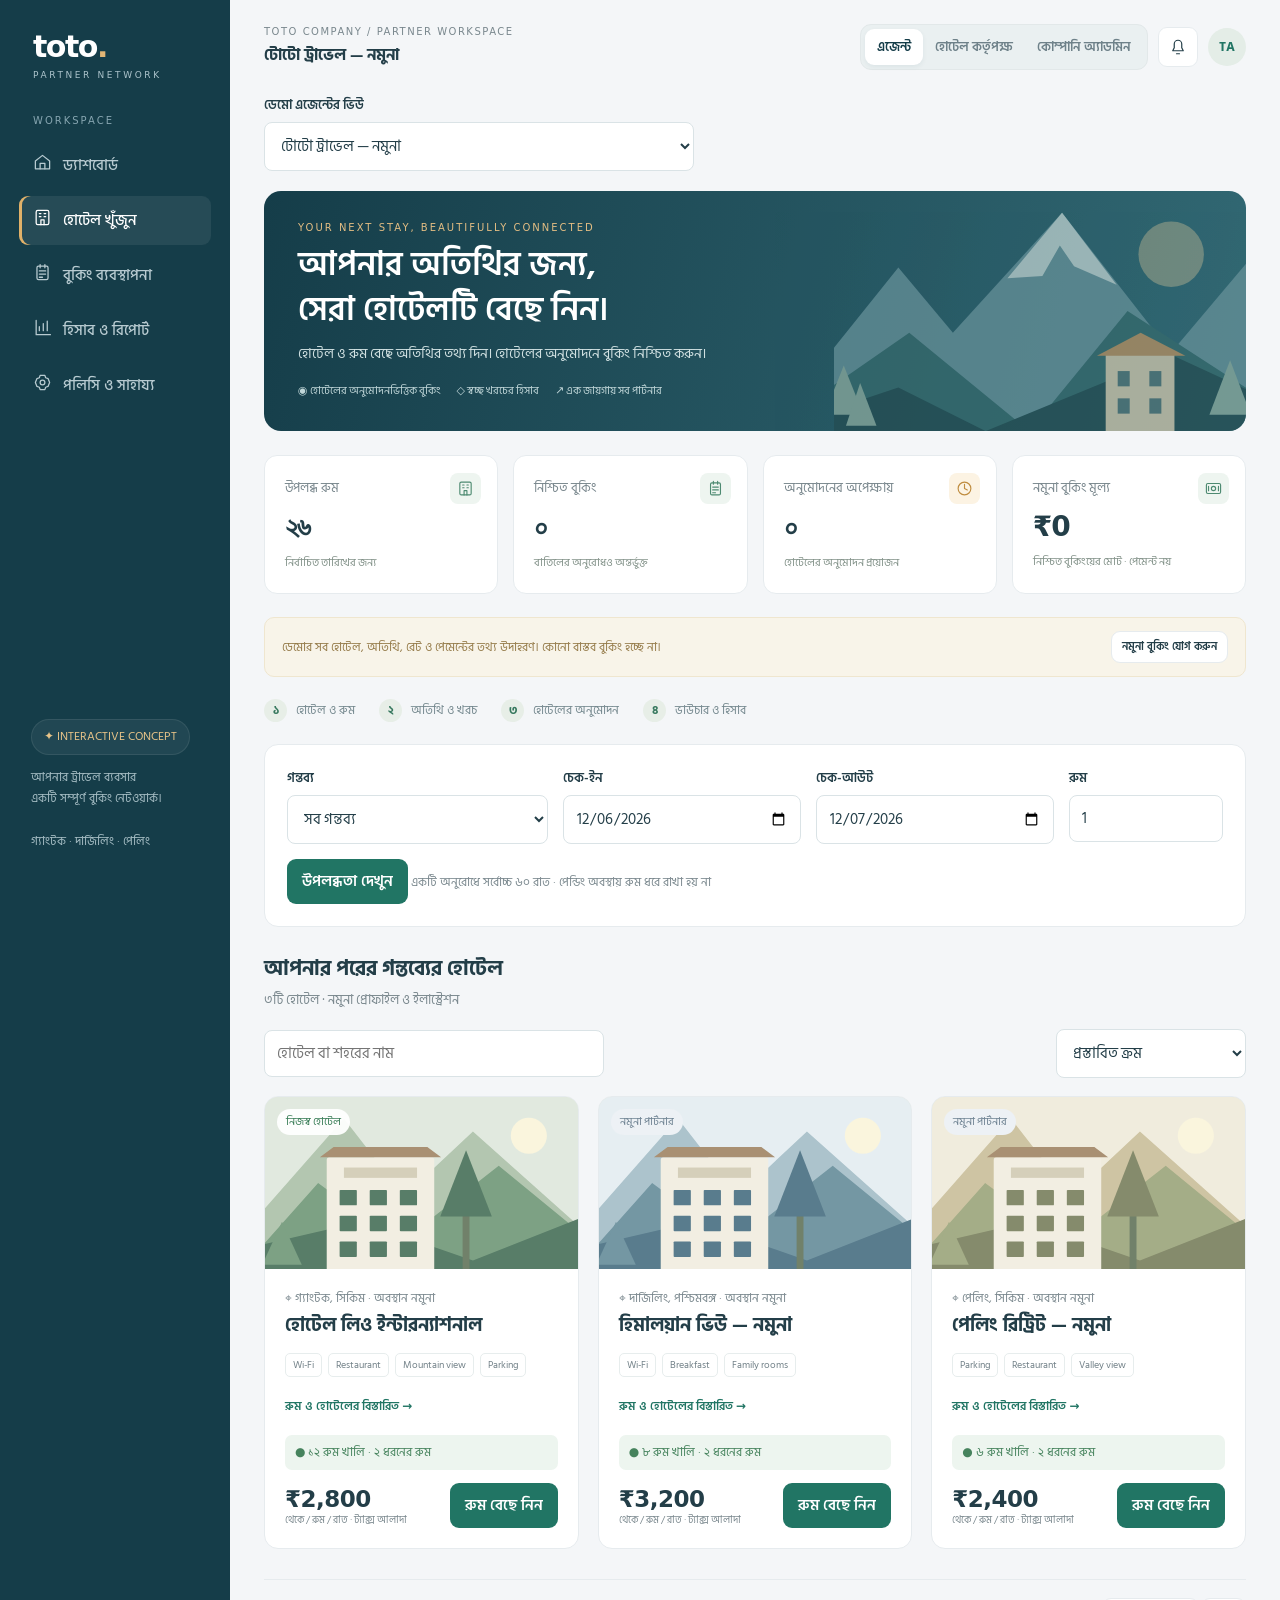
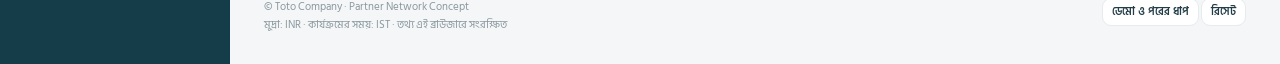
==== index.html @ 01922a84 "Publish standalone Toto demo for GitHub Pages preview" ====
<!doctype html>
<html lang="bn">
<head>
<meta charset="utf-8"><meta name="viewport" content="width=device-width, initial-scale=1">
<meta name="theme-color" content="#153d49"><title>Toto Partner Network · Hotel Operations Demo</title>
<style>
@import url('https://fonts.googleapis.com/css2?family=Hind+Siliguri:wght@400;500;600;700&display=swap');
:root{--navy:#153d49;--green:#217564;--ink:#233e48;--muted:#79878d;--bg:#f4f6f8;--line:#e6ebee;--gold:#dfad5c;--blue:#2868bd}*{box-sizing:border-box}body{margin:0;background:var(--bg);color:var(--ink);font-family:'Hind Siliguri',system-ui,sans-serif;font-size:15px}button,input,select,textarea{font:inherit}button{cursor:pointer;border:0;background:var(--green);color:white;border-radius:9px;padding:10px 15px;font-weight:600;transition:.18s}button:hover{filter:brightness(.95)}button:disabled{opacity:.45;cursor:not-allowed}button:focus-visible,a:focus-visible{outline:3px solid #d3af62;outline-offset:3px}input,select,textarea{width:100%;border:1px solid #dae3e6;border-radius:8px;background:white;color:var(--ink);padding:10px 12px;min-width:0}input:focus,select:focus,textarea:focus{outline:2px solid #a6cbbf}label{font-size:13px;font-weight:600;display:block;margin:0 0 6px}small{font-size:12px}h1,h2,h3,p{margin-top:0}.layout{display:grid;grid-template-columns:230px minmax(0,1fr);min-height:100vh}.sidebar{background:var(--navy);color:white;padding:29px 19px;display:flex;flex-direction:column;position:sticky;top:0;height:100vh}.brand{font-family:system-ui,sans-serif;font-size:30px;font-weight:800;letter-spacing:-1.5px;padding:0 14px}.brand span{color:#e2b675}.brand small{display:block;font-size:9px;letter-spacing:2.6px;font-weight:500;color:#adc4cc;margin-top:6px}.nav-caption{font-family:system-ui,sans-serif;font-size:10px;color:#87a6b1;letter-spacing:2px;margin:35px 14px 15px}nav{display:grid;gap:6px}nav button{background:transparent;text-align:left;color:#b8cbd1;display:flex;gap:11px;padding:12px 14px;font-weight:500}nav button.active{background:#ffffff12;color:white;box-shadow:inset 3px 0 #e0b169}nav button svg{width:19px;height:19px}.sidebar-foot{margin-top:auto;padding:18px 12px;color:#a7bec5;font-size:12px;line-height:1.8}.sidebar-foot .demo-pill{color:#e8c489;background:#ffffff0e;border:1px solid #ffffff15;padding:6px 12px;display:inline-block;border-radius:30px;margin-bottom:12px}main{padding:24px 34px 30px;max-width:1680px;width:100%}.topbar{display:flex;justify-content:space-between;align-items:center;gap:15px;margin-bottom:24px}.breadcrumb{font-family:system-ui,sans-serif;font-size:10px;letter-spacing:1.5px;color:var(--muted);margin-bottom:5px}.topbar strong{font-size:16px}.top-controls{display:flex;align-items:center;gap:10px}.role-switch{display:flex;padding:4px;border:1px solid #e2e8e9;background:#eaf0f1;border-radius:11px}.role-switch button{background:transparent;color:#6e8189;padding:7px 12px;font-size:13px}.role-switch button.active{background:white;color:var(--navy);box-shadow:0 2px 5px #143c4910}.ghost{background:white;border:1px solid var(--line);color:var(--ink)}.icon-btn{height:40px;min-width:40px;padding:10px;position:relative}.icon-btn svg{width:18px;height:18px}.bell-dot{position:absolute;right:8px;top:7px;width:7px;height:7px;background:var(--gold);border-radius:50%}.profile{background:#e4ede7;color:var(--green);width:38px;height:38px;border-radius:50%;display:grid;place-items:center;font-size:13px;font-weight:700}.hero{position:relative;overflow:hidden;background:linear-gradient(105deg,#153d49,#326974);border-radius:17px;padding:31px 34px;color:white;min-height:195px;margin-bottom:24px}.hero h1{font-size:33px;font-weight:600;line-height:1.35;margin:10px 0}.hero p{color:#d0e0e1;font-size:14px;margin-bottom:0;max-width:590px}.hero-label{font-family:system-ui,sans-serif;font-size:10px;letter-spacing:2px;color:#e3bd83}.hero-copy{position:relative;z-index:1;max-width:72%}.hero-art{position:absolute;right:0;bottom:0;width:42%;height:100%;opacity:.75}.hero-meta{display:flex;gap:16px;font-size:11px;color:#c0d6d8;margin-top:17px}.section-head{display:flex;justify-content:space-between;align-items:center;gap:12px;margin:25px 0 15px}.section-head h2{font-size:21px;margin:0}.section-head p{font-size:13px;color:var(--muted);margin:3px 0 0}.section-head .actions{margin:0}.stats{display:grid;grid-template-columns:repeat(4,minmax(0,1fr));gap:15px;margin-bottom:23px}.stat{background:white;border:1px solid var(--line);padding:19px 20px;border-radius:13px;position:relative}.stat-label{font-size:13px;color:var(--muted)}.stat strong{font-family:system-ui,sans-serif;display:block;font-size:28px;letter-spacing:-1px;margin:10px 0 5px;font-weight:600}.stat small{color:#809087;font-size:11px}.stat-icon{position:absolute;top:17px;right:16px;padding:7px;border-radius:8px;background:#eef5f0;color:#4d8a71}.stat-icon svg{width:17px;height:17px;display:block}.stat.gold .stat-icon{background:#fcf3e3;color:#bf8c3f}.panel{background:white;border:1px solid var(--line);border-radius:14px;padding:22px}.muted{color:var(--muted)}.tiny{font-size:12px}.grid2{display:grid;grid-template-columns:1.4fr 1fr;gap:20px}.grid-equal{display:grid;grid-template-columns:1fr 1fr;gap:20px}.stack{display:grid;gap:18px}.journey{display:flex;gap:24px;flex-wrap:wrap;color:#73878d;font-size:12px;margin-bottom:22px}.journey b{width:23px;height:23px;display:inline-grid;place-items:center;border-radius:50%;background:#e7eee7;color:#37785e;margin-right:6px}.search-grid{display:grid;grid-template-columns:1.1fr 1fr 1fr .65fr;gap:15px}.search-panel{margin-bottom:20px}.hotel-toolbar{display:flex;justify-content:space-between;gap:15px;align-items:center;margin:18px 0}.hotel-toolbar input{max-width:340px}.hotel-toolbar select{max-width:190px}.hotel-grid{display:grid;grid-template-columns:repeat(3,minmax(0,1fr));gap:19px}.hotel{background:white;border:1px solid var(--line);border-radius:14px;overflow:hidden;transition:transform .2s,box-shadow .2s}.hotel:hover{transform:translateY(-3px);box-shadow:0 8px 25px #153d490c}.hotel-image{height:172px;background:#dce5df;position:relative}.hotel-image svg{width:100%;height:100%}.hotel-image .badge{position:absolute;top:12px;left:12px;background:#fffffff0}.hotel-body{padding:20px}.hotel h3{font-size:19px;margin:5px 0;line-height:1.35}.hotel .location{font-size:12px;color:var(--muted)}.amenities{display:flex;gap:6px;flex-wrap:wrap;margin:14px 0}.amenities span{font-size:10px;border:1px solid #e7eded;padding:3px 7px;border-radius:5px;color:#728188}.hotel .availability{border-radius:7px;padding:8px 10px;background:#edf5ef;font-size:12px;color:#46835d;margin:13px 0}.hotel-bottom{display:flex;align-items:end;justify-content:space-between;gap:8px}.price{font-family:system-ui,sans-serif;font-weight:650;font-size:23px;letter-spacing:-.5px}.price small{display:block;font-family:'Hind Siliguri',sans-serif;font-weight:400;color:var(--muted);font-size:10px;letter-spacing:0}.link-button{background:none;color:var(--green);padding:6px 0;font-size:12px}.badge{display:inline-block;padding:4px 9px;border-radius:20px;background:#eaf3eb;color:#367b54;font-size:11px;white-space:nowrap}.badge.pending,.badge.cancellation_requested{background:#fcf0d8;color:#aa7b2f}.badge.cancelled,.badge.rejected{background:#f7e8e6;color:#a65f55}.badge.neutral{background:#edf1f5;color:#6c8090}.toolbar{display:grid;grid-template-columns:2fr 1fr 1fr;gap:12px}.tabs{display:flex;gap:7px;flex-wrap:wrap;margin:18px 0}.tabs button{padding:7px 12px;background:#f0f4f5;color:#6c7f88;font-size:12px}.tabs button.active{background:var(--navy);color:white}.table-wrap{overflow:auto}table{width:100%;border-collapse:collapse;text-align:left;font-size:13px}th{font-size:11px;font-weight:500;color:#8a989e;background:#f8fafb;padding:12px 13px;border-bottom:1px solid var(--line);white-space:nowrap}td{padding:15px 13px;border-bottom:1px solid var(--line);vertical-align:middle}td small{display:block;color:#849198;font-size:11px;margin-top:3px}.bookings-table{min-width:860px}.bookings-table button{font-size:11px;padding:6px 9px;margin:2px}.empty{text-align:center;color:var(--muted);padding:35px;line-height:1.8}.info{background:#eef4f3;color:#55756f;font-size:12px;padding:12px 15px;border-radius:8px;line-height:1.8}.warning{background:#fff5e3;color:#9b7a41}.actions{display:flex;gap:9px;align-items:center;justify-content:flex-end;margin-top:18px;flex-wrap:wrap}.form-grid{display:grid;grid-template-columns:1fr 1fr;gap:13px}.full{grid-column:1/-1}.form-section{font-family:system-ui,sans-serif;letter-spacing:1px;font-size:10px;color:#7b958d;border-bottom:1px solid var(--line);padding-bottom:10px;margin:23px 0 14px}.child-ages{display:grid;grid-template-columns:repeat(3,1fr);gap:10px;margin:14px 0}.check-label{display:flex;align-items:start;gap:9px;font-size:12px;margin:12px 0}.check-label input{width:auto;margin-top:5px}.hidden{display:none!important}dialog{border:0;border-radius:17px;padding:28px;width:min(820px,94vw);max-height:92vh;overflow:auto;color:var(--ink);box-shadow:0 20px 100px #0c243540}dialog::backdrop{background:#153d4980;backdrop-filter:blur(3px)}dialog h2{font-size:25px;margin:4px 0 15px}.dialog-top{display:flex;justify-content:space-between;align-items:start}.dialog-top button{background:#f0f4f4;color:#54717a;padding:4px 12px}.booking-layout{display:grid;grid-template-columns:1.3fr 1fr;gap:23px}.quote{background:#f7faf9;border:1px solid var(--line);border-radius:12px;padding:19px;height:fit-content;position:sticky;top:0}.quote h3{font-size:17px}.quote-line{display:flex;justify-content:space-between;gap:10px;font-size:12px;margin:10px 0}.quote-total{border-top:1px solid #dce7e1;margin-top:14px;padding-top:14px;display:flex;justify-content:space-between;font-weight:700;font-size:19px}.quote-total span:last-child{font-family:system-ui,sans-serif}.quote .badge{margin-bottom:12px}.calendar{display:grid;grid-template-columns:repeat(7,1fr);gap:8px}.day{padding:13px 6px;border-radius:9px;text-align:center;border:1px solid var(--line);background:#f8faf7}.day strong{display:block;font-family:system-ui,sans-serif;font-size:22px;margin:5px 0}.day small{font-size:10px;color:var(--muted)}.day.closed{background:#fcf1ec;color:#ab6659}.activity{display:grid;gap:16px;margin-top:18px}.activity-item{display:grid;grid-template-columns:8px 1fr;gap:13px;font-size:13px}.activity-item i{width:7px;height:7px;background:#7dab8e;border-radius:50%;margin-top:7px}.activity-item small{display:block;color:var(--muted);font-size:11px}.row-head{display:flex;justify-content:space-between;align-items:center;gap:12px}.row-head h3{font-size:16px;margin:0}.bar-chart{display:grid;gap:16px;margin-top:22px}.bar-row{display:grid;grid-template-columns:115px 1fr 50px;gap:9px;align-items:center;font-size:12px}.bar-track{height:8px;border-radius:8px;background:#eef2f4;overflow:hidden}.bar-fill{height:100%;border-radius:8px;background:#5b9587}.bar-fill.gold{background:#d8b272}.agent-avatar{width:32px;height:32px;display:inline-grid;place-items:center;border-radius:50%;background:#eaf1ec;margin-right:9px;color:#477866}.detail-grid{display:grid;grid-template-columns:1fr 1fr;gap:17px;margin:20px 0}.detail-grid span{display:block;font-size:11px;color:var(--muted);margin-bottom:4px}.voucher{border:1px solid var(--line);padding:23px;border-radius:12px}.voucher h3{font-size:22px;margin:12px 0}.timeline{border-left:2px solid #d8e7dd;padding-left:15px}.timeline p{font-size:13px;margin-bottom:13px}.timeline small{color:var(--muted);display:block}.owner-context{display:flex;align-items:end;gap:12px;margin-bottom:20px;max-width:430px}.owner-context>div{flex:1}.notice-list{display:grid;gap:12px}.notification{background:#f7faf9;padding:15px;border-radius:10px}.notification strong{font-size:14px}.notification p{font-size:12px;color:var(--muted);margin:6px 0 0}.toast{position:fixed;right:25px;bottom:25px;max-width:90vw;background:var(--navy);color:white;border-radius:11px;padding:14px 22px;box-shadow:0 8px 30px #0002;z-index:1000;font-size:14px}.foot{font-size:11px;color:#8a989d;border-top:1px solid var(--line);padding-top:18px;margin-top:30px;display:flex;justify-content:space-between;gap:12px}.foot button{font-size:11px;padding:4px 9px}.feature-grid{display:grid;grid-template-columns:repeat(3,1fr);gap:14px}.feature{padding:20px;border:1px solid var(--line);border-radius:11px}.feature h3{font-size:16px;margin:10px 0}.feature p{font-size:12px;line-height:1.9;color:var(--muted)}.bottom-note{margin-top:20px}.mini-total{font-family:system-ui,sans-serif;font-size:24px;font-weight:600}.seed-banner{display:flex;justify-content:space-between;align-items:center;gap:12px;background:#f8f4e9;border:1px solid #efe6cf;padding:13px 17px;border-radius:10px;font-size:12px;margin-bottom:22px;color:#947a48}.seed-banner button{font-size:11px;padding:6px 10px}.occupancy-ring{border:12px solid #e8f1ea;border-top-color:#548f76;border-right-color:#548f76;border-radius:50%;width:128px;height:128px;display:grid;place-items:center;margin:18px auto}.occupancy-ring strong{font-family:system-ui,sans-serif;font-size:24px}.room-row{border:1px solid var(--line);border-radius:11px;padding:17px;margin:12px 0}.room-row .form-grid{grid-template-columns:1.2fr .7fr .7fr}.metric-foot{font-size:11px;color:#82928b;margin-top:10px}.truncated{max-width:200px;overflow:hidden;text-overflow:ellipsis;white-space:nowrap}
@media(max-width:1200px){main{padding:24px}.hotel-grid{grid-template-columns:repeat(2,1fr)}.stats{gap:10px}.stat{padding:16px}.hero h1{font-size:29px}}@media(max-width:960px){.layout{grid-template-columns:190px minmax(0,1fr)}.topbar{align-items:start}.top-controls{flex-wrap:wrap;justify-content:end}.role-switch button{font-size:11px;padding:7px 9px}.stats{grid-template-columns:repeat(2,1fr)}.grid2,.grid-equal{grid-template-columns:1fr}.feature-grid{grid-template-columns:1fr 1fr}.calendar{grid-template-columns:repeat(4,1fr)}.hero-copy{max-width:85%}.hero-art{opacity:.25}}@media(max-width:720px){.layout{display:block}.sidebar{height:auto;position:static;padding:17px 16px;gap:16px}.brand{font-size:26px;padding:0}.brand small{font-size:8px}.nav-caption,.sidebar-foot{display:none}nav{display:flex;overflow:auto;gap:5px}nav button{white-space:nowrap;font-size:12px;padding:9px 11px}nav button svg{width:15px;height:15px}main{padding:20px 16px}.topbar{flex-direction:column;gap:14px}.top-controls{justify-content:start;width:100%}.role-switch{flex:1}.role-switch button{flex:1;font-size:12px}.profile{display:none}.hero{padding:25px;min-height:185px}.hero-copy{max-width:100%}.hero h1{font-size:27px}.hero-art{opacity:.15}.hotel-grid{grid-template-columns:1fr}.search-grid{grid-template-columns:1fr 1fr}.toolbar{grid-template-columns:1fr 1fr}.toolbar>div:first-child{grid-column:1/-1}.journey{gap:10px;font-size:11px}.booking-layout{grid-template-columns:1fr}.quote{position:static}.feature-grid{grid-template-columns:1fr}.calendar{grid-template-columns:repeat(3,1fr)}.section-head{align-items:start}.section-head h2{font-size:19px}.section-head .actions{max-width:180px}.hotel-toolbar input{width:60%}.hotel-toolbar select{width:40%}.room-row .form-grid{grid-template-columns:1fr 1fr}.room-row .form-grid>div:first-child{grid-column:1/-1}.seed-banner{align-items:start}.detail-grid{gap:15px}.hero-meta{gap:10px;flex-wrap:wrap}.child-ages{grid-template-columns:1fr 1fr}.bar-row{grid-template-columns:100px 1fr 45px}.foot{align-items:start}.form-grid{gap:10px}dialog{padding:21px}.stat strong{font-size:25px}.stat-icon{top:13px;right:12px;padding:5px}}
@media print{body>.layout,body>.toast,body>dialog{display:none!important}body>#details[open]{display:block!important;position:static;max-height:none;width:100%;box-shadow:none;margin:0;padding:0}#details .no-print{display:none!important}.voucher{border:0}.detail-grid{break-inside:avoid}#details::backdrop{display:none}}
.layout{background:linear-gradient(to right,var(--navy) 230px,var(--bg) 230px)}@media(max-width:960px){.layout{background:linear-gradient(to right,var(--navy) 190px,var(--bg) 190px)}}@media(max-width:720px){.layout{background:var(--bg)}}
</style></head><body>
<div class="layout"><aside class="sidebar"><div class="brand">toto<span>.</span><small>PARTNER NETWORK</small></div><div class="nav-caption">WORKSPACE</div><nav id="navigation"></nav><div class="sidebar-foot"><span class="demo-pill">✦ INTERACTIVE CONCEPT</span><br>আপনার ট্রাভেল ব্যবসার<br>একটি সম্পূর্ণ বুকিং নেটওয়ার্ক।<br><br>গ্যাংটক · দার্জিলিং · পেলিং</div></aside>
<main><header class="topbar"><div><div class="breadcrumb">TOTO COMPANY / PARTNER WORKSPACE</div><strong id="welcome"></strong></div><div class="top-controls"><div class="role-switch"><button data-role="agent" class="active">এজেন্ট</button><button data-role="owner">হোটেল কর্তৃপক্ষ</button><button data-role="admin">কোম্পানি অ্যাডমিন</button></div><button id="bell" class="ghost icon-btn" aria-label="নোটিফিকেশন"><span id="bellIcon"></span><i class="bell-dot" id="bellDot"></i></button><div class="profile" id="profile">TA</div></div></header>
<div id="context" class="owner-context hidden"><div><label id="contextLabel" for="contextSelect"></label><select id="contextSelect"></select></div></div>
<div class="hero"><div class="hero-copy"><div class="hero-label" id="heroLabel">YOUR NEXT STAY, BEAUTIFULLY CONNECTED</div><h1 id="heroTitle">আপনার অতিথির জন্য,<br>সেরা হোটেলটি বেছে নিন।</h1><p id="heroText"></p><div class="hero-meta"><span>◉ হোটেলের অনুমোদনভিত্তিক বুকিং</span><span>◇ স্বচ্ছ খরচের হিসাব</span><span>↗ এক জায়গায় সব পার্টনার</span></div></div><svg class="hero-art" viewBox="0 0 500 220" preserveAspectRatio="xMidYMax slice"><circle cx="370" cy="58" r="30" fill="#d7c397" opacity=".5"/><path d="M0 220L120 70 170 130 270 20 370 148 440 65 540 220Z" fill="#669099"/><path d="M220 80L270 20 320 86 281 69 268 50 252 78Z" fill="#bed1cf"/><path d="M0 220L130 130 240 220 330 110 500 220Z" fill="#366a6c"/><path d="M0 220L120 180 200 220 370 150 500 210V230Z" fill="#244d52"/><g fill="#8baa9e"><path d="M70 160L52 205H88Z"/><path d="M85 176L72 215H100Z"/><path d="M424 155L405 205H443Z"/></g><rect x="310" y="150" width="63" height="70" fill="#d2c7ad"/><path d="M302 151L342 130 383 151Z" fill="#b78f60"/><g fill="#527577"><rect x="321" y="165" width="11" height="14"/><rect x="350" y="165" width="11" height="14"/><rect x="321" y="190" width="11" height="14"/><rect x="350" y="190" width="11" height="14"/></g></svg></div>
<div id="stats" class="stats"></div><div id="seedBanner" class="seed-banner"><span>ডেমোর সব হোটেল, অতিথি, রেট ও পেমেন্টের তথ্য উদাহরণ। কোনো বাস্তব বুকিং হচ্ছে না।</span><button id="loadSamples" class="ghost">নমুনা বুকিং যোগ করুন</button></div>
<section id="content"></section><footer class="foot"><span>© Toto Company · Partner Network Concept<br>মুদ্রা: INR · কার্যক্রমের সময়: IST · তথ্য এই ব্রাউজারে সংরক্ষিত</span><div><button id="about" class="ghost">ডেমো ও পরের ধাপ</button> <button id="reset" class="ghost">রিসেট</button></div></footer></main></div>
<dialog id="bookingDialog"><div class="dialog-top"><div><div class="breadcrumb">NEW RESERVATION REQUEST</div><h2>অতিথির জন্য বুকিং অনুরোধ</h2></div><button data-close="bookingDialog" aria-label="বন্ধ করুন">×</button></div><form id="bookingForm"><div class="booking-layout"><div><div class="form-section">01 / GUEST & STAY</div><div class="form-grid"><div class="full"><label for="guest">অতিথির নাম</label><input id="guest" maxlength="80" required placeholder="অতিথির পুরো নাম"></div><div class="full"><label for="phone">অতিথির ফোন নম্বর</label><input id="phone" type="tel" pattern="[0-9+ ()-]{8,20}" maxlength="20" required placeholder="+91 …"></div><div><label for="bookingStart">চেক-ইন</label><input id="bookingStart" type="date" required></div><div><label for="bookingEnd">চেক-আউট</label><input id="bookingEnd" type="date" required></div><div class="full"><label for="roomType">রুমের ধরন</label><select id="roomType"></select></div><div><label for="bookingRooms">রুমের সংখ্যা</label><input id="bookingRooms" type="number" min="1" max="20" value="1" required></div><div><label for="adults">প্রাপ্তবয়স্ক</label><input id="adults" type="number" min="1" max="60" value="2" required></div><div><label for="children">শিশু</label><input id="children" type="number" min="0" max="10" value="0" required></div><div><label for="mealPlan">খাবারের প্ল্যান</label><select id="mealPlan"><option value="room">শুধু রুম</option><option value="breakfast">ব্রেকফাস্টসহ</option><option value="half">ব্রেকফাস্ট ও ডিনার</option><option value="full">সব খাবারসহ</option></select></div></div><div id="childAges" class="child-ages"></div><div id="childPolicyBox" class="hidden"><div id="childPolicyText" class="info warning"></div><label class="check-label"><input id="childAccepted" type="checkbox"><span>শিশু পলিসি পড়েছি ও মেনে নিচ্ছি।</span></label></div><div class="form-section">02 / REQUESTS & POLICIES</div><label for="specialRequest">বিশেষ অনুরোধ</label><textarea id="specialRequest" rows="2" maxlength="500" placeholder="নিচতলার রুম / দেরিতে চেক-ইন / খাবারের পছন্দ"></textarea><div id="cancellationPolicy" class="info" style="margin-top:12px"></div><label class="check-label"><input id="termsAccepted" type="checkbox" required><span>বুকিং ও বাতিলের নমুনা শর্ত মেনে নিচ্ছি। হোটেলের অনুমোদন না হওয়া পর্যন্ত রুম নিশ্চিত নয়।</span></label></div><aside id="quote" class="quote" aria-live="polite"></aside></div><div class="actions"><button type="button" class="ghost" data-close="bookingDialog">ফিরে যান</button><button type="submit" id="submitBooking">অনুরোধ জমা দিন →</button></div></form></dialog>
<dialog id="details"><div id="detailContent"></div><div class="actions no-print"><button class="ghost" data-close="details">বন্ধ করুন</button><button id="printVoucher" class="hidden">প্রিন্ট / PDF</button></div></dialog>
<dialog id="actionDialog"><div class="dialog-top"><div><div class="breadcrumb">BOOKING ACTION</div><h2 id="actionTitle"></h2></div><button data-close="actionDialog">×</button></div><form id="actionForm"><p id="actionExplanation" class="muted tiny"></p><label for="actionReason">কারণ / মন্তব্য</label><textarea id="actionReason" rows="3" required maxlength="500"></textarea><div class="actions"><button type="button" class="ghost" data-close="actionDialog">ফিরে যান</button><button type="submit">জমা দিন</button></div></form></dialog>
<dialog id="paymentDialog"><div class="breadcrumb">DEMO PAYMENT ENTRY</div><h2>নমুনা পেমেন্ট এন্ট্রি</h2><form id="paymentForm"><p id="paymentSummary"></p><div class="info warning">এই এন্ট্রি শুধু হিসাব দেখানোর জন্য। বাস্তব টাকা নেওয়া, ব্যাংক বা পেমেন্ট গেটওয়ে যাচাই হচ্ছে না।</div><div class="form-grid" style="margin-top:18px"><div><label for="paymentAmount">পরিমাণ (₹)</label><input id="paymentAmount" type="number" min="0.01" step="0.01" required></div><div><label for="paymentMethod">পদ্ধতি (নমুনা)</label><select id="paymentMethod"><option>UPI</option><option>Bank transfer</option><option>Cash</option></select></div><div class="full"><label for="paymentRef">রেফারেন্স</label><input id="paymentRef" required maxlength="80" placeholder="নমুনা রেফারেন্স নম্বর"></div></div><div class="actions"><button type="button" class="ghost" data-close="paymentDialog">ফিরে যান</button><button>নমুনা এন্ট্রি সংরক্ষণ</button></div></form></dialog>
<dialog id="agentDialog"><div class="breadcrumb">PARTNER MANAGEMENT</div><h2>এজেন্টের তথ্য</h2><form id="agentForm"><input id="agentId" type="hidden"><div class="form-grid"><div class="full"><label for="agentName">এজেন্সির নাম</label><input id="agentName" maxlength="80" required></div><div><label for="agentContact">যোগাযোগের নাম</label><input id="agentContact" maxlength="80" required></div><div><label for="agentPhone">ফোন</label><input id="agentPhone" type="tel" pattern="[0-9+ ()-]{8,20}" required maxlength="20"></div><div><label for="agentCommission">কমিশন (%)</label><input id="agentCommission" type="number" min="0" max="30" step="0.5" required value="8"></div><div><label for="agentStatus">অবস্থা</label><select id="agentStatus"><option value="active">সক্রিয়</option><option value="inactive">নিষ্ক্রিয়</option></select></div></div><p class="info" style="margin-top:18px">এটি পার্টনারের নমুনা রেকর্ড। বাস্তব লগইন বা আমন্ত্রণ পাঠানো হচ্ছে না।</p><div class="actions"><button class="ghost" type="button" data-close="agentDialog">ফিরে যান</button><button>সংরক্ষণ করুন</button></div></form></dialog>
<dialog id="notifications"><div class="dialog-top"><div><div class="breadcrumb">ACTIVITY CENTER</div><h2>সাম্প্রতিক আপডেট</h2></div><button data-close="notifications">×</button></div><div id="notificationContent" class="notice-list"></div><div class="actions"><button id="markRead" class="ghost">দেখা হয়েছে হিসেবে চিহ্নিত করুন</button></div></dialog>
<div id="toast" class="toast hidden" role="status"></div>
<script>
const $=id=>document.getElementById(id),esc=s=>String(s??'').replace(/[&<>"']/g,c=>({'&':'&amp;','<':'&lt;','>':'&gt;','"':'&quot;',"'":'&#39;'}[c])),bn=n=>Number(n).toLocaleString('bn-IN'),money=n=>'₹'+Number(n||0).toLocaleString('en-IN',{maximumFractionDigits:2}),round=n=>Math.round((n+Number.EPSILON)*100)/100;
const icons={home:'<path d="M3 10 12 3l9 7v10H3z"/><path d="M9 20v-7h6v7"/>',hotel:'<rect x="4" y="3" width="16" height="18" rx="2"/><path d="M8 7h2m4 0h2M8 11h2m4 0h2M10 21v-6h4v6"/>',book:'<rect x="5" y="4" width="14" height="17" rx="2"/><path d="M9 2v4m6-4v4M8 10h8m-8 4h8m-8 4h4"/>',people:'<circle cx="9" cy="8" r="3"/><path d="M3 21v-3a6 6 0 0 1 12 0v3m2-16a3 3 0 0 1 0 6m2 4a5 5 0 0 1 3 4v2"/>',chart:'<path d="M4 3v18h18M8 16v-5m5 5V7m5 9V4"/>',settings:'<circle cx="12" cy="12" r="3"/><path d="m9 3 6 0 1 3 3 1 2 5-2 5-3 1-1 3H9l-1-3-3-1-2-5 2-5 3-1z"/>',bell:'<path d="M5 17h14l-2-4V8a5 5 0 0 0-10 0v5zM10 21h4"/>',cash:'<rect x="2" y="5" width="20" height="14" rx="2"/><circle cx="12" cy="12" r="3"/><path d="M5 9v6m14-6v6"/>',clock:'<circle cx="12" cy="12" r="9"/><path d="M12 6v6l4 2"/>'};const icon=n=>`<svg viewBox="0 0 24 24" fill="none" stroke="currentColor" stroke-width="1.6" stroke-linecap="round" stroke-linejoin="round" aria-hidden="true">${icons[n]||icons.book}</svg>`;
const key='toto-network-v3',dateString=d=>[d.getFullYear(),String(d.getMonth()+1).padStart(2,'0'),String(d.getDate()).padStart(2,'0')].join('-'),today=dateString(new Date()),addDays=(s,n)=>{const d=new Date(s+'T12:00:00');d.setDate(d.getDate()+n);return dateString(d)},days=(a,b)=>Math.round((new Date(b+'T00:00:00Z')-new Date(a+'T00:00:00Z'))/86400000),when=s=>new Date(s).toLocaleString('bn-IN',{timeZone:'Asia/Kolkata',day:'numeric',month:'short',hour:'2-digit',minute:'2-digit'})+' IST',statusNames={pending:'পেন্ডিং',confirmed:'নিশ্চিত',rejected:'অনুমোদিত নয়',cancelled:'বাতিল',cancellation_requested:'বাতিলের অনুরোধ'},mealNames={room:'শুধু রুম',breakfast:'ব্রেকফাস্টসহ',half:'ব্রেকফাস্ট ও ডিনার',full:'সব খাবারসহ'};
function initial(){return {version:3,hotels:[{id:1,name:'হোটেল লিও ইন্টারন্যাশনাল',city:'গ্যাংটক',location:'গ্যাংটক, সিকিম · অবস্থান নমুনা',owned:true,color:'green',amenities:['Wi-Fi','Restaurant','Mountain view','Parking'],description:'পাহাড়ের শহরে স্বাচ্ছন্দ্যময় থাকার অভিজ্ঞতা। পরিবার ও গ্রুপ বুকিংয়ের জন্য নমুনা রুমের বিকল্প। ছবিটি ডেমোর ইলাস্ট্রেশন।',checkin:'14:00',checkout:'11:00',childFree:5,childFee:500,meals:{room:0,breakfast:250,half:600,full:900},tax:12,cancelPolicy:'নমুনা শর্ত: চেক-ইনের ৭২ ঘণ্টা আগে বাতিলের অনুরোধ করুন। চার্জ ও ফেরত হোটেলের অনুমোদন সাপেক্ষে।',rooms:[{id:'standard',name:'Standard Double',total:8,rate:2800,adults:2,children:2},{id:'family',name:'Family Room',total:4,rate:4200,adults:3,children:2}],overrides:{}},{id:2,name:'হিমালয়ান ভিউ — নমুনা',city:'দার্জিলিং',location:'দার্জিলিং, পশ্চিমবঙ্গ · অবস্থান নমুনা',color:'blue',amenities:['Wi-Fi','Breakfast','Family rooms'],description:'শান্ত পাহাড়ি পরিবেশের একটি কাল্পনিক পার্টনার হোটেল। সমস্ত তথ্য নমুনা।',checkin:'14:00',checkout:'11:00',childFree:5,childFee:450,meals:{room:0,breakfast:300,half:650,full:950},tax:12,cancelPolicy:'নমুনা শর্ত: চেক-ইনের ৪৮ ঘণ্টা আগে বাতিলের অনুরোধ করুন। চার্জ ও ফেরত হোটেলের অনুমোদন সাপেক্ষে।',rooms:[{id:'standard',name:'Deluxe Double',total:5,rate:3200,adults:2,children:2},{id:'family',name:'Family Suite',total:3,rate:4800,adults:3,children:2}],overrides:{}},{id:3,name:'পেলিং রিট্রিট — নমুনা',city:'পেলিং',location:'পেলিং, সিকিম · অবস্থান নমুনা',color:'gold',amenities:['Parking','Restaurant','Valley view'],description:'প্রকৃতির কাছাকাছি থাকার একটি কাল্পনিক হোটেল। এই প্রোফাইল শুধু ডেমোর জন্য।',checkin:'13:00',checkout:'11:00',childFree:5,childFee:400,meals:{room:0,breakfast:200,half:500,full:800},tax:12,cancelPolicy:'নমুনা শর্ত: চেক-ইনের ৭২ ঘণ্টা আগে বাতিলের অনুরোধ করুন। চার্জ ও ফেরত হোটেলের অনুমোদন সাপেক্ষে।',rooms:[{id:'standard',name:'Valley Double',total:4,rate:2400,adults:2,children:2},{id:'family',name:'Family Room',total:2,rate:3600,adults:3,children:2}],overrides:{}}],agents:[{id:1,name:'টোটো ট্রাভেল — নমুনা',contact:'অমিত সেন',phone:'9800000000',commission:8,status:'active'},{id:2,name:'হিল ট্রেইলস — নমুনা',contact:'রিয়া দাস',phone:'9811111111',commission:7,status:'active'},{id:3,name:'বেঙ্গল হলিডেজ — নমুনা',contact:'সুমন রায়',phone:'9822222222',commission:8,status:'active'}],bookings:[],payments:[],readAt:0,sampleLoaded:false}}
let state=initial();try{const saved=JSON.parse(localStorage.getItem(key));if(saved?.version===3)state=saved;else{const legacy=JSON.parse(localStorage.getItem('toto-demo-v1'));if(legacy?.bookings?.length){state.bookings=legacy.bookings.map(b=>({...b,roomType:'standard',roomName:'পুরোনো ডেমোর রুম',agent:1,adults:b.adults||2,children:b.children||0,childAges:b.childAges||[],quote:{base:b.total,meals:0,child:0,tax:0,total:b.total,commission:0,taxRate:0},mealPlan:'room',createdAt:b.createdAt||new Date().toISOString(),history:b.history||[],legacy:true}));for(const old of legacy.hotels||[]){const h=state.hotels.find(h=>h.id===old.id);if(h){h.name=old.name;h.rooms=[{id:'standard',name:'পুরোনো ডেমোর রুম',total:old.rooms,rate:old.rate,adults:3,children:2}]}}}}}catch{}
let role='agent',page='hotels',agentId=1,ownerId=1,filterStatus='all',search='',sort='latest',selectedHotel=null,actionBooking=null,actionMode=null,paymentBooking=null,timer;let criteria={city:'all',start:today,end:addDays(today,1),rooms:1,text:'',sort:'recommended'};
const hotel=id=>state.hotels.find(h=>h.id===Number(id)),agent=id=>state.agents.find(a=>a.id===Number(id)),scoped=()=>state.bookings.filter(b=>role==='admin'||(role==='owner'?b.hotel===ownerId:b.agent===agentId)),paid=b=>round(state.payments.filter(p=>p.booking===b.id).reduce((sum,p)=>sum+p.amount,0)),outstanding=b=>Math.max(0,round((b.quote?.total??b.total)-paid(b))),active=b=>['confirmed','cancellation_requested'].includes(b.status),uuid=()=>typeof crypto.randomUUID==='function'?crypto.randomUUID().slice(0,8).toUpperCase():Date.now().toString(36).toUpperCase()+Math.random().toString(36).slice(2,5).toUpperCase();
function persist(){try{localStorage.setItem(key,JSON.stringify(state))}catch{toast('ব্রাউজারে সংরক্ষণ করা যায়নি; পরিবর্তন শুধু এই সেশনে থাকবে।')}}function toast(msg){$('toast').textContent=msg;$('toast').classList.remove('hidden');clearTimeout(timer);timer=setTimeout(()=>$('toast').classList.add('hidden'),4500)}function history(b,label){b.history=b.history||[];b.history.push({label,time:new Date().toISOString()})}
function dayStock(h,r,date){return h.overrides?.[r.id+'|'+date]?.total??r.total}function dayRate(h,r,date){return h.overrides?.[r.id+'|'+date]?.rate??r.rate}function used(h,r,date){return state.bookings.filter(b=>b.hotel===h.id&&b.roomType===r.id&&active(b)&&b.start<=date&&b.end>date).reduce((sum,b)=>sum+b.rooms,0)}function roomAvailable(h,r,start,end){if(!start||!end||end<=start||days(start,end)>60)return 0;let min=Infinity;for(let d=start;d<end;d=addDays(d,1)){const override=h.overrides?.[r.id+'|'+d];if(override?.closed)return 0;min=Math.min(min,Math.max(0,dayStock(h,r,d)-used(h,r,d)))}return Number.isFinite(min)?min:0}function totalAvailable(h,start=criteria.start,end=criteria.end){return h.rooms.reduce((sum,r)=>sum+roomAvailable(h,r,start,end),0)}
function quoteFor(h,r,data,a){let base=0;for(let d=data.start;d<data.end;d=addDays(d,1))base+=dayRate(h,r,d)*data.rooms;const nights=days(data.start,data.end),chargeable=data.ages.filter(age=>age>h.childFree).length,child=chargeable*h.childFee*nights,meals=(data.adults+chargeable)*(h.meals[data.meal]||0)*nights,subtotal=base+child+meals,tax=round(subtotal*h.tax/100),total=round(subtotal+tax);return {base,child,meals,subtotal,tax,taxRate:h.tax,total,commission:round(base*(a?.commission||0)/100),commissionRate:a?.commission||0,nights}}
function badge(status){return `<span class="badge ${esc(status)}">${statusNames[status]||esc(status)}</span>`}function stat(label,value,caption,type='book',gold=false){return `<div class="stat ${gold?'gold':''}"><span class="stat-label">${label}</span><span class="stat-icon">${icon(type)}</span><strong>${value}</strong><small>${caption}</small></div>`}
function art(h){const colors=h.color==='blue'?['#e6eef2','#acc3cc','#7497a3','#597c8d']:h.color==='gold'?['#f0ecdd','#cec4a3','#a4ad87','#858b6c']:['#e1e9df','#b3c6b0','#7da184','#587d68'];return `<svg viewBox="0 0 400 200" preserveAspectRatio="xMidYMid slice" aria-label="নমুনা হোটেল ইলাস্ট্রেশন" role="img"><rect width="400" height="200" fill="${colors[0]}"/><circle cx="325" cy="45" r="21" fill="#faf5dd"/><path d="M0 150 110 25 180 115 260 40 400 165V200H0Z" fill="${colors[1]}"/><path d="M0 190 80 100 175 170 290 80 400 170V200H0Z" fill="${colors[2]}"/><path d="M0 200V175L130 145 260 190 400 135V200Z" fill="${colors[3]}"/><rect x="90" y="70" width="125" height="135" rx="3" fill="#f2eee2"/><rect x="110" y="82" width="85" height="12" fill="#d5cfba"/>${[0,1,2].map(x=>[0,1,2].map(y=>`<rect x="${105+x*35}" y="${108+y*30}" width="20" height="18" rx="1" fill="${colors[3]}"/>`).join('')).join('')}<path d="M82 70H223L207 58H98Z" fill="#a99073"/><rect x="248" y="114" width="8" height="90" fill="#71816a"/><path d="M252 62L222 139H282Z" fill="${colors[3]}"/><path d="M38 145L15 195H61Z" fill="${colors[2]}"/></svg>`}
function render(){const navItems=[['dashboard','home','ড্যাশবোর্ড'],['hotels','hotel',role==='owner'?'হোটেল ও রুম':'হোটেল খুঁজুন'],['bookings','book','বুকিং ব্যবস্থাপনা'],...(role==='admin'?[['agents','people','এজেন্ট নেটওয়ার্ক']]:[]),['reports','chart','হিসাব ও রিপোর্ট'],['settings','settings','পলিসি ও সাহায্য']];if(!navItems.some(n=>n[0]===page))page='dashboard';$('navigation').innerHTML=navItems.map(([id,i,label])=>`<button data-page="${id}" class="${page===id?'active':''}">${icon(i)}${label}</button>`).join('');document.querySelectorAll('[data-role]').forEach(b=>b.classList.toggle('active',b.dataset.role===role));$('context').classList.toggle('hidden',role==='admin');$('contextLabel').textContent=role==='owner'?'ডেমো হোটেল কর্তৃপক্ষের ভিউ':'ডেমো এজেন্টের ভিউ';const options=role==='owner'?state.hotels:state.agents;$('contextSelect').innerHTML=options.map(o=>`<option value="${o.id}" ${o.id===(role==='owner'?ownerId:agentId)?'selected':''}>${esc(o.name)}</option>`).join('');$('welcome').textContent=role==='admin'?'স্বাগতম, প্রবীরবাবু · কোম্পানি অ্যাডমিন':role==='owner'?hotel(ownerId).name:agent(agentId).name;$('profile').textContent=role==='admin'?'PD':role==='owner'?'HT':'TA';$('heroLabel').textContent=role==='admin'?'ONE NETWORK. COMPLETE VISIBILITY.':role==='owner'?'YOUR HOTEL. YOUR OPERATIONS.':'YOUR NEXT STAY, BEAUTIFULLY CONNECTED';$('heroTitle').innerHTML=role==='admin'?'আপনার পুরো নেটওয়ার্ক,<br>এক নজরে, এক জায়গায়।':role==='owner'?'হোটেলের প্রতিটি বুকিং,<br>এবার আরও গুছিয়ে।':'আপনার অতিথির জন্য,<br>সেরা হোটেলটি বেছে নিন।';$('heroText').textContent=role==='admin'?'হোটেল, এজেন্ট, বুকিং, নমুনা পেমেন্ট ও কমিশনের হিসাব একসঙ্গে দেখুন।':role==='owner'?'রুমের উপলব্ধতা ও রেট আপডেট করুন। অনুরোধ যাচাই করে বুকিং নিশ্চিত করুন।':'হোটেল ও রুম বেছে অতিথির তথ্য দিন। হোটেলের অনুমোদনে বুকিং নিশ্চিত করুন।';const bs=scoped(),confirmed=bs.filter(active),pending=bs.filter(b=>b.status==='pending');$('stats').innerHTML=stat(role==='admin'?'পার্টনার হোটেল':'উপলব্ধ রুম',role==='admin'?bn(state.hotels.length):bn((role==='owner'?[hotel(ownerId)]:state.hotels).reduce((sum,h)=>sum+totalAvailable(h),0)),role==='admin'?'ডেমো হোটেল নেটওয়ার্ক':'নির্বাচিত তারিখের জন্য','hotel')+stat('নিশ্চিত বুকিং',bn(confirmed.length),'বাতিলের অনুরোধও অন্তর্ভুক্ত','book')+stat('অনুমোদনের অপেক্ষায়',bn(pending.length),'হোটেলের অনুমোদন প্রয়োজন','clock',true)+stat('নমুনা বুকিং মূল্য',money(confirmed.reduce((sum,b)=>sum+b.quote.total,0)),'নিশ্চিত বুকিংয়ের মোট · পেমেন্ট নয়','cash');$('bellIcon').innerHTML=icon('bell');$('bellDot').classList.toggle('hidden',!bs.some(b=>(b.history||[]).some(h=>new Date(h.time).getTime()>state.readAt)));$('loadSamples').textContent=state.sampleLoaded?'নমুনা বুকিং যোগ করা হয়েছে':'নমুনা বুকিং যোগ করুন';$('loadSamples').disabled=state.sampleLoaded;const views={hotels:role==='owner'?ownerView:hotelView,dashboard:dashboardView,bookings:bookingView,agents:agentView,reports:reportView,settings:settingsView};$('content').innerHTML=views[page]();}
function hotelCard(h){const stock=totalAvailable(h),can=h.rooms.some(r=>roomAvailable(h,r,criteria.start,criteria.end)>=criteria.rooms),rate=Math.min(...h.rooms.map(r=>dayRate(h,r,criteria.start)));return `<article class="hotel"><div class="hotel-image">${art(h)}<span class="badge ${h.owned?'':'neutral'}">${h.owned?'নিজস্ব হোটেল':'নমুনা পার্টনার'}</span></div><div class="hotel-body"><div class="location">⌖ ${esc(h.location)}</div><h3>${esc(h.name)}</h3><div class="amenities">${h.amenities.map(a=>`<span>${esc(a)}</span>`).join('')}</div><button class="link-button" data-hotel-detail="${h.id}">রুম ও হোটেলের বিস্তারিত →</button><div class="availability">● ${bn(stock)} রুম খালি · ${bn(h.rooms.length)} ধরনের রুম</div><div class="hotel-bottom"><div class="price">${money(rate)}<small>থেকে / রুম / রাত · ট্যাক্স আলাদা</small></div><button data-book="${h.id}" ${!can||role!=='agent'?'disabled':''}>${role==='admin'?'এজেন্ট ভিউতে বুক করুন':can?'রুম বেছে নিন':'উপলব্ধ নয়'}</button></div></div></article>`}
function hotelView(){let hs=state.hotels.filter(h=>(criteria.city==='all'||h.city===criteria.city)&&[h.name,h.city].some(s=>s.toLowerCase().includes(criteria.text.toLowerCase())));if(criteria.sort==='price')hs.sort((a,b)=>Math.min(...a.rooms.map(r=>dayRate(a,r,criteria.start)))-Math.min(...b.rooms.map(r=>dayRate(b,r,criteria.start))));return `<div class="journey"><span><b>১</b> হোটেল ও রুম</span><span><b>২</b> অতিথি ও খরচ</span><span><b>৩</b> হোটেলের অনুমোদন</span><span><b>৪</b> ভাউচার ও হিসাব</span></div><div class="panel search-panel"><form id="searchForm" class="search-grid"><div><label for="city">গন্তব্য</label><select id="city"><option value="all">সব গন্তব্য</option>${[...new Set(state.hotels.map(h=>h.city))].map(c=>`<option ${criteria.city===c?'selected':''}>${esc(c)}</option>`).join('')}</select></div><div><label for="checkin">চেক-ইন</label><input type="date" id="checkin" value="${criteria.start}" min="${today}" required></div><div><label for="checkout">চেক-আউট</label><input type="date" id="checkout" value="${criteria.end}" min="${addDays(criteria.start,1)}" required></div><div><label for="rooms">রুম</label><input type="number" id="rooms" min="1" max="20" required value="${criteria.rooms}"></div><div class="full"><button>উপলব্ধতা দেখুন</button> <span class="muted tiny">একটি অনুরোধে সর্বোচ্চ ৬০ রাত · পেন্ডিং অবস্থায় রুম ধরে রাখা হয় না</span></div></form></div><div class="section-head"><div><h2>আপনার পরের গন্তব্যের হোটেল</h2><p>${bn(hs.length)}টি হোটেল · নমুনা প্রোফাইল ও ইলাস্ট্রেশন</p></div></div><div class="hotel-toolbar"><input id="hotelSearch" type="search" aria-label="হোটেল খুঁজুন" placeholder="হোটেল বা শহরের নাম" value="${esc(criteria.text)}"><select id="hotelSort" aria-label="হোটেল সাজান"><option value="recommended">প্রস্তাবিত ক্রম</option><option value="price" ${criteria.sort==='price'?'selected':''}>কম রেট আগে</option></select></div><div class="hotel-grid">${hs.map(hotelCard).join('')||'<div class="panel empty full">এই অনুসন্ধানে হোটেল পাওয়া যায়নি।</div>'}</div>`}
function recentActivity(){return scoped().flatMap(b=>(b.history||[]).map(h=>({...h,booking:b.id}))).sort((a,b)=>b.time.localeCompare(a.time)).slice(0,5)}function dashboardView(){const bs=scoped(),pending=bs.filter(b=>b.status==='pending'),arrivals=bs.filter(b=>active(b)&&b.start>=today).sort((a,b)=>a.start.localeCompare(b.start)).slice(0,4);return `<div class="section-head"><div><h2>আজকের কাজ, এক নজরে</h2><p>ডেমো অপারেশনস · ${esc(today)}</p></div><button data-go="bookings">বুকিং দেখুন →</button></div><div class="grid2"><div class="stack"><div class="panel"><div class="row-head"><h3>অনুমোদনের অপেক্ষায়</h3><span class="badge pending">${bn(pending.length)} অনুরোধ</span></div>${pending.length?`<div class="table-wrap"><table><thead><tr><th>অতিথি ও হোটেল</th><th>চেক-ইন</th><th>রুম</th><th></th></tr></thead><tbody>${pending.slice(0,4).map(b=>`<tr><td>${esc(b.guest)}<small>${esc(b.hotelName)}</small></td><td>${b.start}</td><td>${bn(b.rooms)}</td><td><button class="ghost" data-detail="${b.id}">দেখুন</button></td></tr>`).join('')}</tbody></table></div>`:'<div class="empty">সব আপ টু ডেট। নতুন পেন্ডিং অনুরোধ নেই।</div>'}</div><div class="panel"><div class="row-head"><h3>আগামী চেক-ইন</h3><span class="muted tiny">নিশ্চিত বুকিং</span></div>${arrivals.length?`<div class="table-wrap"><table><tbody>${arrivals.map(b=>`<tr><td>${esc(b.guest)}<small>${esc(b.hotelName)} · ${esc(b.roomName)}</small></td><td>${b.start}</td><td>${badge(b.status)}</td></tr>`).join('')}</tbody></table></div>`:'<div class="empty">আগামী চেক-ইনের বুকিং নেই।</div>'}</div></div><div class="stack"><div class="panel"><div class="row-head"><h3>বুকিংয়ের অবস্থা</h3><span class="muted tiny">এই ভিউয়ের তথ্য</span></div><div class="bar-chart">${['pending','confirmed','cancellation_requested','cancelled','rejected'].map(status=>{const count=bs.filter(b=>b.status===status).length;return `<div class="bar-row"><span>${statusNames[status]}</span><div class="bar-track"><div class="bar-fill ${status==='pending'?'gold':''}" style="width:${bs.length?count/bs.length*100:0}%"></div></div><strong>${bn(count)}</strong></div>`}).join('')}</div></div><div class="panel"><h3 style="font-size:16px">সাম্প্রতিক কাজ</h3><div class="activity">${recentActivity().map(a=>`<div class="activity-item"><i></i><div>${esc(a.label)}<small>${esc(a.booking)} · ${when(a.time)}</small></div></div>`).join('')||'<p class="muted tiny">এখনও কোনো কাজের ইতিহাস নেই।</p>'}</div></div></div></div>`}
function bookingView(){const bs=scoped().filter(b=>(filterStatus==='all'||b.status===filterStatus)&&[b.id,b.guest,b.phone,b.hotelName,agent(b.agent)?.name].some(s=>String(s||'').toLowerCase().includes(search.toLowerCase()))).sort((a,b)=>sort==='arrival'?a.start.localeCompare(b.start):b.createdAt.localeCompare(a.createdAt));return `<div class="section-head"><div><h2>বুকিং ব্যবস্থাপনা</h2><p>${role==='admin'?'সব হোটেল ও এজেন্ট':role==='owner'?'শুধু আপনার হোটেল':'শুধু নির্বাচিত এজেন্ট'} · ${bn(bs.length)}টি রেকর্ড</p></div><div class="actions"><button class="ghost" data-export="bookings">CSV ডাউনলোড</button>${role==='agent'?'<button data-go="hotels">+ নতুন বুকিং</button>':''}</div></div><div class="panel"><div class="toolbar"><div><label for="bookingSearch">বুকিং খুঁজুন</label><input id="bookingSearch" type="search" placeholder="অতিথি, ফোন, হোটেল বা বুকিং আইডি" value="${esc(search)}"></div><div><label for="bookingSort">সাজান</label><select id="bookingSort"><option value="latest">নতুন অনুরোধ আগে</option><option value="arrival" ${sort==='arrival'?'selected':''}>চেক-ইনের তারিখ</option></select></div><div><label>তথ্যের পরিধি</label><div class="info" style="padding:10px">${role==='admin'?'কোম্পানির সব বুকিং':role==='owner'?'নিজ হোটেলের বুকিং':'নিজ এজেন্সির বুকিং'}</div></div></div><div class="tabs">${[['all','সব বুকিং'],...Object.entries(statusNames)].map(([status,label])=>`<button data-filter="${status}" class="${filterStatus===status?'active':''}">${label}</button>`).join('')}</div><div class="table-wrap"><table class="bookings-table"><thead><tr><th>বুকিং / অতিথি</th><th>হোটেল / রুম</th><th>তারিখ / অতিথি</th><th>মোট / বাকি</th><th>অবস্থা</th><th>অ্যাকশন</th></tr></thead><tbody id="bookingRows">${bs.map(b=>`<tr><td><strong>${esc(b.id)}</strong><small>${esc(b.guest)}</small><small>${esc(b.phone)}</small><small>${esc(agent(b.agent)?.name||'পুরোনো এজেন্ট')}</small></td><td><div class="truncated">${esc(b.hotelName)}</div><small>${esc(b.roomName)} · ${bn(b.rooms)} রুম</small></td><td>${b.start}<small>${b.end} পর্যন্ত</small><small>${bn(b.adults)} প্রাপ্তবয়স্ক · ${bn(b.children)} শিশু</small></td><td><strong>${money(b.quote.total)}</strong><small>বাকি ${money(outstanding(b))}</small><small>${paid(b)>0?'নমুনা পেমেন্ট এন্ট্রি আছে':'পেমেন্ট নেওয়া হয়নি'}</small></td><td>${badge(b.status)}</td><td><button class="ghost" data-detail="${b.id}">বিস্তারিত</button>${b.status==='confirmed'?` <button class="ghost" data-voucher="${b.id}">ভাউচার</button>`:''}<br>${role==='owner'&&b.status==='pending'?`<button data-approve="${b.id}">অনুমোদন</button> <button class="ghost" data-action="reject" data-id="${b.id}">প্রত্যাখ্যান</button>`:''}${role==='owner'&&b.status==='cancellation_requested'?`<button data-action="acceptCancellation" data-id="${b.id}">বাতিল অনুমোদন</button> <button class="ghost" data-action="declineCancellation" data-id="${b.id}">বহাল রাখুন</button>`:''}${role==='agent'&&b.status==='pending'?`<button class="ghost" data-action="withdraw" data-id="${b.id}">অনুরোধ বাতিল</button>`:''}${role==='agent'&&b.status==='confirmed'?`<button class="ghost" data-action="requestCancellation" data-id="${b.id}">বাতিলের অনুরোধ</button>`:''}${['agent','admin'].includes(role)&&b.status==='confirmed'&&outstanding(b)>0?` <button class="ghost" data-payment="${b.id}">নমুনা পেমেন্ট</button>`:''}</td></tr>`).join('')}</tbody></table></div>${!bs.length?'<div class="empty">কোনো বুকিং পাওয়া যায়নি। নতুন বুকিং করুন বা ফিল্টার বদলান।</div>':''}</div><div class="info bottom-note">পেন্ডিং অবস্থায় রুম নিশ্চিত নয়। নিশ্চিত বুকিং বাতিল করতে হোটেলের অনুমোদন লাগে। বাতিলের অনুরোধ চলাকালীন রুম সংরক্ষিত থাকে।</div>`}
function ownerView(){const h=hotel(ownerId),r=h.rooms[0];return `<div class="section-head"><div><h2>রুম, রেট ও উপলব্ধতা</h2><p>নমুনা রেট ও রুমের ধরন · নির্বাচিত হোটেলের তথ্য</p></div><button class="ghost" data-hotel-detail="${h.id}">এজেন্ট কী দেখবেন</button></div><div class="panel"><div class="row-head"><h3>আগামী ৭ দিন · প্রতি রাতের খালি রুম</h3><span class="muted tiny">নিশ্চিত বুকিং গণনা করা হয়েছে</span></div><div class="calendar" style="margin-top:18px">${Array.from({length:7},(_,i)=>{const d=addDays(today,i),free=totalAvailable(h,d,addDays(d,1));return `<div class="day ${free===0?'closed':''}"><small>${new Date(d+'T12:00:00').toLocaleDateString('bn-IN',{day:'numeric',month:'short'})}</small><strong>${bn(free)}</strong><small>রুম খালি</small></div>`}).join('')}</div></div><div class="grid-equal" style="margin-top:20px"><form id="hotelForm" class="panel"><h3 style="font-size:17px">হোটেলের প্রোফাইল</h3><div class="form-grid"><div class="full"><label for="hotelName">হোটেলের নাম</label><input id="hotelName" value="${esc(h.name)}" maxlength="100" required></div><div><label for="hotelIn">চেক-ইন সময়</label><input id="hotelIn" type="time" value="${h.checkin}" required></div><div><label for="hotelOut">চেক-আউট সময়</label><input id="hotelOut" type="time" value="${h.checkout}" required></div><div><label for="childFree">বিনা চার্জে শিশুর সর্বোচ্চ বয়স</label><input id="childFree" type="number" min="0" max="17" value="${h.childFree}" required></div><div><label for="childFee">এর বেশি বয়সে প্রতি শিশু/রাত ₹</label><input id="childFee" type="number" min="0" max="100000" value="${h.childFee}" required></div><div class="full"><label for="cancelPolicy">বাতিলের পলিসি</label><textarea id="cancelPolicy" maxlength="500" required>${esc(h.cancelPolicy)}</textarea></div></div><div class="actions"><button>প্রোফাইল সংরক্ষণ</button></div></form><div class="panel"><h3 style="font-size:17px">রুমের মূল রেট ও ইনভেন্টরি</h3>${h.rooms.map(room=>`<form class="room-row" data-room-form="${room.id}"><div class="form-grid"><div><label>রুমের ধরন</label><input name="name" value="${esc(room.name)}" maxlength="60" required></div><div><label>মোট রুম</label><input name="total" type="number" min="0" max="1000" value="${room.total}" required></div><div><label>প্রতি রাত ₹</label><input name="rate" type="number" min="1" max="1000000" value="${room.rate}" required></div></div><p class="muted tiny" style="margin:10px 0">প্রতি রুমে সর্বোচ্চ ${bn(room.adults)} প্রাপ্তবয়স্ক ও ${bn(room.children)} শিশু</p><button class="ghost">আপডেট</button></form>`).join('')}</div></div><form class="panel" id="overrideForm" style="margin-top:20px"><h3 style="font-size:17px">নির্দিষ্ট তারিখে রেট / রুম / Stop sale</h3><div class="search-grid"><div><label for="overrideRoom">রুমের ধরন</label><select id="overrideRoom">${h.rooms.map(r=>`<option value="${r.id}">${esc(r.name)}</option>`).join('')}</select></div><div><label for="overrideDate">তারিখ</label><input id="overrideDate" type="date" min="${today}" value="${today}" required></div><div><label for="overrideTotal">বিক্রয়যোগ্য মোট রুম</label><input id="overrideTotal" type="number" min="0" max="1000" value="${dayStock(h,r,today)}" required></div><div><label for="overrideRate">প্রতি রাত ₹</label><input id="overrideRate" type="number" min="1" max="1000000" value="${dayRate(h,r,today)}" required></div></div><label class="check-label"><input id="stopSale" type="checkbox" ${h.overrides?.[r.id+'|'+today]?.closed?'checked':''}><span>এই রুমের ধরনে এই তারিখে নতুন বুকিং বন্ধ রাখুন (Stop sale)</span></label><div class="actions"><button type="button" id="removeOverride" class="ghost">এই তারিখের ব্যতিক্রম সরান</button><button>তারিখের সেটিং সংরক্ষণ</button></div><p class="muted tiny">রুমের মোট সংখ্যা নিশ্চিত বুকিংয়ের নিচে নামানো যাবে না। Stop sale পুরোনো নিশ্চিত বুকিং বাতিল করে না।</p></form>`}
function agentView(){return `<div class="section-head"><div><h2>এজেন্ট পার্টনার নেটওয়ার্ক</h2><p>কমিশন ও পার্টনারের নমুনা তথ্য</p></div><button data-edit-agent="new">+ এজেন্ট যোগ করুন</button></div><div class="panel table-wrap"><table style="min-width:650px"><thead><tr><th>এজেন্সি / যোগাযোগ</th><th>ফোন</th><th>কমিশন</th><th>নিশ্চিত বুকিং</th><th>অবস্থা</th><th></th></tr></thead><tbody>${state.agents.map(a=>`<tr><td><span class="agent-avatar">${esc(a.contact.slice(0,1))}</span><strong>${esc(a.name)}</strong><small>${esc(a.contact)}</small></td><td>${esc(a.phone)}</td><td>${bn(a.commission)}%</td><td>${bn(state.bookings.filter(b=>b.agent===a.id&&active(b)).length)}</td><td><span class="badge ${a.status==='active'?'':'neutral'}">${a.status==='active'?'সক্রিয়':'নিষ্ক্রিয়'}</span></td><td><button class="ghost" data-edit-agent="${a.id}">এডিট</button></td></tr>`).join('')}</tbody></table></div><div class="info bottom-note">কমিশন রুমের মূল খরচের ওপর গণনা হয়। হার পরিবর্তন নতুন বুকিংয়ে প্রযোজ্য; আগের বুকিংয়ের হিসাব অপরিবর্তিত। নিষ্ক্রিয় এজেন্ট নতুন অনুরোধ করতে পারবেন না।</div>`}
function reportView(){const bs=scoped(),confirmed=bs.filter(active),total=confirmed.reduce((s,b)=>s+b.quote.total,0),payments=state.payments.filter(p=>bs.some(b=>b.id===p.booking)),collected=payments.reduce((s,p)=>s+p.amount,0),due=confirmed.reduce((s,b)=>s+outstanding(b),0),commission=confirmed.reduce((s,b)=>s+b.quote.commission,0);return `<div class="section-head"><div><h2>হিসাব ও রিপোর্ট</h2><p>সমস্ত সময়ের ডেমো হিসাব · ব্যাংক বা পেমেন্ট যাচাই নয়</p></div><button class="ghost" data-export="payments">পেমেন্ট CSV</button></div><div class="stats">${stat('নিশ্চিত বুকিং মূল্য',money(total),'ট্যাক্সসহ ডেমো মোট','book')}${stat('পেমেন্ট এন্ট্রি',money(collected),'সব স্ট্যাটাসের নমুনা এন্ট্রি','cash')}${stat('নিশ্চিত বুকিংয়ের বাকি',money(due),'ডেমো বকেয়া','clock',true)}${stat('এজেন্ট কমিশন',money(commission),'নিশ্চিত বুকিং · মূল রুম খরচ','people')}</div><div class="grid-equal"><div class="panel"><h3 style="font-size:17px">হোটেল অনুযায়ী বুকিং মূল্য</h3><div class="bar-chart">${state.hotels.filter(h=>role!=='owner'||h.id===ownerId).map(h=>{const value=confirmed.filter(b=>b.hotel===h.id).reduce((s,b)=>s+b.quote.total,0);return `<div><div class="row-head tiny"><span>${esc(h.name)}</span><strong>${money(value)}</strong></div><div class="bar-track" style="margin-top:8px"><div class="bar-fill" style="width:${total?value/total*100:0}%"></div></div></div>`}).join('')}</div></div><div class="panel"><h3 style="font-size:17px">কমিশনের হিসাব</h3><p class="muted tiny">বুকিং জমা দেওয়ার সময়ের হার সংরক্ষিত থাকে।</p><div class="table-wrap"><table><thead><tr><th>এজেন্সি</th><th>কমিশন</th></tr></thead><tbody>${state.agents.filter(a=>role!=='agent'||a.id===agentId).map(a=>`<tr><td>${esc(a.name)}</td><td>${money(confirmed.filter(b=>b.agent===a.id).reduce((s,b)=>s+b.quote.commission,0))}</td></tr>`).join('')}</tbody></table></div></div></div><div class="section-head"><h2>নমুনা পেমেন্ট লেজার</h2></div><div class="panel table-wrap"><table style="min-width:600px"><thead><tr><th>বুকিং</th><th>পরিমাণ</th><th>পদ্ধতি / রেফারেন্স</th><th>সময়</th></tr></thead><tbody>${payments.slice().reverse().map(p=>`<tr><td>${esc(p.booking)}</td><td>${money(p.amount)}</td><td>${esc(p.method)}<small>${esc(p.reference)}</small></td><td>${when(p.time)}</td></tr>`).join('')}</tbody></table>${!payments.length?'<div class="empty">এখনও কোনো নমুনা পেমেন্ট এন্ট্রি নেই।</div>':''}</div><div class="info warning bottom-note">বাতিল বুকিংয়ে পেমেন্ট এন্ট্রি থাকলে ফেরতের হিসাব আলাদাভাবে মেলাতে হবে। ডেমোতে স্বয়ংক্রিয় রিফান্ড, settlement বা বাস্তব টাকা স্থানান্তর হয় না।</div>`}
function settingsView(){return `<div class="section-head"><div><h2>পলিসি, সাহায্য ও বাস্তবায়নের পরের ধাপ</h2><p>এই ডেমো কী দেখায় এবং কী এখনও যুক্ত করতে হবে</p></div></div><div class="feature-grid">${[['বুকিংয়ের নিয়ম','এজেন্ট অনুরোধ → পেন্ডিং → হোটেলের অনুমোদন → নিশ্চিত বুকিং। অনুমোদনের সময় রুম পুনরায় যাচাই হয়।','এই ডেমোতে আছে'],['দাম ও শিশু পলিসি','রুম, খাবার, শিশু চার্জ এবং নমুনা ট্যাক্স আলাদা দেখানো হয়। নমুনা ট্যাক্স হার ১২%; প্রকৃত হার ব্যবসার নিয়ম অনুযায়ী ঠিক করতে হবে।','এই ডেমোতে আছে'],['এজেন্ট ও কমিশন','প্রতি এজেন্টের আলাদা ভিউ এবং কমিশন রেকর্ড। অ্যাডমিন পুরো নেটওয়ার্ক দেখতে পারেন।','এই ডেমোতে আছে'],['নিরাপদ লগইন ও ডেটাবেস','সার্ভারভিত্তিক অনুমতি, পাসওয়ার্ড/OTP, MFA, গেস্ট ডেটার সুরক্ষা, ব্যাকআপ এবং একসঙ্গে বুকিংয়ের নিয়ন্ত্রণ লাগবে।','পরের বাস্তবায়ন'],['পেমেন্ট ও যোগাযোগ','সুরক্ষিত পেমেন্ট গেটওয়ে, webhook যাচাই, refund, WhatsApp/SMS/ইমেল এবং পাঠানোর ইতিহাস লাগবে।','পরের বাস্তবায়ন'],['আন্তর্জাতিক ব্যবহার','ইংরেজিসহ সম্পূর্ণ ভাষা পরিবর্তন, প্রকৃত মুদ্রা রূপান্তর, সময় অঞ্চল, accessibility audit ও আইনি/ট্যাক্স নথি লাগবে।','পরের বাস্তবায়ন']].map(([title,text,b])=>`<div class="feature"><span class="badge ${b.includes('পরের')?'neutral':''}">${b}</span><h3>${title}</h3><p>${text}</p></div>`).join('')}</div><div class="panel" style="margin-top:20px"><h3 style="font-size:17px">কীভাবে ডেমো ব্যবহার করবেন</h3><p class="muted tiny" style="line-height:2">১. এজেন্ট ভিউতে একটি হোটেলের রুম বেছে অনুরোধ জমা দিন।<br>২. হোটেল কর্তৃপক্ষ ভিউতে একই হোটেল বেছে বুকিং অনুমোদন করুন।<br>৩. এজেন্ট ভিউতে নিশ্চিত বুকিংয়ের ভাউচার দেখুন ও নমুনা পেমেন্ট এন্ট্রি দিন।<br>৪. অ্যাডমিন ভিউতে সব পার্টনার, বুকিং, কমিশন ও রিপোর্ট দেখুন।</p><div class="info warning">এটি ব্রাউজারভিত্তিক কনসেপ্ট ডেমো। ভিউ পরিবর্তন বাস্তব লগইনের নিরাপত্তা নয়। অন্য ব্রাউজার বা ডিভাইসে তথ্য শেয়ার হয় না। বাস্তব অতিথির ব্যক্তিগত তথ্য ব্যবহার করবেন না। ভাউচার ট্যাক্স ইনভয়েস বা বাস্তব রিজার্ভেশনের প্রমাণ নয়।</div></div>`}
function bookingData(){return {start:$('bookingStart').value,end:$('bookingEnd').value,rooms:Number($('bookingRooms').value),adults:Number($('adults').value),children:Number($('children').value),ages:[...$('childAges').querySelectorAll('input')].map(i=>i.value===''?null:Number(i.value)),meal:$('mealPlan').value}}
function validBookingData(d){return d.start>=today&&d.end>d.start&&days(d.start,d.end)<=60&&Number.isInteger(d.rooms)&&d.rooms>=1&&d.rooms<=20&&Number.isInteger(d.adults)&&d.adults>=1&&d.adults<=60&&Number.isInteger(d.children)&&d.children>=0&&d.children<=10&&d.ages.length===d.children&&d.ages.every(age=>age!==null&&Number.isInteger(age)&&age>=0&&age<=17)}
function quoteHTML(q){return `<div class="quote-line"><span>রুমের মূল খরচ</span><strong>${money(q.base)}</strong></div><div class="quote-line"><span>শিশুর চার্জ</span><strong>${money(q.child)}</strong></div><div class="quote-line"><span>খাবারের চার্জ</span><strong>${money(q.meals)}</strong></div><div class="quote-line"><span>নমুনা ট্যাক্স (${bn(q.taxRate)}%)</span><strong>${money(q.tax)}</strong></div><div class="quote-total"><span>মোট</span><span>${money(q.total)}</span></div>`}
function updateQuote(){if(!selectedHotel)return;const h=hotel(selectedHotel),r=h.rooms.find(r=>r.id===$('roomType').value),d=bookingData();$('bookingEnd').min=d.start?addDays(d.start,1):addDays(today,1);const valid=validBookingData(d),capacity=d.adults<=r.adults*d.rooms&&d.children<=r.children*d.rooms,available=valid?roomAvailable(h,r,d.start,d.end):0;$('childPolicyBox').classList.toggle('hidden',!d.children);$('childAccepted').required=d.children>0;$('childPolicyText').textContent=`নমুনা শিশু পলিসি: ${bn(h.childFree)} বছর পর্যন্ত শিশু একই বিছানায় বিনা রুম চার্জে থাকবে। এর বেশি বয়সে প্রতি শিশু/রাত ${money(h.childFee)}। খাবারের চার্জ ${bn(h.childFree)} বছরের বেশি শিশু ও প্রাপ্তবয়স্কের জন্য আলাদা।`;$('quote').innerHTML=`<span class="badge pending">হোটেলের অনুমোদন প্রয়োজন</span><h3>${esc(h.name)}</h3><p class="muted tiny">${esc(r.name)} · প্রতি রুমে ${bn(r.adults)} প্রাপ্তবয়স্ক + ${bn(r.children)} শিশু</p>${valid?`<p class="tiny">${bn(d.rooms)} রুম × ${bn(days(d.start,d.end))} রাত · খালি ${bn(available)} রুম</p>${quoteHTML(quoteFor(h,r,d,agent(agentId)))}`:'<div class="info warning">সঠিক তারিখ, অতিথির সংখ্যা ও শিশুর বয়স দিন।</div>'}${valid&&!capacity?'<div class="info warning bottom-note">অতিথির সংখ্যা এই রুমের ধারণক্ষমতার বেশি। রুম সংখ্যা বা রুমের ধরন পরিবর্তন করুন।</div>':''}${valid&&available<d.rooms?'<div class="info warning bottom-note">এই তারিখে পর্যাপ্ত রুম নেই।</div>':''}<p class="tiny muted" style="line-height:1.8;margin-top:15px">সব রেট ও ট্যাক্স নমুনা। বিশেষ অনুরোধের নিশ্চয়তা আলাদা। পেমেন্ট এখন নেওয়া হবে না। জমা দেওয়ার সময় এই হিসাব সংরক্ষিত হবে।</p>`;$('submitBooking').disabled=!valid||!capacity||available<d.rooms||agent(agentId).status!=='active';}
function openBooking(id){if(role!=='agent')return;if(agent(agentId).status!=='active'){toast('নিষ্ক্রিয় এজেন্ট নতুন বুকিং করতে পারবেন না।');return}selectedHotel=Number(id);const h=hotel(id);$('bookingForm').reset();$('guest').setCustomValidity('');$('childAges').innerHTML='';$('bookingStart').min=today;$('bookingStart').value=criteria.start;$('bookingEnd').value=criteria.end;$('bookingRooms').value=criteria.rooms;$('roomType').innerHTML=h.rooms.map(r=>`<option value="${r.id}">${esc(r.name)} · ${money(dayRate(h,r,criteria.start))}/রাত</option>`).join('');$('cancellationPolicy').textContent=h.cancelPolicy;updateQuote();$('bookingDialog').showModal()}
$('children').oninput=()=>{const count=Number($('children').value);if(!Number.isInteger(count)||count<0||count>10)return;const values=[...$('childAges').querySelectorAll('input')].map(i=>i.value);$('childAges').innerHTML=Array.from({length:count},(_,i)=>`<div><label for="age${i}">শিশু ${bn(i+1)}-এর বয়স</label><input type="number" id="age${i}" min="0" max="17" required value="${esc(values[i]||'')}"></div>`).join('');$('childAccepted').checked=false;updateQuote()};$('childAges').oninput=updateQuote;['bookingStart','bookingEnd','bookingRooms','adults','mealPlan','roomType'].forEach(id=>$(id).oninput=updateQuote);
$('bookingForm').onsubmit=e=>{e.preventDefault();const d=bookingData(),h=hotel(selectedHotel),r=h?.rooms.find(r=>r.id===$('roomType').value),guest=$('guest').value.trim();if(!guest){$('guest').setCustomValidity('অতিথির নাম লিখুন');$('guest').reportValidity();return}if(role!=='agent'||!r||agent(agentId).status!=='active'||!validBookingData(d)||d.adults>r.adults*d.rooms||d.children>r.children*d.rooms||roomAvailable(h,r,d.start,d.end)<d.rooms||!$('termsAccepted').checked||(d.children&&!$('childAccepted').checked)){toast('তথ্য, রুমের উপলব্ধতা ও পলিসির সম্মতি যাচাই করুন।');return}const q=quoteFor(h,r,d,agent(agentId)),b={id:'TOTO-'+uuid(),hotel:h.id,hotelName:h.name,roomType:r.id,roomName:r.name,agent:agentId,guest,phone:$('phone').value.trim(),start:d.start,end:d.end,rooms:d.rooms,adults:d.adults,children:d.children,childAges:d.ages,mealPlan:d.meal,quote:q,total:q.total,specialRequest:$('specialRequest').value.trim(),childPolicy:d.children?$('childPolicyText').textContent:'',cancelPolicy:h.cancelPolicy,termsAccepted:true,status:'pending',createdAt:new Date().toISOString(),history:[]};history(b,'এজেন্ট বুকিং অনুরোধ জমা দিয়েছেন');state.bookings.push(b);persist();$('bookingDialog').close();page='bookings';filterStatus='all';search='';render();toast('অনুরোধ জমা হয়েছে। হোটেল অনুমোদন না করা পর্যন্ত পেন্ডিং থাকবে।')};$('guest').oninput=()=>$('guest').setCustomValidity('');
function allowedBooking(id){return scoped().find(b=>b.id===id)}
function showDetails(id,voucher=false){const b=allowedBooking(id);if(!b||(voucher&&b.status!=='confirmed'))return;$('detailContent').innerHTML=`<div class="breadcrumb">TOTO COMPANY / ${voucher?'DEMO BOOKING VOUCHER':'RESERVATION DETAILS'}</div><h2>${voucher?'নিশ্চিত বুকিং ভাউচার':'বুকিংয়ের বিস্তারিত'}</h2><div class="voucher">${badge(b.status)}<h3>${esc(b.hotelName)}</h3><p class="tiny muted">${esc(b.id)} · ${esc(b.roomName)}</p><div class="detail-grid"><div><span>অতিথি</span><strong>${esc(b.guest)}</strong><br>${esc(b.phone)}</div><div><span>এজেন্সি</span>${esc(agent(b.agent)?.name||'পুরোনো এজেন্ট')}</div><div><span>চেক-ইন</span>${b.start} · ${hotel(b.hotel)?.checkin||'14:00'}</div><div><span>চেক-আউট</span>${b.end} · ${hotel(b.hotel)?.checkout||'11:00'}</div><div><span>রুম / অতিথি</span>${bn(b.rooms)} রুম · ${bn(b.adults)} প্রাপ্তবয়স্ক · ${bn(b.children)} শিশু</div><div><span>শিশুর বয়স</span>${b.childAges.length?b.childAges.map(bn).join(', ')+' বছর':'প্রযোজ্য নয়'}</div><div><span>খাবারের প্ল্যান</span>${esc(mealNames[b.mealPlan]||b.mealPlan)}</div><div><span>নমুনা পেমেন্ট / বাকি</span>${money(paid(b))} / ${money(outstanding(b))}</div></div>${quoteHTML(b.quote)}<p class="tiny" style="margin-top:18px"><strong>বিশেষ অনুরোধ:</strong> ${esc(b.specialRequest||'নেই')}</p>${b.childPolicy?`<p class="tiny"><strong>শিশু পলিসি:</strong> ${esc(b.childPolicy)}</p>`:''}<p class="tiny"><strong>বাতিলের পলিসি:</strong> ${esc(b.cancelPolicy||'পুরোনো বুকিংয়ে পলিসি সংরক্ষিত নেই')}</p><div class="info warning">ডেমো নথি — এটি বাস্তব রিজার্ভেশন, পেমেন্টের প্রমাণ বা ট্যাক্স ইনভয়েস নয়। বিশেষ অনুরোধ হোটেলের সম্মতি সাপেক্ষে।</div></div>${voucher?'':`<h3 style="font-size:17px;margin-top:23px">বুকিংয়ের ইতিহাস</h3><div class="timeline">${b.history.map(h=>`<p>${esc(h.label)}<small>${when(h.time)}</small></p>`).join('')||'<p>পুরোনো ইতিহাস নেই।</p>'}</div>`}`;$('printVoucher').classList.toggle('hidden',!voucher);$('details').showModal()}
function showHotel(id){const h=hotel(id);$('detailContent').innerHTML=`<div class="breadcrumb">HOTEL PARTNER PROFILE</div><h2>${esc(h.name)}</h2><div class="hotel-image" style="border-radius:12px;overflow:hidden;height:200px">${art(h)}</div><p class="muted tiny" style="margin-top:18px">${esc(h.location)}</p><p>${esc(h.description)}</p><div class="amenities">${h.amenities.map(a=>`<span>${esc(a)}</span>`).join('')}</div><div class="table-wrap"><table><thead><tr><th>রুম</th><th>রেট / রাত</th><th>ধারণক্ষমতা / রুম</th><th>খালি রুম</th></tr></thead><tbody>${h.rooms.map(r=>`<tr><td>${esc(r.name)}</td><td>${money(dayRate(h,r,criteria.start))}</td><td>${bn(r.adults)} প্রাপ্তবয়স্ক + ${bn(r.children)} শিশু</td><td>${bn(roomAvailable(h,r,criteria.start,criteria.end))}</td></tr>`).join('')}</tbody></table></div><div class="detail-grid"><div><span>চেক-ইন / চেক-আউট</span>${h.checkin} / ${h.checkout}</div><div><span>নমুনা ট্যাক্স</span>${bn(h.tax)}%</div></div><div class="info">শিশু: ${bn(h.childFree)} বছর পর্যন্ত একই বিছানায় বিনা রুম চার্জে। এর বেশি বয়সে ${money(h.childFee)}/শিশু/রাত। খাবারের প্ল্যানের চার্জ আলাদা।</div><p class="tiny" style="margin-top:15px">${esc(h.cancelPolicy)}</p>`;$('printVoucher').classList.add('hidden');$('details').showModal()}
function approve(id){const b=allowedBooking(id);if(role!=='owner'||!b||b.status!=='pending')return;const h=hotel(b.hotel),r=h.rooms.find(r=>r.id===b.roomType);if(!r||roomAvailable(h,r,b.start,b.end)<b.rooms){toast('পর্যাপ্ত রুম নেই বা Stop sale আছে। অনুমোদন করা যাচ্ছে না।');return}b.status='confirmed';history(b,'হোটেল কর্তৃপক্ষ বুকিং অনুমোদন করেছেন');persist();render();toast('বুকিং নিশ্চিত হয়েছে। এজেন্টের ভাউচার প্রস্তুত।')}
function openAction(id,mode){const b=allowedBooking(id);if(!b)return;const valid=(role==='owner'&&((mode==='reject'&&b.status==='pending')||(['acceptCancellation','declineCancellation'].includes(mode)&&b.status==='cancellation_requested')))||(role==='agent'&&((mode==='withdraw'&&b.status==='pending')||(mode==='requestCancellation'&&b.status==='confirmed')));if(!valid)return;actionBooking=id;actionMode=mode;$('actionForm').reset();$('actionTitle').textContent=({reject:'বুকিং প্রত্যাখ্যান',withdraw:'পেন্ডিং অনুরোধ বাতিল',requestCancellation:'বাতিলের অনুরোধ',acceptCancellation:'বুকিং বাতিল অনুমোদন',declineCancellation:'বুকিং বহাল রাখুন'})[mode];$('actionExplanation').textContent=mode==='requestCancellation'?'হোটেল অনুমোদন না করা পর্যন্ত বুকিং ও রুম সংরক্ষিত থাকবে।':mode==='acceptCancellation'?'রুম ছেড়ে দেওয়া হবে। ডেমো পেমেন্ট থাকলে ফেরতের হিসাব আলাদাভাবে মেলাতে হবে।':'কারণ বুকিংয়ের ইতিহাসে সংরক্ষিত হবে।';$('actionDialog').showModal()}
$('actionForm').onsubmit=e=>{e.preventDefault();const b=allowedBooking(actionBooking),reason=$('actionReason').value.trim();if(!b||!reason)return;const modes={reject:['owner','pending','rejected','হোটেল প্রত্যাখ্যান করেছে'],withdraw:['agent','pending','cancelled','এজেন্ট অনুরোধ তুলে নিয়েছেন'],requestCancellation:['agent','confirmed','cancellation_requested','এজেন্ট বাতিলের অনুরোধ করেছেন'],acceptCancellation:['owner','cancellation_requested','cancelled','হোটেল বুকিং বাতিল অনুমোদন করেছে'],declineCancellation:['owner','cancellation_requested','confirmed','হোটেল বুকিং বহাল রেখেছে']},m=modes[actionMode];if(!m||role!==m[0]||b.status!==m[1])return;b.status=m[2];history(b,m[3]+': '+reason);persist();$('actionDialog').close();render();toast('বুকিংয়ের অবস্থা আপডেট হয়েছে।')};
function openPayment(id){const b=allowedBooking(id);if(!b||!['agent','admin'].includes(role)||b.status!=='confirmed'||outstanding(b)<=0)return;paymentBooking=id;$('paymentForm').reset();$('paymentAmount').max=outstanding(b);$('paymentAmount').value=outstanding(b);$('paymentSummary').textContent=b.id+' · বাকি '+money(outstanding(b));$('paymentDialog').showModal()}
$('paymentForm').onsubmit=e=>{e.preventDefault();const b=allowedBooking(paymentBooking),amount=round(Number($('paymentAmount').value)),ref=$('paymentRef').value.trim();if(!b||!['agent','admin'].includes(role)||b.status!=='confirmed'||!Number.isFinite(amount)||amount<=0||amount>outstanding(b)||!ref){toast('পরিমাণ ও রেফারেন্স যাচাই করুন।');return}state.payments.push({id:uuid(),booking:b.id,amount,reference:ref,method:$('paymentMethod').value,time:new Date().toISOString()});history(b,'নমুনা পেমেন্ট এন্ট্রি: '+money(amount)+' · বাস্তব টাকা নেওয়া হয়নি');persist();$('paymentDialog').close();render();toast('শুধু নমুনা পেমেন্টের হিসাব সংরক্ষিত হয়েছে।')};
function editAgent(id){if(role!=='admin')return;const a=id==='new'?null:agent(id);$('agentForm').reset();$('agentId').value=a?.id||'';if(a){$('agentName').value=a.name;$('agentContact').value=a.contact;$('agentPhone').value=a.phone;$('agentCommission').value=a.commission;$('agentStatus').value=a.status}$('agentDialog').showModal()}
$('agentForm').onsubmit=e=>{e.preventDefault();if(role!=='admin')return;const commission=Number($('agentCommission').value),name=$('agentName').value.trim(),contact=$('agentContact').value.trim();if(!name||!contact||!Number.isFinite(commission)||commission<0||commission>30)return;const record={name,contact,phone:$('agentPhone').value.trim(),commission,status:$('agentStatus').value};const a=agent($('agentId').value);if(a)Object.assign(a,record);else state.agents.push({id:Math.max(0,...state.agents.map(a=>a.id))+1,...record});persist();$('agentDialog').close();render();toast('এজেন্টের নমুনা তথ্য সংরক্ষিত হয়েছে।')};
function exportCSV(type){const bs=scoped(),headers=type==='payments'?['Booking','Amount INR','Method','Reference','Time']:['Booking','Guest','Phone','Hotel','Room type','Agent','Check in','Check out','Rooms','Adults','Children','Status','Total INR','Paid demo INR','Due INR','Commission INR'];const rows=type==='payments'?state.payments.filter(p=>bs.some(b=>b.id===p.booking)).map(p=>[p.booking,p.amount,p.method,p.reference,p.time]):bs.map(b=>[b.id,b.guest,b.phone,b.hotelName,b.roomName,agent(b.agent)?.name,b.start,b.end,b.rooms,b.adults,b.children,b.status,b.quote.total,paid(b),outstanding(b),b.quote.commission]);const cell=v=>{let value=String(v??'');if(/^[\s]*[=+@-]/.test(value))value="'"+value;return '"'+value.replace(/"/g,'""')+'"'};const csv='\uFEFF'+[headers,...rows].map(r=>r.map(cell).join(',')).join('\r\n'),url=URL.createObjectURL(new Blob([csv],{type:'text/csv;charset=utf-8'})),a=document.createElement('a');a.href=url;a.download='toto-demo-'+type+'.csv';a.click();setTimeout(()=>URL.revokeObjectURL(url),1000);toast('বর্তমান ভিউয়ের নমুনা CSV তৈরি হয়েছে।')}
function seedSamples(){if(state.sampleLoaded)return;const samples=[{hotel:1,agent:1,guest:'অমিত সেন — নমুনা অতিথি',offset:2,status:'pending',type:'standard',meal:'breakfast'},{hotel:2,agent:2,guest:'রিয়া দাস — নমুনা অতিথি',offset:4,status:'confirmed',type:'family',meal:'half'},{hotel:1,agent:3,guest:'সুমন রায় — নমুনা অতিথি',offset:1,status:'confirmed',type:'family',meal:'room'}];for(const s of samples){const h=hotel(s.hotel),r=h.rooms.find(r=>r.id===s.type)||h.rooms[0],d={start:addDays(today,s.offset),end:addDays(today,s.offset+2),rooms:1,adults:2,children:1,ages:[4],meal:s.meal};if(!r||roomAvailable(h,r,d.start,d.end)<1)continue;const q=quoteFor(h,r,d,agent(s.agent)),b={id:'DEMO-'+uuid(),hotel:h.id,hotelName:h.name,roomType:r.id,roomName:r.name,agent:s.agent,guest:s.guest,phone:'9800000000',start:d.start,end:d.end,rooms:1,adults:2,children:1,childAges:[4],mealPlan:d.meal,quote:q,total:q.total,status:s.status,specialRequest:'নমুনা অনুরোধ: নিচতলার রুম',cancelPolicy:h.cancelPolicy,childPolicy:'নমুনা শিশু: ৪ বছর, একই বিছানায়',termsAccepted:true,createdAt:new Date().toISOString(),history:[]};history(b,'নমুনা এজেন্ট অনুরোধ তৈরি হয়েছে');if(s.status==='confirmed')history(b,'নমুনা হোটেল অনুমোদন করেছে');state.bookings.push(b)}state.sampleLoaded=true;persist();render();toast('কাল্পনিক নমুনা বুকিং যোগ হয়েছে। আপনার আগের তথ্য রাখা হয়েছে।')}
function updateOverrideFields(){const h=hotel(ownerId),r=h.rooms.find(r=>r.id===$('overrideRoom').value),date=$('overrideDate').value;if(!r||!date)return;const o=h.overrides[r.id+'|'+date];$('overrideTotal').value=o?.total??r.total;$('overrideRate').value=o?.rate??r.rate;$('stopSale').checked=!!o?.closed}
function showNotifications(){const activity=recentActivity();$('notificationContent').innerHTML=activity.map(a=>`<div class="notification"><strong>${esc(a.label)}</strong><p>${esc(a.booking)} · ${when(a.time)}</p></div>`).join('')||'<div class="empty">এখনও কোনো আপডেট নেই।</div>';$('notifications').showModal()}
$('markRead').onclick=()=>{state.readAt=Date.now();persist();$('notifications').close();render()};$('bell').onclick=showNotifications;$('printVoucher').onclick=()=>window.print();$('about').onclick=()=>{page='settings';render()};$('loadSamples').onclick=seedSamples;$('reset').onclick=()=>{if(confirm('এই নতুন ডেমোর বুকিং, পেমেন্ট ও পরিবর্তন মুছে রিসেট করবেন? পুরোনো ডেমোর ডেটা মুছবে না।')){state=initial();agentId=1;ownerId=1;filterStatus='all';search='';persist();render();toast('ডেমো রিসেট হয়েছে।')}};
document.querySelectorAll('[data-role]').forEach(b=>b.onclick=()=>{role=b.dataset.role;filterStatus='all';search='';render();window.scrollTo(0,0)});$('contextSelect').onchange=()=>{if(role==='owner')ownerId=Number($('contextSelect').value);else agentId=Number($('contextSelect').value);search='';filterStatus='all';render()};
document.addEventListener('click',e=>{const b=e.target.closest('button');if(!b)return;if(b.dataset.close){$(b.dataset.close).close();return}if(b.dataset.page||b.dataset.go){page=b.dataset.page||b.dataset.go;render();window.scrollTo(0,0);return}if(b.dataset.book)openBooking(b.dataset.book);if(b.dataset.hotelDetail)showHotel(b.dataset.hotelDetail);if(b.dataset.filter){filterStatus=b.dataset.filter;render()}if(b.dataset.detail)showDetails(b.dataset.detail);if(b.dataset.voucher)showDetails(b.dataset.voucher,true);if(b.dataset.approve)approve(b.dataset.approve);if(b.dataset.action)openAction(b.dataset.id,b.dataset.action);if(b.dataset.payment)openPayment(b.dataset.payment);if(b.dataset.editAgent)editAgent(b.dataset.editAgent);if(b.dataset.export)exportCSV(b.dataset.export);if(b.id==='removeOverride'&&role==='owner'){const h=hotel(ownerId),r=h.rooms.find(r=>r.id===$('overrideRoom').value),d=$('overrideDate').value;if(r.total<used(h,r,d)){toast('মূল ইনভেন্টরি নিশ্চিত বুকিংয়ের চেয়ে কম; ব্যতিক্রম সরানো যাবে না।');return}delete h.overrides[r.id+'|'+d];persist();render();toast('এই দিনের ব্যতিক্রম সরানো হয়েছে।')}});
function rerenderFocus(id,value){render();const field=$(id);if(field){field.focus();if(field.type==='search')field.setSelectionRange(value.length,value.length)}}
document.addEventListener('input',e=>{if(e.target.id==='bookingSearch'){search=e.target.value;rerenderFocus('bookingSearch',search)}if(e.target.id==='hotelSearch'){criteria.text=e.target.value;rerenderFocus('hotelSearch',criteria.text)}});
document.addEventListener('change',e=>{if(e.target.id==='bookingSort'){sort=e.target.value;render()}if(e.target.id==='hotelSort'){criteria.sort=e.target.value;render()}if(['overrideDate','overrideRoom'].includes(e.target.id))updateOverrideFields();if(e.target.id==='checkin'&&$('checkout')){$('checkout').min=addDays($('checkin').value,1);if($('checkout').value<=$('checkin').value)$('checkout').value=addDays($('checkin').value,1)}});
document.addEventListener('submit',e=>{const f=e.target;if(f.id==='searchForm'){e.preventDefault();const start=$('checkin').value,end=$('checkout').value,rooms=Number($('rooms').value);if(start<today||end<=start||days(start,end)>60||!Number.isInteger(rooms)||rooms<1||rooms>20){toast('তারিখ ও রুম সংখ্যা ঠিক করুন; সর্বোচ্চ ৬০ রাত।');return}criteria={...criteria,city:$('city').value,start,end,rooms};render()}
if(f.id==='hotelForm'&&role==='owner'){e.preventDefault();const h=hotel(ownerId),name=$('hotelName').value.trim();if(!name)return;h.name=name;h.checkin=$('hotelIn').value;h.checkout=$('hotelOut').value;h.childFree=Number($('childFree').value);h.childFee=Number($('childFee').value);h.cancelPolicy=$('cancelPolicy').value.trim();persist();render();toast('হোটেলের প্রোফাইল আপডেট হয়েছে। পুরোনো বুকিংয়ের দাম অপরিবর্তিত।')}
if(f.dataset.roomForm&&role==='owner'){e.preventDefault();const h=hotel(ownerId),r=h.rooms.find(r=>r.id===f.dataset.roomForm),data=new FormData(f),total=Number(data.get('total')),rate=Number(data.get('rate')),name=String(data.get('name')).trim();const future=state.bookings.filter(b=>b.hotel===h.id&&b.roomType===r.id&&active(b)&&b.end>today);const peak=Math.max(0,...future.map(b=>used(h,r,b.start<today?today:b.start)));if(!name||!Number.isInteger(total)||total<peak||!Number.isFinite(rate)||rate<=0){toast('নিশ্চিত বুকিংয়ের চেয়ে রুম কমানো যাবে না। তথ্য যাচাই করুন।');return}Object.assign(r,{name,total,rate});persist();render();toast('মূল রুম ইনভেন্টরি ও রেট আপডেট হয়েছে।')}
if(f.id==='overrideForm'&&role==='owner'){e.preventDefault();const h=hotel(ownerId),r=h.rooms.find(r=>r.id===$('overrideRoom').value),date=$('overrideDate').value,total=Number($('overrideTotal').value),rate=Number($('overrideRate').value);if(date<today||!Number.isInteger(total)||total<used(h,r,date)||!Number.isFinite(rate)||rate<=0){toast('তারিখ বা ইনভেন্টরি ঠিক নয়। নিশ্চিত বুকিং বজায় রাখতে হবে।');return}h.overrides[r.id+'|'+date]={total,rate,closed:$('stopSale').checked};persist();render();toast('নির্দিষ্ট দিনের রেট ও উপলব্ধতা সংরক্ষিত হয়েছে।')}});
render();
</script></body></html>
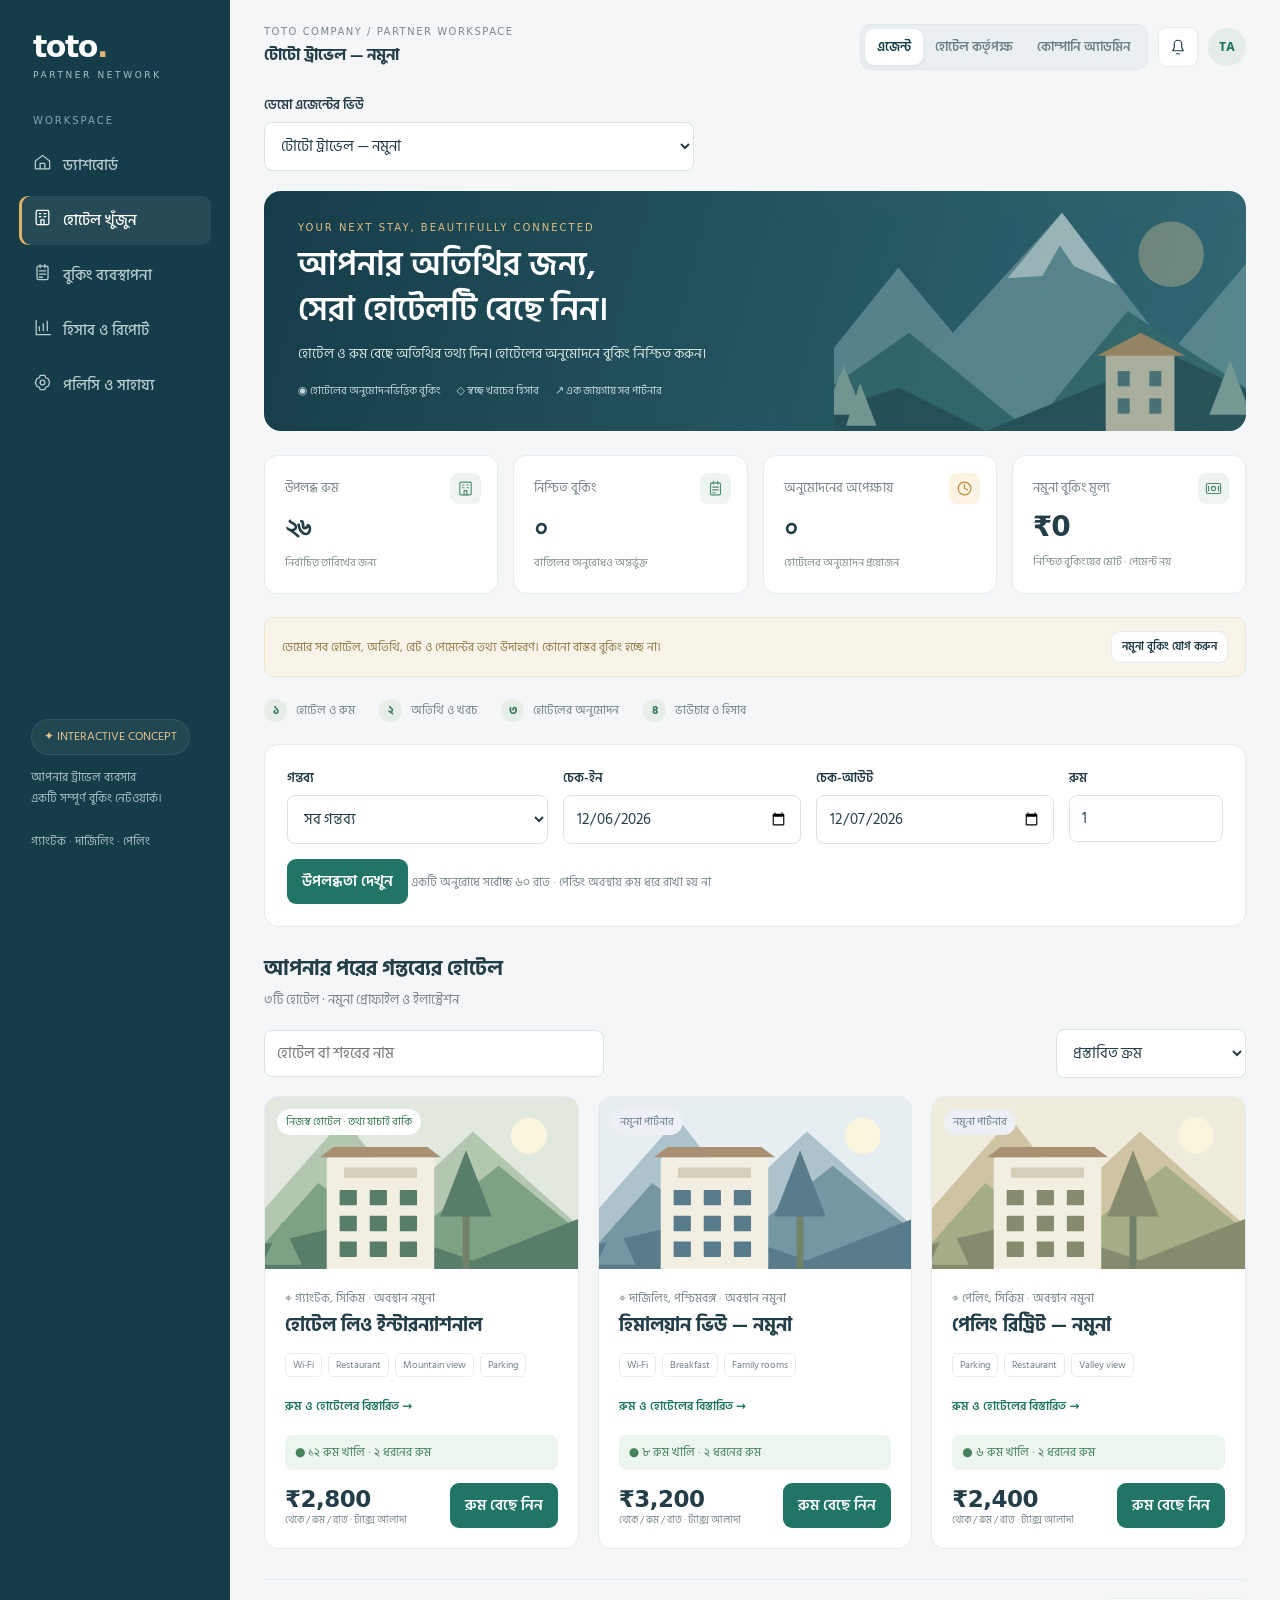
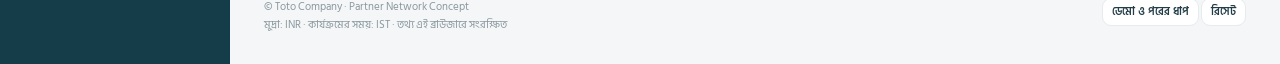
==== commit a712f986: "Update Leo hotel profile, photos and individual room management preview" ====
--- a/index.html
+++ b/index.html
@@ -9,6 +9,7 @@
 @media(max-width:1200px){main{padding:24px}.hotel-grid{grid-template-columns:repeat(2,1fr)}.stats{gap:10px}.stat{padding:16px}.hero h1{font-size:29px}}@media(max-width:960px){.layout{grid-template-columns:190px minmax(0,1fr)}.topbar{align-items:start}.top-controls{flex-wrap:wrap;justify-content:end}.role-switch button{font-size:11px;padding:7px 9px}.stats{grid-template-columns:repeat(2,1fr)}.grid2,.grid-equal{grid-template-columns:1fr}.feature-grid{grid-template-columns:1fr 1fr}.calendar{grid-template-columns:repeat(4,1fr)}.hero-copy{max-width:85%}.hero-art{opacity:.25}}@media(max-width:720px){.layout{display:block}.sidebar{height:auto;position:static;padding:17px 16px;gap:16px}.brand{font-size:26px;padding:0}.brand small{font-size:8px}.nav-caption,.sidebar-foot{display:none}nav{display:flex;overflow:auto;gap:5px}nav button{white-space:nowrap;font-size:12px;padding:9px 11px}nav button svg{width:15px;height:15px}main{padding:20px 16px}.topbar{flex-direction:column;gap:14px}.top-controls{justify-content:start;width:100%}.role-switch{flex:1}.role-switch button{flex:1;font-size:12px}.profile{display:none}.hero{padding:25px;min-height:185px}.hero-copy{max-width:100%}.hero h1{font-size:27px}.hero-art{opacity:.15}.hotel-grid{grid-template-columns:1fr}.search-grid{grid-template-columns:1fr 1fr}.toolbar{grid-template-columns:1fr 1fr}.toolbar>div:first-child{grid-column:1/-1}.journey{gap:10px;font-size:11px}.booking-layout{grid-template-columns:1fr}.quote{position:static}.feature-grid{grid-template-columns:1fr}.calendar{grid-template-columns:repeat(3,1fr)}.section-head{align-items:start}.section-head h2{font-size:19px}.section-head .actions{max-width:180px}.hotel-toolbar input{width:60%}.hotel-toolbar select{width:40%}.room-row .form-grid{grid-template-columns:1fr 1fr}.room-row .form-grid>div:first-child{grid-column:1/-1}.seed-banner{align-items:start}.detail-grid{gap:15px}.hero-meta{gap:10px;flex-wrap:wrap}.child-ages{grid-template-columns:1fr 1fr}.bar-row{grid-template-columns:100px 1fr 45px}.foot{align-items:start}.form-grid{gap:10px}dialog{padding:21px}.stat strong{font-size:25px}.stat-icon{top:13px;right:12px;padding:5px}}
 @media print{body>.layout,body>.toast,body>dialog{display:none!important}body>#details[open]{display:block!important;position:static;max-height:none;width:100%;box-shadow:none;margin:0;padding:0}#details .no-print{display:none!important}.voucher{border:0}.detail-grid{break-inside:avoid}#details::backdrop{display:none}}
 .layout{background:linear-gradient(to right,var(--navy) 230px,var(--bg) 230px)}@media(max-width:960px){.layout{background:linear-gradient(to right,var(--navy) 190px,var(--bg) 190px)}}@media(max-width:720px){.layout{background:var(--bg)}}
+.photo-gallery{display:grid;grid-template-columns:repeat(3,1fr);gap:10px;margin:16px 0}.photo-gallery img{width:100%;height:145px;object-fit:cover;border-radius:9px}.hotel-image img{width:100%;height:100%;object-fit:cover}.physical-rooms{display:grid;grid-template-columns:repeat(2,1fr);gap:14px;margin:17px 0}.physical-room{border:1px solid var(--line);border-radius:11px;padding:16px}.physical-room img{width:100%;height:155px;object-fit:cover;border-radius:8px;margin-bottom:10px}.physical-room h3{font-size:17px;margin:0 0 6px}.contact-links{display:flex;gap:12px;flex-wrap:wrap;margin:15px 0}.contact-links a{color:var(--green);font-size:13px}.source-note{margin:12px 0;font-size:12px;color:var(--muted);line-height:1.8}@media(max-width:600px){.physical-rooms{grid-template-columns:1fr}.photo-gallery{grid-template-columns:1fr 1fr}}
 </style></head><body>
 <div class="layout"><aside class="sidebar"><div class="brand">toto<span>.</span><small>PARTNER NETWORK</small></div><div class="nav-caption">WORKSPACE</div><nav id="navigation"></nav><div class="sidebar-foot"><span class="demo-pill">✦ INTERACTIVE CONCEPT</span><br>আপনার ট্রাভেল ব্যবসার<br>একটি সম্পূর্ণ বুকিং নেটওয়ার্ক।<br><br>গ্যাংটক · দার্জিলিং · পেলিং</div></aside>
 <main><header class="topbar"><div><div class="breadcrumb">TOTO COMPANY / PARTNER WORKSPACE</div><strong id="welcome"></strong></div><div class="top-controls"><div class="role-switch"><button data-role="agent" class="active">এজেন্ট</button><button data-role="owner">হোটেল কর্তৃপক্ষ</button><button data-role="admin">কোম্পানি অ্যাডমিন</button></div><button id="bell" class="ghost icon-btn" aria-label="নোটিফিকেশন"><span id="bellIcon"></span><i class="bell-dot" id="bellDot"></i></button><div class="profile" id="profile">TA</div></div></header>
@@ -27,8 +28,9 @@
 const $=id=>document.getElementById(id),esc=s=>String(s??'').replace(/[&<>"']/g,c=>({'&':'&amp;','<':'&lt;','>':'&gt;','"':'&quot;',"'":'&#39;'}[c])),bn=n=>Number(n).toLocaleString('bn-IN'),money=n=>'₹'+Number(n||0).toLocaleString('en-IN',{maximumFractionDigits:2}),round=n=>Math.round((n+Number.EPSILON)*100)/100;
 const icons={home:'<path d="M3 10 12 3l9 7v10H3z"/><path d="M9 20v-7h6v7"/>',hotel:'<rect x="4" y="3" width="16" height="18" rx="2"/><path d="M8 7h2m4 0h2M8 11h2m4 0h2M10 21v-6h4v6"/>',book:'<rect x="5" y="4" width="14" height="17" rx="2"/><path d="M9 2v4m6-4v4M8 10h8m-8 4h8m-8 4h4"/>',people:'<circle cx="9" cy="8" r="3"/><path d="M3 21v-3a6 6 0 0 1 12 0v3m2-16a3 3 0 0 1 0 6m2 4a5 5 0 0 1 3 4v2"/>',chart:'<path d="M4 3v18h18M8 16v-5m5 5V7m5 9V4"/>',settings:'<circle cx="12" cy="12" r="3"/><path d="m9 3 6 0 1 3 3 1 2 5-2 5-3 1-1 3H9l-1-3-3-1-2-5 2-5 3-1z"/>',bell:'<path d="M5 17h14l-2-4V8a5 5 0 0 0-10 0v5zM10 21h4"/>',cash:'<rect x="2" y="5" width="20" height="14" rx="2"/><circle cx="12" cy="12" r="3"/><path d="M5 9v6m14-6v6"/>',clock:'<circle cx="12" cy="12" r="9"/><path d="M12 6v6l4 2"/>'};const icon=n=>`<svg viewBox="0 0 24 24" fill="none" stroke="currentColor" stroke-width="1.6" stroke-linecap="round" stroke-linejoin="round" aria-hidden="true">${icons[n]||icons.book}</svg>`;
 const key='toto-network-v3',dateString=d=>[d.getFullYear(),String(d.getMonth()+1).padStart(2,'0'),String(d.getDate()).padStart(2,'0')].join('-'),today=dateString(new Date()),addDays=(s,n)=>{const d=new Date(s+'T12:00:00');d.setDate(d.getDate()+n);return dateString(d)},days=(a,b)=>Math.round((new Date(b+'T00:00:00Z')-new Date(a+'T00:00:00Z'))/86400000),when=s=>new Date(s).toLocaleString('bn-IN',{timeZone:'Asia/Kolkata',day:'numeric',month:'short',hour:'2-digit',minute:'2-digit'})+' IST',statusNames={pending:'পেন্ডিং',confirmed:'নিশ্চিত',rejected:'অনুমোদিত নয়',cancelled:'বাতিল',cancellation_requested:'বাতিলের অনুরোধ'},mealNames={room:'শুধু রুম',breakfast:'ব্রেকফাস্টসহ',half:'ব্রেকফাস্ট ও ডিনার',full:'সব খাবারসহ'};
-function initial(){return {version:3,hotels:[{id:1,name:'হোটেল লিও ইন্টারন্যাশনাল',city:'গ্যাংটক',location:'গ্যাংটক, সিকিম · অবস্থান নমুনা',owned:true,color:'green',amenities:['Wi-Fi','Restaurant','Mountain view','Parking'],description:'পাহাড়ের শহরে স্বাচ্ছন্দ্যময় থাকার অভিজ্ঞতা। পরিবার ও গ্রুপ বুকিংয়ের জন্য নমুনা রুমের বিকল্প। ছবিটি ডেমোর ইলাস্ট্রেশন।',checkin:'14:00',checkout:'11:00',childFree:5,childFee:500,meals:{room:0,breakfast:250,half:600,full:900},tax:12,cancelPolicy:'নমুনা শর্ত: চেক-ইনের ৭২ ঘণ্টা আগে বাতিলের অনুরোধ করুন। চার্জ ও ফেরত হোটেলের অনুমোদন সাপেক্ষে।',rooms:[{id:'standard',name:'Standard Double',total:8,rate:2800,adults:2,children:2},{id:'family',name:'Family Room',total:4,rate:4200,adults:3,children:2}],overrides:{}},{id:2,name:'হিমালয়ান ভিউ — নমুনা',city:'দার্জিলিং',location:'দার্জিলিং, পশ্চিমবঙ্গ · অবস্থান নমুনা',color:'blue',amenities:['Wi-Fi','Breakfast','Family rooms'],description:'শান্ত পাহাড়ি পরিবেশের একটি কাল্পনিক পার্টনার হোটেল। সমস্ত তথ্য নমুনা।',checkin:'14:00',checkout:'11:00',childFree:5,childFee:450,meals:{room:0,breakfast:300,half:650,full:950},tax:12,cancelPolicy:'নমুনা শর্ত: চেক-ইনের ৪৮ ঘণ্টা আগে বাতিলের অনুরোধ করুন। চার্জ ও ফেরত হোটেলের অনুমোদন সাপেক্ষে।',rooms:[{id:'standard',name:'Deluxe Double',total:5,rate:3200,adults:2,children:2},{id:'family',name:'Family Suite',total:3,rate:4800,adults:3,children:2}],overrides:{}},{id:3,name:'পেলিং রিট্রিট — নমুনা',city:'পেলিং',location:'পেলিং, সিকিম · অবস্থান নমুনা',color:'gold',amenities:['Parking','Restaurant','Valley view'],description:'প্রকৃতির কাছাকাছি থাকার একটি কাল্পনিক হোটেল। এই প্রোফাইল শুধু ডেমোর জন্য।',checkin:'13:00',checkout:'11:00',childFree:5,childFee:400,meals:{room:0,breakfast:200,half:500,full:800},tax:12,cancelPolicy:'নমুনা শর্ত: চেক-ইনের ৭২ ঘণ্টা আগে বাতিলের অনুরোধ করুন। চার্জ ও ফেরত হোটেলের অনুমোদন সাপেক্ষে।',rooms:[{id:'standard',name:'Valley Double',total:4,rate:2400,adults:2,children:2},{id:'family',name:'Family Room',total:2,rate:3600,adults:3,children:2}],overrides:{}}],agents:[{id:1,name:'টোটো ট্রাভেল — নমুনা',contact:'অমিত সেন',phone:'9800000000',commission:8,status:'active'},{id:2,name:'হিল ট্রেইলস — নমুনা',contact:'রিয়া দাস',phone:'9811111111',commission:7,status:'active'},{id:3,name:'বেঙ্গল হলিডেজ — নমুনা',contact:'সুমন রায়',phone:'9822222222',commission:8,status:'active'}],bookings:[],payments:[],readAt:0,sampleLoaded:false}}
+function initial(){return {version:3,hotels:[{id:1,name:'হোটেল লিও ইন্টারন্যাশনাল',city:'গ্যাংটক',location:'গ্যাংটক, সিকিম · অবস্থান নমুনা',owned:true,realIdentity:true,address:'',phone:'',website:'',maps:'',photos:[],individualRooms:[],profileSource:'হোটেলের নাম ও শহর মালিকের দেওয়া। ছবি, ফোন, ঠিকানা ও প্রকৃত রুমের তালিকা যাচাই বাকি।',color:'green',amenities:['Wi-Fi','Restaurant','Mountain view','Parking'],description:'গ্যাংটকে অবস্থিত হোটেল লিও ইন্টারন্যাশনাল—মালিকের নিশ্চিত করা নাম ও শহর। প্রকাশিত ঠিকানা, ছবি, ফোন ও আসল রুমের তালিকা যাচাই বাকি। রুমের ধরন, সংখ্যা, সুবিধা ও রেট আপাতত নমুনা।',checkin:'14:00',checkout:'11:00',childFree:5,childFee:500,meals:{room:0,breakfast:250,half:600,full:900},tax:12,cancelPolicy:'নমুনা শর্ত: চেক-ইনের ৭২ ঘণ্টা আগে বাতিলের অনুরোধ করুন। চার্জ ও ফেরত হোটেলের অনুমোদন সাপেক্ষে।',rooms:[{id:'standard',name:'Standard Double',total:8,rate:2800,adults:2,children:2},{id:'family',name:'Family Room',total:4,rate:4200,adults:3,children:2}],overrides:{}},{id:2,name:'হিমালয়ান ভিউ — নমুনা',city:'দার্জিলিং',location:'দার্জিলিং, পশ্চিমবঙ্গ · অবস্থান নমুনা',photos:[],individualRooms:[],color:'blue',amenities:['Wi-Fi','Breakfast','Family rooms'],description:'শান্ত পাহাড়ি পরিবেশের একটি কাল্পনিক পার্টনার হোটেল। সমস্ত তথ্য নমুনা।',checkin:'14:00',checkout:'11:00',childFree:5,childFee:450,meals:{room:0,breakfast:300,half:650,full:950},tax:12,cancelPolicy:'নমুনা শর্ত: চেক-ইনের ৪৮ ঘণ্টা আগে বাতিলের অনুরোধ করুন। চার্জ ও ফেরত হোটেলের অনুমোদন সাপেক্ষে।',rooms:[{id:'standard',name:'Deluxe Double',total:5,rate:3200,adults:2,children:2},{id:'family',name:'Family Suite',total:3,rate:4800,adults:3,children:2}],overrides:{}},{id:3,name:'পেলিং রিট্রিট — নমুনা',city:'পেলিং',location:'পেলিং, সিকিম · অবস্থান নমুনা',photos:[],individualRooms:[],color:'gold',amenities:['Parking','Restaurant','Valley view'],description:'প্রকৃতির কাছাকাছি থাকার একটি কাল্পনিক হোটেল। এই প্রোফাইল শুধু ডেমোর জন্য।',checkin:'13:00',checkout:'11:00',childFree:5,childFee:400,meals:{room:0,breakfast:200,half:500,full:800},tax:12,cancelPolicy:'নমুনা শর্ত: চেক-ইনের ৭২ ঘণ্টা আগে বাতিলের অনুরোধ করুন। চার্জ ও ফেরত হোটেলের অনুমোদন সাপেক্ষে।',rooms:[{id:'standard',name:'Valley Double',total:4,rate:2400,adults:2,children:2},{id:'family',name:'Family Room',total:2,rate:3600,adults:3,children:2}],overrides:{}}],agents:[{id:1,name:'টোটো ট্রাভেল — নমুনা',contact:'অমিত সেন',phone:'9800000000',commission:8,status:'active'},{id:2,name:'হিল ট্রেইলস — নমুনা',contact:'রিয়া দাস',phone:'9811111111',commission:7,status:'active'},{id:3,name:'বেঙ্গল হলিডেজ — নমুনা',contact:'সুমন রায়',phone:'9822222222',commission:8,status:'active'}],bookings:[],payments:[],readAt:0,sampleLoaded:false}}
 let state=initial();try{const saved=JSON.parse(localStorage.getItem(key));if(saved?.version===3)state=saved;else{const legacy=JSON.parse(localStorage.getItem('toto-demo-v1'));if(legacy?.bookings?.length){state.bookings=legacy.bookings.map(b=>({...b,roomType:'standard',roomName:'পুরোনো ডেমোর রুম',agent:1,adults:b.adults||2,children:b.children||0,childAges:b.childAges||[],quote:{base:b.total,meals:0,child:0,tax:0,total:b.total,commission:0,taxRate:0},mealPlan:'room',createdAt:b.createdAt||new Date().toISOString(),history:b.history||[],legacy:true}));for(const old of legacy.hotels||[]){const h=state.hotels.find(h=>h.id===old.id);if(h){h.name=old.name;h.rooms=[{id:'standard',name:'পুরোনো ডেমোর রুম',total:old.rooms,rate:old.rate,adults:3,children:2}]}}}}}catch{}
+state.hotels.forEach(h=>{h.individualRooms=h.individualRooms||[];h.photos=h.photos||[]});
 let role='agent',page='hotels',agentId=1,ownerId=1,filterStatus='all',search='',sort='latest',selectedHotel=null,actionBooking=null,actionMode=null,paymentBooking=null,timer;let criteria={city:'all',start:today,end:addDays(today,1),rooms:1,text:'',sort:'recommended'};
 const hotel=id=>state.hotels.find(h=>h.id===Number(id)),agent=id=>state.agents.find(a=>a.id===Number(id)),scoped=()=>state.bookings.filter(b=>role==='admin'||(role==='owner'?b.hotel===ownerId:b.agent===agentId)),paid=b=>round(state.payments.filter(p=>p.booking===b.id).reduce((sum,p)=>sum+p.amount,0)),outstanding=b=>Math.max(0,round((b.quote?.total??b.total)-paid(b))),active=b=>['confirmed','cancellation_requested'].includes(b.status),uuid=()=>typeof crypto.randomUUID==='function'?crypto.randomUUID().slice(0,8).toUpperCase():Date.now().toString(36).toUpperCase()+Math.random().toString(36).slice(2,5).toUpperCase();
 function persist(){try{localStorage.setItem(key,JSON.stringify(state))}catch{toast('ব্রাউজারে সংরক্ষণ করা যায়নি; পরিবর্তন শুধু এই সেশনে থাকবে।')}}function toast(msg){$('toast').textContent=msg;$('toast').classList.remove('hidden');clearTimeout(timer);timer=setTimeout(()=>$('toast').classList.add('hidden'),4500)}function history(b,label){b.history=b.history||[];b.history.push({label,time:new Date().toISOString()})}
@@ -37,11 +39,12 @@
 function badge(status){return `<span class="badge ${esc(status)}">${statusNames[status]||esc(status)}</span>`}function stat(label,value,caption,type='book',gold=false){return `<div class="stat ${gold?'gold':''}"><span class="stat-label">${label}</span><span class="stat-icon">${icon(type)}</span><strong>${value}</strong><small>${caption}</small></div>`}
 function art(h){const colors=h.color==='blue'?['#e6eef2','#acc3cc','#7497a3','#597c8d']:h.color==='gold'?['#f0ecdd','#cec4a3','#a4ad87','#858b6c']:['#e1e9df','#b3c6b0','#7da184','#587d68'];return `<svg viewBox="0 0 400 200" preserveAspectRatio="xMidYMid slice" aria-label="নমুনা হোটেল ইলাস্ট্রেশন" role="img"><rect width="400" height="200" fill="${colors[0]}"/><circle cx="325" cy="45" r="21" fill="#faf5dd"/><path d="M0 150 110 25 180 115 260 40 400 165V200H0Z" fill="${colors[1]}"/><path d="M0 190 80 100 175 170 290 80 400 170V200H0Z" fill="${colors[2]}"/><path d="M0 200V175L130 145 260 190 400 135V200Z" fill="${colors[3]}"/><rect x="90" y="70" width="125" height="135" rx="3" fill="#f2eee2"/><rect x="110" y="82" width="85" height="12" fill="#d5cfba"/>${[0,1,2].map(x=>[0,1,2].map(y=>`<rect x="${105+x*35}" y="${108+y*30}" width="20" height="18" rx="1" fill="${colors[3]}"/>`).join('')).join('')}<path d="M82 70H223L207 58H98Z" fill="#a99073"/><rect x="248" y="114" width="8" height="90" fill="#71816a"/><path d="M252 62L222 139H282Z" fill="${colors[3]}"/><path d="M38 145L15 195H61Z" fill="${colors[2]}"/></svg>`}
 function render(){const navItems=[['dashboard','home','ড্যাশবোর্ড'],['hotels','hotel',role==='owner'?'হোটেল ও রুম':'হোটেল খুঁজুন'],['bookings','book','বুকিং ব্যবস্থাপনা'],...(role==='admin'?[['agents','people','এজেন্ট নেটওয়ার্ক']]:[]),['reports','chart','হিসাব ও রিপোর্ট'],['settings','settings','পলিসি ও সাহায্য']];if(!navItems.some(n=>n[0]===page))page='dashboard';$('navigation').innerHTML=navItems.map(([id,i,label])=>`<button data-page="${id}" class="${page===id?'active':''}">${icon(i)}${label}</button>`).join('');document.querySelectorAll('[data-role]').forEach(b=>b.classList.toggle('active',b.dataset.role===role));$('context').classList.toggle('hidden',role==='admin');$('contextLabel').textContent=role==='owner'?'ডেমো হোটেল কর্তৃপক্ষের ভিউ':'ডেমো এজেন্টের ভিউ';const options=role==='owner'?state.hotels:state.agents;$('contextSelect').innerHTML=options.map(o=>`<option value="${o.id}" ${o.id===(role==='owner'?ownerId:agentId)?'selected':''}>${esc(o.name)}</option>`).join('');$('welcome').textContent=role==='admin'?'স্বাগতম, প্রবীরবাবু · কোম্পানি অ্যাডমিন':role==='owner'?hotel(ownerId).name:agent(agentId).name;$('profile').textContent=role==='admin'?'PD':role==='owner'?'HT':'TA';$('heroLabel').textContent=role==='admin'?'ONE NETWORK. COMPLETE VISIBILITY.':role==='owner'?'YOUR HOTEL. YOUR OPERATIONS.':'YOUR NEXT STAY, BEAUTIFULLY CONNECTED';$('heroTitle').innerHTML=role==='admin'?'আপনার পুরো নেটওয়ার্ক,<br>এক নজরে, এক জায়গায়।':role==='owner'?'হোটেলের প্রতিটি বুকিং,<br>এবার আরও গুছিয়ে।':'আপনার অতিথির জন্য,<br>সেরা হোটেলটি বেছে নিন।';$('heroText').textContent=role==='admin'?'হোটেল, এজেন্ট, বুকিং, নমুনা পেমেন্ট ও কমিশনের হিসাব একসঙ্গে দেখুন।':role==='owner'?'রুমের উপলব্ধতা ও রেট আপডেট করুন। অনুরোধ যাচাই করে বুকিং নিশ্চিত করুন।':'হোটেল ও রুম বেছে অতিথির তথ্য দিন। হোটেলের অনুমোদনে বুকিং নিশ্চিত করুন।';const bs=scoped(),confirmed=bs.filter(active),pending=bs.filter(b=>b.status==='pending');$('stats').innerHTML=stat(role==='admin'?'পার্টনার হোটেল':'উপলব্ধ রুম',role==='admin'?bn(state.hotels.length):bn((role==='owner'?[hotel(ownerId)]:state.hotels).reduce((sum,h)=>sum+totalAvailable(h),0)),role==='admin'?'ডেমো হোটেল নেটওয়ার্ক':'নির্বাচিত তারিখের জন্য','hotel')+stat('নিশ্চিত বুকিং',bn(confirmed.length),'বাতিলের অনুরোধও অন্তর্ভুক্ত','book')+stat('অনুমোদনের অপেক্ষায়',bn(pending.length),'হোটেলের অনুমোদন প্রয়োজন','clock',true)+stat('নমুনা বুকিং মূল্য',money(confirmed.reduce((sum,b)=>sum+b.quote.total,0)),'নিশ্চিত বুকিংয়ের মোট · পেমেন্ট নয়','cash');$('bellIcon').innerHTML=icon('bell');$('bellDot').classList.toggle('hidden',!bs.some(b=>(b.history||[]).some(h=>new Date(h.time).getTime()>state.readAt)));$('loadSamples').textContent=state.sampleLoaded?'নমুনা বুকিং যোগ করা হয়েছে':'নমুনা বুকিং যোগ করুন';$('loadSamples').disabled=state.sampleLoaded;const views={hotels:role==='owner'?ownerView:hotelView,dashboard:dashboardView,bookings:bookingView,agents:agentView,reports:reportView,settings:settingsView};$('content').innerHTML=views[page]();}
-function hotelCard(h){const stock=totalAvailable(h),can=h.rooms.some(r=>roomAvailable(h,r,criteria.start,criteria.end)>=criteria.rooms),rate=Math.min(...h.rooms.map(r=>dayRate(h,r,criteria.start)));return `<article class="hotel"><div class="hotel-image">${art(h)}<span class="badge ${h.owned?'':'neutral'}">${h.owned?'নিজস্ব হোটেল':'নমুনা পার্টনার'}</span></div><div class="hotel-body"><div class="location">⌖ ${esc(h.location)}</div><h3>${esc(h.name)}</h3><div class="amenities">${h.amenities.map(a=>`<span>${esc(a)}</span>`).join('')}</div><button class="link-button" data-hotel-detail="${h.id}">রুম ও হোটেলের বিস্তারিত →</button><div class="availability">● ${bn(stock)} রুম খালি · ${bn(h.rooms.length)} ধরনের রুম</div><div class="hotel-bottom"><div class="price">${money(rate)}<small>থেকে / রুম / রাত · ট্যাক্স আলাদা</small></div><button data-book="${h.id}" ${!can||role!=='agent'?'disabled':''}>${role==='admin'?'এজেন্ট ভিউতে বুক করুন':can?'রুম বেছে নিন':'উপলব্ধ নয়'}</button></div></div></article>`}
+function hotelMedia(h){return h.photos?.length?`<img src="${esc(h.photos[0])}" alt="${esc(h.name)} — মালিকের দেওয়া ছবি" loading="lazy">`:art(h)}
+function hotelCard(h){const stock=totalAvailable(h),can=h.rooms.some(r=>roomAvailable(h,r,criteria.start,criteria.end)>=criteria.rooms),rate=Math.min(...h.rooms.map(r=>dayRate(h,r,criteria.start)));return `<article class="hotel"><div class="hotel-image">${hotelMedia(h)}<span class="badge ${h.owned?'':'neutral'}">${h.owned?'নিজস্ব হোটেল · তথ্য যাচাই বাকি':'নমুনা পার্টনার'}</span></div><div class="hotel-body"><div class="location">⌖ ${esc(h.address||h.location)}</div><h3>${esc(h.name)}</h3><div class="amenities">${h.amenities.map(a=>`<span>${esc(a)}</span>`).join('')}</div><button class="link-button" data-hotel-detail="${h.id}">রুম ও হোটেলের বিস্তারিত →</button><div class="availability">● ${bn(stock)} রুম খালি · ${bn(h.rooms.length)} ধরনের রুম</div><div class="hotel-bottom"><div class="price">${money(rate)}<small>থেকে / রুম / রাত · ট্যাক্স আলাদা</small></div><button data-book="${h.id}" ${!can||role!=='agent'?'disabled':''}>${role==='admin'?'এজেন্ট ভিউতে বুক করুন':can?'রুম বেছে নিন':'উপলব্ধ নয়'}</button></div></div></article>`}
 function hotelView(){let hs=state.hotels.filter(h=>(criteria.city==='all'||h.city===criteria.city)&&[h.name,h.city].some(s=>s.toLowerCase().includes(criteria.text.toLowerCase())));if(criteria.sort==='price')hs.sort((a,b)=>Math.min(...a.rooms.map(r=>dayRate(a,r,criteria.start)))-Math.min(...b.rooms.map(r=>dayRate(b,r,criteria.start))));return `<div class="journey"><span><b>১</b> হোটেল ও রুম</span><span><b>২</b> অতিথি ও খরচ</span><span><b>৩</b> হোটেলের অনুমোদন</span><span><b>৪</b> ভাউচার ও হিসাব</span></div><div class="panel search-panel"><form id="searchForm" class="search-grid"><div><label for="city">গন্তব্য</label><select id="city"><option value="all">সব গন্তব্য</option>${[...new Set(state.hotels.map(h=>h.city))].map(c=>`<option ${criteria.city===c?'selected':''}>${esc(c)}</option>`).join('')}</select></div><div><label for="checkin">চেক-ইন</label><input type="date" id="checkin" value="${criteria.start}" min="${today}" required></div><div><label for="checkout">চেক-আউট</label><input type="date" id="checkout" value="${criteria.end}" min="${addDays(criteria.start,1)}" required></div><div><label for="rooms">রুম</label><input type="number" id="rooms" min="1" max="20" required value="${criteria.rooms}"></div><div class="full"><button>উপলব্ধতা দেখুন</button> <span class="muted tiny">একটি অনুরোধে সর্বোচ্চ ৬০ রাত · পেন্ডিং অবস্থায় রুম ধরে রাখা হয় না</span></div></form></div><div class="section-head"><div><h2>আপনার পরের গন্তব্যের হোটেল</h2><p>${bn(hs.length)}টি হোটেল · নমুনা প্রোফাইল ও ইলাস্ট্রেশন</p></div></div><div class="hotel-toolbar"><input id="hotelSearch" type="search" aria-label="হোটেল খুঁজুন" placeholder="হোটেল বা শহরের নাম" value="${esc(criteria.text)}"><select id="hotelSort" aria-label="হোটেল সাজান"><option value="recommended">প্রস্তাবিত ক্রম</option><option value="price" ${criteria.sort==='price'?'selected':''}>কম রেট আগে</option></select></div><div class="hotel-grid">${hs.map(hotelCard).join('')||'<div class="panel empty full">এই অনুসন্ধানে হোটেল পাওয়া যায়নি।</div>'}</div>`}
 function recentActivity(){return scoped().flatMap(b=>(b.history||[]).map(h=>({...h,booking:b.id}))).sort((a,b)=>b.time.localeCompare(a.time)).slice(0,5)}function dashboardView(){const bs=scoped(),pending=bs.filter(b=>b.status==='pending'),arrivals=bs.filter(b=>active(b)&&b.start>=today).sort((a,b)=>a.start.localeCompare(b.start)).slice(0,4);return `<div class="section-head"><div><h2>আজকের কাজ, এক নজরে</h2><p>ডেমো অপারেশনস · ${esc(today)}</p></div><button data-go="bookings">বুকিং দেখুন →</button></div><div class="grid2"><div class="stack"><div class="panel"><div class="row-head"><h3>অনুমোদনের অপেক্ষায়</h3><span class="badge pending">${bn(pending.length)} অনুরোধ</span></div>${pending.length?`<div class="table-wrap"><table><thead><tr><th>অতিথি ও হোটেল</th><th>চেক-ইন</th><th>রুম</th><th></th></tr></thead><tbody>${pending.slice(0,4).map(b=>`<tr><td>${esc(b.guest)}<small>${esc(b.hotelName)}</small></td><td>${b.start}</td><td>${bn(b.rooms)}</td><td><button class="ghost" data-detail="${b.id}">দেখুন</button></td></tr>`).join('')}</tbody></table></div>`:'<div class="empty">সব আপ টু ডেট। নতুন পেন্ডিং অনুরোধ নেই।</div>'}</div><div class="panel"><div class="row-head"><h3>আগামী চেক-ইন</h3><span class="muted tiny">নিশ্চিত বুকিং</span></div>${arrivals.length?`<div class="table-wrap"><table><tbody>${arrivals.map(b=>`<tr><td>${esc(b.guest)}<small>${esc(b.hotelName)} · ${esc(b.roomName)}</small></td><td>${b.start}</td><td>${badge(b.status)}</td></tr>`).join('')}</tbody></table></div>`:'<div class="empty">আগামী চেক-ইনের বুকিং নেই।</div>'}</div></div><div class="stack"><div class="panel"><div class="row-head"><h3>বুকিংয়ের অবস্থা</h3><span class="muted tiny">এই ভিউয়ের তথ্য</span></div><div class="bar-chart">${['pending','confirmed','cancellation_requested','cancelled','rejected'].map(status=>{const count=bs.filter(b=>b.status===status).length;return `<div class="bar-row"><span>${statusNames[status]}</span><div class="bar-track"><div class="bar-fill ${status==='pending'?'gold':''}" style="width:${bs.length?count/bs.length*100:0}%"></div></div><strong>${bn(count)}</strong></div>`}).join('')}</div></div><div class="panel"><h3 style="font-size:16px">সাম্প্রতিক কাজ</h3><div class="activity">${recentActivity().map(a=>`<div class="activity-item"><i></i><div>${esc(a.label)}<small>${esc(a.booking)} · ${when(a.time)}</small></div></div>`).join('')||'<p class="muted tiny">এখনও কোনো কাজের ইতিহাস নেই।</p>'}</div></div></div></div>`}
 function bookingView(){const bs=scoped().filter(b=>(filterStatus==='all'||b.status===filterStatus)&&[b.id,b.guest,b.phone,b.hotelName,agent(b.agent)?.name].some(s=>String(s||'').toLowerCase().includes(search.toLowerCase()))).sort((a,b)=>sort==='arrival'?a.start.localeCompare(b.start):b.createdAt.localeCompare(a.createdAt));return `<div class="section-head"><div><h2>বুকিং ব্যবস্থাপনা</h2><p>${role==='admin'?'সব হোটেল ও এজেন্ট':role==='owner'?'শুধু আপনার হোটেল':'শুধু নির্বাচিত এজেন্ট'} · ${bn(bs.length)}টি রেকর্ড</p></div><div class="actions"><button class="ghost" data-export="bookings">CSV ডাউনলোড</button>${role==='agent'?'<button data-go="hotels">+ নতুন বুকিং</button>':''}</div></div><div class="panel"><div class="toolbar"><div><label for="bookingSearch">বুকিং খুঁজুন</label><input id="bookingSearch" type="search" placeholder="অতিথি, ফোন, হোটেল বা বুকিং আইডি" value="${esc(search)}"></div><div><label for="bookingSort">সাজান</label><select id="bookingSort"><option value="latest">নতুন অনুরোধ আগে</option><option value="arrival" ${sort==='arrival'?'selected':''}>চেক-ইনের তারিখ</option></select></div><div><label>তথ্যের পরিধি</label><div class="info" style="padding:10px">${role==='admin'?'কোম্পানির সব বুকিং':role==='owner'?'নিজ হোটেলের বুকিং':'নিজ এজেন্সির বুকিং'}</div></div></div><div class="tabs">${[['all','সব বুকিং'],...Object.entries(statusNames)].map(([status,label])=>`<button data-filter="${status}" class="${filterStatus===status?'active':''}">${label}</button>`).join('')}</div><div class="table-wrap"><table class="bookings-table"><thead><tr><th>বুকিং / অতিথি</th><th>হোটেল / রুম</th><th>তারিখ / অতিথি</th><th>মোট / বাকি</th><th>অবস্থা</th><th>অ্যাকশন</th></tr></thead><tbody id="bookingRows">${bs.map(b=>`<tr><td><strong>${esc(b.id)}</strong><small>${esc(b.guest)}</small><small>${esc(b.phone)}</small><small>${esc(agent(b.agent)?.name||'পুরোনো এজেন্ট')}</small></td><td><div class="truncated">${esc(b.hotelName)}</div><small>${esc(b.roomName)} · ${bn(b.rooms)} রুম</small></td><td>${b.start}<small>${b.end} পর্যন্ত</small><small>${bn(b.adults)} প্রাপ্তবয়স্ক · ${bn(b.children)} শিশু</small></td><td><strong>${money(b.quote.total)}</strong><small>বাকি ${money(outstanding(b))}</small><small>${paid(b)>0?'নমুনা পেমেন্ট এন্ট্রি আছে':'পেমেন্ট নেওয়া হয়নি'}</small></td><td>${badge(b.status)}</td><td><button class="ghost" data-detail="${b.id}">বিস্তারিত</button>${b.status==='confirmed'?` <button class="ghost" data-voucher="${b.id}">ভাউচার</button>`:''}<br>${role==='owner'&&b.status==='pending'?`<button data-approve="${b.id}">অনুমোদন</button> <button class="ghost" data-action="reject" data-id="${b.id}">প্রত্যাখ্যান</button>`:''}${role==='owner'&&b.status==='cancellation_requested'?`<button data-action="acceptCancellation" data-id="${b.id}">বাতিল অনুমোদন</button> <button class="ghost" data-action="declineCancellation" data-id="${b.id}">বহাল রাখুন</button>`:''}${role==='agent'&&b.status==='pending'?`<button class="ghost" data-action="withdraw" data-id="${b.id}">অনুরোধ বাতিল</button>`:''}${role==='agent'&&b.status==='confirmed'?`<button class="ghost" data-action="requestCancellation" data-id="${b.id}">বাতিলের অনুরোধ</button>`:''}${['agent','admin'].includes(role)&&b.status==='confirmed'&&outstanding(b)>0?` <button class="ghost" data-payment="${b.id}">নমুনা পেমেন্ট</button>`:''}</td></tr>`).join('')}</tbody></table></div>${!bs.length?'<div class="empty">কোনো বুকিং পাওয়া যায়নি। নতুন বুকিং করুন বা ফিল্টার বদলান।</div>':''}</div><div class="info bottom-note">পেন্ডিং অবস্থায় রুম নিশ্চিত নয়। নিশ্চিত বুকিং বাতিল করতে হোটেলের অনুমোদন লাগে। বাতিলের অনুরোধ চলাকালীন রুম সংরক্ষিত থাকে।</div>`}
-function ownerView(){const h=hotel(ownerId),r=h.rooms[0];return `<div class="section-head"><div><h2>রুম, রেট ও উপলব্ধতা</h2><p>নমুনা রেট ও রুমের ধরন · নির্বাচিত হোটেলের তথ্য</p></div><button class="ghost" data-hotel-detail="${h.id}">এজেন্ট কী দেখবেন</button></div><div class="panel"><div class="row-head"><h3>আগামী ৭ দিন · প্রতি রাতের খালি রুম</h3><span class="muted tiny">নিশ্চিত বুকিং গণনা করা হয়েছে</span></div><div class="calendar" style="margin-top:18px">${Array.from({length:7},(_,i)=>{const d=addDays(today,i),free=totalAvailable(h,d,addDays(d,1));return `<div class="day ${free===0?'closed':''}"><small>${new Date(d+'T12:00:00').toLocaleDateString('bn-IN',{day:'numeric',month:'short'})}</small><strong>${bn(free)}</strong><small>রুম খালি</small></div>`}).join('')}</div></div><div class="grid-equal" style="margin-top:20px"><form id="hotelForm" class="panel"><h3 style="font-size:17px">হোটেলের প্রোফাইল</h3><div class="form-grid"><div class="full"><label for="hotelName">হোটেলের নাম</label><input id="hotelName" value="${esc(h.name)}" maxlength="100" required></div><div><label for="hotelIn">চেক-ইন সময়</label><input id="hotelIn" type="time" value="${h.checkin}" required></div><div><label for="hotelOut">চেক-আউট সময়</label><input id="hotelOut" type="time" value="${h.checkout}" required></div><div><label for="childFree">বিনা চার্জে শিশুর সর্বোচ্চ বয়স</label><input id="childFree" type="number" min="0" max="17" value="${h.childFree}" required></div><div><label for="childFee">এর বেশি বয়সে প্রতি শিশু/রাত ₹</label><input id="childFee" type="number" min="0" max="100000" value="${h.childFee}" required></div><div class="full"><label for="cancelPolicy">বাতিলের পলিসি</label><textarea id="cancelPolicy" maxlength="500" required>${esc(h.cancelPolicy)}</textarea></div></div><div class="actions"><button>প্রোফাইল সংরক্ষণ</button></div></form><div class="panel"><h3 style="font-size:17px">রুমের মূল রেট ও ইনভেন্টরি</h3>${h.rooms.map(room=>`<form class="room-row" data-room-form="${room.id}"><div class="form-grid"><div><label>রুমের ধরন</label><input name="name" value="${esc(room.name)}" maxlength="60" required></div><div><label>মোট রুম</label><input name="total" type="number" min="0" max="1000" value="${room.total}" required></div><div><label>প্রতি রাত ₹</label><input name="rate" type="number" min="1" max="1000000" value="${room.rate}" required></div></div><p class="muted tiny" style="margin:10px 0">প্রতি রুমে সর্বোচ্চ ${bn(room.adults)} প্রাপ্তবয়স্ক ও ${bn(room.children)} শিশু</p><button class="ghost">আপডেট</button></form>`).join('')}</div></div><form class="panel" id="overrideForm" style="margin-top:20px"><h3 style="font-size:17px">নির্দিষ্ট তারিখে রেট / রুম / Stop sale</h3><div class="search-grid"><div><label for="overrideRoom">রুমের ধরন</label><select id="overrideRoom">${h.rooms.map(r=>`<option value="${r.id}">${esc(r.name)}</option>`).join('')}</select></div><div><label for="overrideDate">তারিখ</label><input id="overrideDate" type="date" min="${today}" value="${today}" required></div><div><label for="overrideTotal">বিক্রয়যোগ্য মোট রুম</label><input id="overrideTotal" type="number" min="0" max="1000" value="${dayStock(h,r,today)}" required></div><div><label for="overrideRate">প্রতি রাত ₹</label><input id="overrideRate" type="number" min="1" max="1000000" value="${dayRate(h,r,today)}" required></div></div><label class="check-label"><input id="stopSale" type="checkbox" ${h.overrides?.[r.id+'|'+today]?.closed?'checked':''}><span>এই রুমের ধরনে এই তারিখে নতুন বুকিং বন্ধ রাখুন (Stop sale)</span></label><div class="actions"><button type="button" id="removeOverride" class="ghost">এই তারিখের ব্যতিক্রম সরান</button><button>তারিখের সেটিং সংরক্ষণ</button></div><p class="muted tiny">রুমের মোট সংখ্যা নিশ্চিত বুকিংয়ের নিচে নামানো যাবে না। Stop sale পুরোনো নিশ্চিত বুকিং বাতিল করে না।</p></form>`}
+function ownerView(){const h=hotel(ownerId),r=h.rooms[0];return `<div class="section-head"><div><h2>রুম, রেট ও উপলব্ধতা</h2><p>নমুনা রেট ও রুমের ধরন · নির্বাচিত হোটেলের তথ্য</p></div><button class="ghost" data-hotel-detail="${h.id}">এজেন্ট কী দেখবেন</button></div><div class="panel"><div class="row-head"><h3>আগামী ৭ দিন · প্রতি রাতের খালি রুম</h3><span class="muted tiny">নিশ্চিত বুকিং গণনা করা হয়েছে</span></div><div class="calendar" style="margin-top:18px">${Array.from({length:7},(_,i)=>{const d=addDays(today,i),free=totalAvailable(h,d,addDays(d,1));return `<div class="day ${free===0?'closed':''}"><small>${new Date(d+'T12:00:00').toLocaleDateString('bn-IN',{day:'numeric',month:'short'})}</small><strong>${bn(free)}</strong><small>রুম খালি</small></div>`}).join('')}</div></div><div class="grid-equal" style="margin-top:20px"><form id="hotelForm" class="panel"><h3 style="font-size:17px">হোটেলের প্রোফাইল</h3><div class="form-grid"><div class="full"><label for="hotelName">হোটেলের নাম</label><input id="hotelName" value="${esc(h.name)}" maxlength="100" required></div><div><label for="hotelIn">চেক-ইন সময়</label><input id="hotelIn" type="time" value="${h.checkin}" required></div><div><label for="hotelOut">চেক-আউট সময়</label><input id="hotelOut" type="time" value="${h.checkout}" required></div><div><label for="childFree">বিনা চার্জে শিশুর সর্বোচ্চ বয়স</label><input id="childFree" type="number" min="0" max="17" value="${h.childFree}" required></div><div><label for="childFee">এর বেশি বয়সে প্রতি শিশু/রাত ₹</label><input id="childFee" type="number" min="0" max="100000" value="${h.childFee}" required></div><div class="full"><label for="hotelAddress">পূর্ণ ঠিকানা</label><textarea id="hotelAddress" maxlength="300" placeholder="মালিকের নিশ্চিত করা পূর্ণ ঠিকানা">${esc(h.address||'')}</textarea></div><div><label for="hotelPhone">হোটেলের যোগাযোগ নম্বর</label><input id="hotelPhone" type="tel" maxlength="30" value="${esc(h.phone||'')}" placeholder="যাচাই করা নম্বর দিন"></div><div><label for="hotelWebsite">অফিসিয়াল ওয়েবসাইট</label><input id="hotelWebsite" type="url" value="${esc(h.website||'')}" placeholder="https://…"></div><div class="full"><label for="hotelMaps">Google Maps লিংক</label><input id="hotelMaps" type="url" value="${esc(h.maps||'')}" placeholder="হোটেলের সঠিক Maps লিংক"></div><div class="full"><label for="hotelPhotos">হোটেলের ছবির HTTPS লিংক (প্রতি লাইনে একটি)</label><textarea id="hotelPhotos" rows="2" placeholder="ছবির সরাসরি লিংক">${esc((h.photos||[]).filter(p=>p.startsWith('https://')).join('\n'))}</textarea><label for="hotelUpload" style="margin-top:10px">অথবা নিজের হোটেলের ছবি আপলোড করুন</label><input id="hotelUpload" type="file" accept="image/jpeg,image/png,image/webp" multiple><small class="muted">সর্বোচ্চ ৫ ছবি · প্রতিটি ৫০০ KB · আপলোড এই ব্রাউজারেই থাকবে</small></div><div class="full"><label for="cancelPolicy">বাতিলের পলিসি</label><textarea id="cancelPolicy" maxlength="500" required>${esc(h.cancelPolicy)}</textarea></div></div><div class="actions"><button>প্রোফাইল সংরক্ষণ</button></div></form><div class="panel"><h3 style="font-size:17px">রুমের মূল রেট ও ইনভেন্টরি</h3>${h.rooms.map(room=>`<form class="room-row" data-room-form="${room.id}"><div class="form-grid"><div><label>রুমের ধরন</label><input name="name" value="${esc(room.name)}" maxlength="60" required></div><div><label>মোট রুম</label><input name="total" type="number" min="0" max="1000" value="${room.total}" required></div><div><label>প্রতি রাত ₹</label><input name="rate" type="number" min="1" max="1000000" value="${room.rate}" required></div></div><p class="muted tiny" style="margin:10px 0">প্রতি রুমে সর্বোচ্চ ${bn(room.adults)} প্রাপ্তবয়স্ক ও ${bn(room.children)} শিশু</p><button class="ghost">আপডেট</button></form>`).join('')}</div></div><form class="panel" id="overrideForm" style="margin-top:20px"><h3 style="font-size:17px">নির্দিষ্ট তারিখে রেট / রুম / Stop sale</h3><div class="search-grid"><div><label for="overrideRoom">রুমের ধরন</label><select id="overrideRoom">${h.rooms.map(r=>`<option value="${r.id}">${esc(r.name)}</option>`).join('')}</select></div><div><label for="overrideDate">তারিখ</label><input id="overrideDate" type="date" min="${today}" value="${today}" required></div><div><label for="overrideTotal">বিক্রয়যোগ্য মোট রুম</label><input id="overrideTotal" type="number" min="0" max="1000" value="${dayStock(h,r,today)}" required></div><div><label for="overrideRate">প্রতি রাত ₹</label><input id="overrideRate" type="number" min="1" max="1000000" value="${dayRate(h,r,today)}" required></div></div><label class="check-label"><input id="stopSale" type="checkbox" ${h.overrides?.[r.id+'|'+today]?.closed?'checked':''}><span>এই রুমের ধরনে এই তারিখে নতুন বুকিং বন্ধ রাখুন (Stop sale)</span></label><div class="actions"><button type="button" id="removeOverride" class="ghost">এই তারিখের ব্যতিক্রম সরান</button><button>তারিখের সেটিং সংরক্ষণ</button></div><p class="muted tiny">রুমের মোট সংখ্যা নিশ্চিত বুকিংয়ের নিচে নামানো যাবে না। Stop sale পুরোনো নিশ্চিত বুকিং বাতিল করে না।</p></form><div class="panel" style="margin-top:20px"><div class="row-head"><h3>প্রতিটি আসল রুমের আলাদা প্রোফাইল</h3><span class="badge neutral">${bn(h.individualRooms.length)}টি রুমের তথ্য দেওয়া আছে</span></div><div class="info warning" style="margin-top:12px">প্রকৃত রুম নম্বর, ধরন ও ছবির তালিকা মালিক নিশ্চিত করবেন। আগের নমুনা ইনভেন্টরি (${bn(h.rooms.reduce((n,r)=>n+r.total,0))} রুম) প্রকৃত মোট রুমের প্রমাণ নয়। এই প্রোফাইলগুলো রুমের তথ্য দেখায়; বুকিং এখনও রুমের ধরন অনুযায়ী হয়।</div>${physicalRoomsHTML(h,true)}<form id="physicalRoomForm"><h3 style="font-size:16px;margin-top:18px">আলাদা রুম যোগ / আপডেট করুন</h3><div class="form-grid"><div><label for="physicalNumber">আসল রুম নম্বর / নাম</label><input id="physicalNumber" maxlength="40" required placeholder="মালিক নিশ্চিত করা নম্বর"></div><div><label for="physicalType">রুমের ধরন</label><select id="physicalType">${h.rooms.map(r=>`<option value="${r.id}">${esc(r.name)}</option>`).join('')}</select></div><div><label for="physicalFloor">ফ্লোর</label><input id="physicalFloor" maxlength="40" placeholder="উদাহরণ: দ্বিতীয় তলা"></div><div><label for="physicalPhoto">রুমের ছবির HTTPS লিংক</label><input id="physicalPhoto" type="url" placeholder="https://…"></div><div class="full"><label for="physicalUpload">অথবা এই রুমের ছবি আপলোড করুন</label><input id="physicalUpload" type="file" accept="image/jpeg,image/png,image/webp"><small class="muted">ছবির সর্বোচ্চ সাইজ ৫০০ KB</small></div><div class="full"><label for="physicalDescription">এই রুমের সুবিধা ও বিবরণ</label><textarea id="physicalDescription" maxlength="500" rows="2" placeholder="বিছানা, ভিউ, বাথরুম, ব্যালকনি ইত্যাদির নিশ্চিত তথ্য"></textarea></div></div><div class="actions"><button>রুম প্রোফাইল সংরক্ষণ</button></div></form></div>`}
 function agentView(){return `<div class="section-head"><div><h2>এজেন্ট পার্টনার নেটওয়ার্ক</h2><p>কমিশন ও পার্টনারের নমুনা তথ্য</p></div><button data-edit-agent="new">+ এজেন্ট যোগ করুন</button></div><div class="panel table-wrap"><table style="min-width:650px"><thead><tr><th>এজেন্সি / যোগাযোগ</th><th>ফোন</th><th>কমিশন</th><th>নিশ্চিত বুকিং</th><th>অবস্থা</th><th></th></tr></thead><tbody>${state.agents.map(a=>`<tr><td><span class="agent-avatar">${esc(a.contact.slice(0,1))}</span><strong>${esc(a.name)}</strong><small>${esc(a.contact)}</small></td><td>${esc(a.phone)}</td><td>${bn(a.commission)}%</td><td>${bn(state.bookings.filter(b=>b.agent===a.id&&active(b)).length)}</td><td><span class="badge ${a.status==='active'?'':'neutral'}">${a.status==='active'?'সক্রিয়':'নিষ্ক্রিয়'}</span></td><td><button class="ghost" data-edit-agent="${a.id}">এডিট</button></td></tr>`).join('')}</tbody></table></div><div class="info bottom-note">কমিশন রুমের মূল খরচের ওপর গণনা হয়। হার পরিবর্তন নতুন বুকিংয়ে প্রযোজ্য; আগের বুকিংয়ের হিসাব অপরিবর্তিত। নিষ্ক্রিয় এজেন্ট নতুন অনুরোধ করতে পারবেন না।</div>`}
 function reportView(){const bs=scoped(),confirmed=bs.filter(active),total=confirmed.reduce((s,b)=>s+b.quote.total,0),payments=state.payments.filter(p=>bs.some(b=>b.id===p.booking)),collected=payments.reduce((s,p)=>s+p.amount,0),due=confirmed.reduce((s,b)=>s+outstanding(b),0),commission=confirmed.reduce((s,b)=>s+b.quote.commission,0);return `<div class="section-head"><div><h2>হিসাব ও রিপোর্ট</h2><p>সমস্ত সময়ের ডেমো হিসাব · ব্যাংক বা পেমেন্ট যাচাই নয়</p></div><button class="ghost" data-export="payments">পেমেন্ট CSV</button></div><div class="stats">${stat('নিশ্চিত বুকিং মূল্য',money(total),'ট্যাক্সসহ ডেমো মোট','book')}${stat('পেমেন্ট এন্ট্রি',money(collected),'সব স্ট্যাটাসের নমুনা এন্ট্রি','cash')}${stat('নিশ্চিত বুকিংয়ের বাকি',money(due),'ডেমো বকেয়া','clock',true)}${stat('এজেন্ট কমিশন',money(commission),'নিশ্চিত বুকিং · মূল রুম খরচ','people')}</div><div class="grid-equal"><div class="panel"><h3 style="font-size:17px">হোটেল অনুযায়ী বুকিং মূল্য</h3><div class="bar-chart">${state.hotels.filter(h=>role!=='owner'||h.id===ownerId).map(h=>{const value=confirmed.filter(b=>b.hotel===h.id).reduce((s,b)=>s+b.quote.total,0);return `<div><div class="row-head tiny"><span>${esc(h.name)}</span><strong>${money(value)}</strong></div><div class="bar-track" style="margin-top:8px"><div class="bar-fill" style="width:${total?value/total*100:0}%"></div></div></div>`}).join('')}</div></div><div class="panel"><h3 style="font-size:17px">কমিশনের হিসাব</h3><p class="muted tiny">বুকিং জমা দেওয়ার সময়ের হার সংরক্ষিত থাকে।</p><div class="table-wrap"><table><thead><tr><th>এজেন্সি</th><th>কমিশন</th></tr></thead><tbody>${state.agents.filter(a=>role!=='agent'||a.id===agentId).map(a=>`<tr><td>${esc(a.name)}</td><td>${money(confirmed.filter(b=>b.agent===a.id).reduce((s,b)=>s+b.quote.commission,0))}</td></tr>`).join('')}</tbody></table></div></div></div><div class="section-head"><h2>নমুনা পেমেন্ট লেজার</h2></div><div class="panel table-wrap"><table style="min-width:600px"><thead><tr><th>বুকিং</th><th>পরিমাণ</th><th>পদ্ধতি / রেফারেন্স</th><th>সময়</th></tr></thead><tbody>${payments.slice().reverse().map(p=>`<tr><td>${esc(p.booking)}</td><td>${money(p.amount)}</td><td>${esc(p.method)}<small>${esc(p.reference)}</small></td><td>${when(p.time)}</td></tr>`).join('')}</tbody></table>${!payments.length?'<div class="empty">এখনও কোনো নমুনা পেমেন্ট এন্ট্রি নেই।</div>':''}</div><div class="info warning bottom-note">বাতিল বুকিংয়ে পেমেন্ট এন্ট্রি থাকলে ফেরতের হিসাব আলাদাভাবে মেলাতে হবে। ডেমোতে স্বয়ংক্রিয় রিফান্ড, settlement বা বাস্তব টাকা স্থানান্তর হয় না।</div>`}
 function settingsView(){return `<div class="section-head"><div><h2>পলিসি, সাহায্য ও বাস্তবায়নের পরের ধাপ</h2><p>এই ডেমো কী দেখায় এবং কী এখনও যুক্ত করতে হবে</p></div></div><div class="feature-grid">${[['বুকিংয়ের নিয়ম','এজেন্ট অনুরোধ → পেন্ডিং → হোটেলের অনুমোদন → নিশ্চিত বুকিং। অনুমোদনের সময় রুম পুনরায় যাচাই হয়।','এই ডেমোতে আছে'],['দাম ও শিশু পলিসি','রুম, খাবার, শিশু চার্জ এবং নমুনা ট্যাক্স আলাদা দেখানো হয়। নমুনা ট্যাক্স হার ১২%; প্রকৃত হার ব্যবসার নিয়ম অনুযায়ী ঠিক করতে হবে।','এই ডেমোতে আছে'],['এজেন্ট ও কমিশন','প্রতি এজেন্টের আলাদা ভিউ এবং কমিশন রেকর্ড। অ্যাডমিন পুরো নেটওয়ার্ক দেখতে পারেন।','এই ডেমোতে আছে'],['নিরাপদ লগইন ও ডেটাবেস','সার্ভারভিত্তিক অনুমতি, পাসওয়ার্ড/OTP, MFA, গেস্ট ডেটার সুরক্ষা, ব্যাকআপ এবং একসঙ্গে বুকিংয়ের নিয়ন্ত্রণ লাগবে।','পরের বাস্তবায়ন'],['পেমেন্ট ও যোগাযোগ','সুরক্ষিত পেমেন্ট গেটওয়ে, webhook যাচাই, refund, WhatsApp/SMS/ইমেল এবং পাঠানোর ইতিহাস লাগবে।','পরের বাস্তবায়ন'],['আন্তর্জাতিক ব্যবহার','ইংরেজিসহ সম্পূর্ণ ভাষা পরিবর্তন, প্রকৃত মুদ্রা রূপান্তর, সময় অঞ্চল, accessibility audit ও আইনি/ট্যাক্স নথি লাগবে।','পরের বাস্তবায়ন']].map(([title,text,b])=>`<div class="feature"><span class="badge ${b.includes('পরের')?'neutral':''}">${b}</span><h3>${title}</h3><p>${text}</p></div>`).join('')}</div><div class="panel" style="margin-top:20px"><h3 style="font-size:17px">কীভাবে ডেমো ব্যবহার করবেন</h3><p class="muted tiny" style="line-height:2">১. এজেন্ট ভিউতে একটি হোটেলের রুম বেছে অনুরোধ জমা দিন।<br>২. হোটেল কর্তৃপক্ষ ভিউতে একই হোটেল বেছে বুকিং অনুমোদন করুন।<br>৩. এজেন্ট ভিউতে নিশ্চিত বুকিংয়ের ভাউচার দেখুন ও নমুনা পেমেন্ট এন্ট্রি দিন।<br>৪. অ্যাডমিন ভিউতে সব পার্টনার, বুকিং, কমিশন ও রিপোর্ট দেখুন।</p><div class="info warning">এটি ব্রাউজারভিত্তিক কনসেপ্ট ডেমো। ভিউ পরিবর্তন বাস্তব লগইনের নিরাপত্তা নয়। অন্য ব্রাউজার বা ডিভাইসে তথ্য শেয়ার হয় না। বাস্তব অতিথির ব্যক্তিগত তথ্য ব্যবহার করবেন না। ভাউচার ট্যাক্স ইনভয়েস বা বাস্তব রিজার্ভেশনের প্রমাণ নয়।</div></div>`}
@@ -54,7 +57,13 @@
 $('bookingForm').onsubmit=e=>{e.preventDefault();const d=bookingData(),h=hotel(selectedHotel),r=h?.rooms.find(r=>r.id===$('roomType').value),guest=$('guest').value.trim();if(!guest){$('guest').setCustomValidity('অতিথির নাম লিখুন');$('guest').reportValidity();return}if(role!=='agent'||!r||agent(agentId).status!=='active'||!validBookingData(d)||d.adults>r.adults*d.rooms||d.children>r.children*d.rooms||roomAvailable(h,r,d.start,d.end)<d.rooms||!$('termsAccepted').checked||(d.children&&!$('childAccepted').checked)){toast('তথ্য, রুমের উপলব্ধতা ও পলিসির সম্মতি যাচাই করুন।');return}const q=quoteFor(h,r,d,agent(agentId)),b={id:'TOTO-'+uuid(),hotel:h.id,hotelName:h.name,roomType:r.id,roomName:r.name,agent:agentId,guest,phone:$('phone').value.trim(),start:d.start,end:d.end,rooms:d.rooms,adults:d.adults,children:d.children,childAges:d.ages,mealPlan:d.meal,quote:q,total:q.total,specialRequest:$('specialRequest').value.trim(),childPolicy:d.children?$('childPolicyText').textContent:'',cancelPolicy:h.cancelPolicy,termsAccepted:true,status:'pending',createdAt:new Date().toISOString(),history:[]};history(b,'এজেন্ট বুকিং অনুরোধ জমা দিয়েছেন');state.bookings.push(b);persist();$('bookingDialog').close();page='bookings';filterStatus='all';search='';render();toast('অনুরোধ জমা হয়েছে। হোটেল অনুমোদন না করা পর্যন্ত পেন্ডিং থাকবে।')};$('guest').oninput=()=>$('guest').setCustomValidity('');
 function allowedBooking(id){return scoped().find(b=>b.id===id)}
 function showDetails(id,voucher=false){const b=allowedBooking(id);if(!b||(voucher&&b.status!=='confirmed'))return;$('detailContent').innerHTML=`<div class="breadcrumb">TOTO COMPANY / ${voucher?'DEMO BOOKING VOUCHER':'RESERVATION DETAILS'}</div><h2>${voucher?'নিশ্চিত বুকিং ভাউচার':'বুকিংয়ের বিস্তারিত'}</h2><div class="voucher">${badge(b.status)}<h3>${esc(b.hotelName)}</h3><p class="tiny muted">${esc(b.id)} · ${esc(b.roomName)}</p><div class="detail-grid"><div><span>অতিথি</span><strong>${esc(b.guest)}</strong><br>${esc(b.phone)}</div><div><span>এজেন্সি</span>${esc(agent(b.agent)?.name||'পুরোনো এজেন্ট')}</div><div><span>চেক-ইন</span>${b.start} · ${hotel(b.hotel)?.checkin||'14:00'}</div><div><span>চেক-আউট</span>${b.end} · ${hotel(b.hotel)?.checkout||'11:00'}</div><div><span>রুম / অতিথি</span>${bn(b.rooms)} রুম · ${bn(b.adults)} প্রাপ্তবয়স্ক · ${bn(b.children)} শিশু</div><div><span>শিশুর বয়স</span>${b.childAges.length?b.childAges.map(bn).join(', ')+' বছর':'প্রযোজ্য নয়'}</div><div><span>খাবারের প্ল্যান</span>${esc(mealNames[b.mealPlan]||b.mealPlan)}</div><div><span>নমুনা পেমেন্ট / বাকি</span>${money(paid(b))} / ${money(outstanding(b))}</div></div>${quoteHTML(b.quote)}<p class="tiny" style="margin-top:18px"><strong>বিশেষ অনুরোধ:</strong> ${esc(b.specialRequest||'নেই')}</p>${b.childPolicy?`<p class="tiny"><strong>শিশু পলিসি:</strong> ${esc(b.childPolicy)}</p>`:''}<p class="tiny"><strong>বাতিলের পলিসি:</strong> ${esc(b.cancelPolicy||'পুরোনো বুকিংয়ে পলিসি সংরক্ষিত নেই')}</p><div class="info warning">ডেমো নথি — এটি বাস্তব রিজার্ভেশন, পেমেন্টের প্রমাণ বা ট্যাক্স ইনভয়েস নয়। বিশেষ অনুরোধ হোটেলের সম্মতি সাপেক্ষে।</div></div>${voucher?'':`<h3 style="font-size:17px;margin-top:23px">বুকিংয়ের ইতিহাস</h3><div class="timeline">${b.history.map(h=>`<p>${esc(h.label)}<small>${when(h.time)}</small></p>`).join('')||'<p>পুরোনো ইতিহাস নেই।</p>'}</div>`}`;$('printVoucher').classList.toggle('hidden',!voucher);$('details').showModal()}
-function showHotel(id){const h=hotel(id);$('detailContent').innerHTML=`<div class="breadcrumb">HOTEL PARTNER PROFILE</div><h2>${esc(h.name)}</h2><div class="hotel-image" style="border-radius:12px;overflow:hidden;height:200px">${art(h)}</div><p class="muted tiny" style="margin-top:18px">${esc(h.location)}</p><p>${esc(h.description)}</p><div class="amenities">${h.amenities.map(a=>`<span>${esc(a)}</span>`).join('')}</div><div class="table-wrap"><table><thead><tr><th>রুম</th><th>রেট / রাত</th><th>ধারণক্ষমতা / রুম</th><th>খালি রুম</th></tr></thead><tbody>${h.rooms.map(r=>`<tr><td>${esc(r.name)}</td><td>${money(dayRate(h,r,criteria.start))}</td><td>${bn(r.adults)} প্রাপ্তবয়স্ক + ${bn(r.children)} শিশু</td><td>${bn(roomAvailable(h,r,criteria.start,criteria.end))}</td></tr>`).join('')}</tbody></table></div><div class="detail-grid"><div><span>চেক-ইন / চেক-আউট</span>${h.checkin} / ${h.checkout}</div><div><span>নমুনা ট্যাক্স</span>${bn(h.tax)}%</div></div><div class="info">শিশু: ${bn(h.childFree)} বছর পর্যন্ত একই বিছানায় বিনা রুম চার্জে। এর বেশি বয়সে ${money(h.childFee)}/শিশু/রাত। খাবারের প্ল্যানের চার্জ আলাদা।</div><p class="tiny" style="margin-top:15px">${esc(h.cancelPolicy)}</p>`;$('printVoucher').classList.add('hidden');$('details').showModal()}
+function validHTTPS(value){try{const u=new URL(value);return u.protocol==='https:'&&!u.username&&!u.password}catch{return false}}function validImageURL(value){return validHTTPS(value)}
+function galleryHTML(h){return h.photos?.length?`<div class="photo-gallery">${h.photos.map((src,i)=>`<img src="${esc(src)}" loading="lazy" alt="${esc(h.name)} — ছবি ${bn(i+1)}"></img>`).join('')}</div>`:'<div class="info warning">আসল ছবি এখনও দেওয়া হয়নি। প্রদর্শিত ছবিটি নমুনা ইলাস্ট্রেশন।</div>'}
+function contactHTML(h){return `<div class="contact-links">${h.phone?`<a href="tel:${esc(h.phone.replace(/[^+0-9]/g,''))}">☎ ${esc(h.phone)}</a>`:'<span class="muted tiny">ফোন: যাচাই করা তথ্য অপেক্ষায়</span>'}${h.website&&validHTTPS(h.website)?`<a href="${esc(h.website)}" target="_blank" rel="noopener noreferrer">অফিসিয়াল ওয়েবসাইট ↗</a>`:''}${h.maps&&validHTTPS(h.maps)?`<a href="${esc(h.maps)}" target="_blank" rel="noopener noreferrer">Google Maps ↗</a>`:''}</div>`}
+function physicalRoomsHTML(h,editable){return h.individualRooms.length?`<div class="physical-rooms">${h.individualRooms.map((room,i)=>{const type=h.rooms.find(r=>r.id===room.type);return `<article class="physical-room">${room.photo?`<img src="${esc(room.photo)}" loading="lazy" alt="${esc(h.name)} — রুম ${esc(room.number)}">`:'<span class="badge neutral">এই রুমের ছবি দেওয়া নেই</span>'}<h3>রুম ${esc(room.number)}</h3><p class="tiny muted">${esc(type?.name||room.type)}${room.floor?' · '+esc(room.floor):''}</p><p class="tiny">${esc(room.description||'এই রুমের বিবরণ এখনও দেওয়া হয়নি।')}</p><p class="tiny muted">${type?'ধারণক্ষমতা (নমুনা রুম-টাইপ): '+bn(type.adults)+' প্রাপ্তবয়স্ক + '+bn(type.children)+' শিশু':''}</p><small class="muted">মালিকের দেওয়া রুম প্রোফাইল · তারিখভিত্তিক উপলব্ধতা রুমের ধরন অনুযায়ী</small>${editable?`<div class="actions"><button type="button" class="ghost" data-edit-physical="${i+1}">এডিট করুন</button></div>`:''}</article>`}).join('')}</div>`:'<div class="empty">আসল রুমের নম্বর, ধরন ও ছবি এখনও দেওয়া হয়নি। মালিক তালিকা যোগ করলে এজেন্টও প্রতিটি রুম আলাদাভাবে দেখতে পারবেন।</div>'}
+async function readImages(files,max){const list=Array.from(files||[]);if(list.length>max)throw Error('এই ফর্মে সর্বোচ্চ '+max+'টি ছবি যোগ করা যাবে।');return Promise.all(list.map(file=>{if(!['image/jpeg','image/png','image/webp'].includes(file.type)||file.size>500*1024)throw Error('JPEG, PNG বা WEBP ছবি দিন; প্রতি ছবি সর্বোচ্চ ৫০০ KB।');return new Promise((resolve,reject)=>{const reader=new FileReader();reader.onload=()=>resolve(String(reader.result));reader.onerror=()=>reject(Error('ছবি পড়া যায়নি।'));reader.readAsDataURL(file)})}))}
+function savePhotoState(){try{const encoded=JSON.stringify(state);if(encoded.length>4000000)throw Error('storage');localStorage.setItem(key,encoded);return true}catch{toast('ছবিসহ তথ্য ব্রাউজারে সংরক্ষণ করা যাচ্ছে না। ছোট ছবি বা HTTPS ছবির লিংক দিন।');return false}}
+function showHotel(id){const h=hotel(id);$('detailContent').innerHTML=`<div class="breadcrumb">HOTEL PARTNER PROFILE</div><h2>${esc(h.name)}</h2><div class="hotel-image" style="border-radius:12px;overflow:hidden;height:200px">${hotelMedia(h)}</div><p class="muted tiny" style="margin-top:18px">${esc(h.address||h.location)}</p>${contactHTML(h)}<p>${esc(h.description)}</p>${galleryHTML(h)}<p class="source-note">${esc(h.profileSource||'সমস্ত তথ্য নমুনা।')}</p><div class="amenities">${h.amenities.map(a=>`<span>${esc(a)}</span>`).join('')}</div><div class="table-wrap"><table><thead><tr><th>রুম</th><th>রেট / রাত</th><th>ধারণক্ষমতা / রুম</th><th>খালি রুম</th></tr></thead><tbody>${h.rooms.map(r=>`<tr><td>${esc(r.name)}</td><td>${money(dayRate(h,r,criteria.start))}</td><td>${bn(r.adults)} প্রাপ্তবয়স্ক + ${bn(r.children)} শিশু</td><td>${bn(roomAvailable(h,r,criteria.start,criteria.end))}</td></tr>`).join('')}</tbody></table></div><div class="detail-grid"><div><span>চেক-ইন / চেক-আউট</span>${h.checkin} / ${h.checkout}</div><div><span>নমুনা ট্যাক্স</span>${bn(h.tax)}%</div></div><div class="info">শিশু: ${bn(h.childFree)} বছর পর্যন্ত একই বিছানায় বিনা রুম চার্জে। এর বেশি বয়সে ${money(h.childFee)}/শিশু/রাত। খাবারের প্ল্যানের চার্জ আলাদা।</div><p class="tiny" style="margin-top:15px">${esc(h.cancelPolicy)}</p><h3 style="font-size:18px;margin-top:23px">প্রতিটি রুমের প্রোফাইল</h3>${physicalRoomsHTML(h,false)}`;$('printVoucher').classList.add('hidden');$('details').showModal()}
 function approve(id){const b=allowedBooking(id);if(role!=='owner'||!b||b.status!=='pending')return;const h=hotel(b.hotel),r=h.rooms.find(r=>r.id===b.roomType);if(!r||roomAvailable(h,r,b.start,b.end)<b.rooms){toast('পর্যাপ্ত রুম নেই বা Stop sale আছে। অনুমোদন করা যাচ্ছে না।');return}b.status='confirmed';history(b,'হোটেল কর্তৃপক্ষ বুকিং অনুমোদন করেছেন');persist();render();toast('বুকিং নিশ্চিত হয়েছে। এজেন্টের ভাউচার প্রস্তুত।')}
 function openAction(id,mode){const b=allowedBooking(id);if(!b)return;const valid=(role==='owner'&&((mode==='reject'&&b.status==='pending')||(['acceptCancellation','declineCancellation'].includes(mode)&&b.status==='cancellation_requested')))||(role==='agent'&&((mode==='withdraw'&&b.status==='pending')||(mode==='requestCancellation'&&b.status==='confirmed')));if(!valid)return;actionBooking=id;actionMode=mode;$('actionForm').reset();$('actionTitle').textContent=({reject:'বুকিং প্রত্যাখ্যান',withdraw:'পেন্ডিং অনুরোধ বাতিল',requestCancellation:'বাতিলের অনুরোধ',acceptCancellation:'বুকিং বাতিল অনুমোদন',declineCancellation:'বুকিং বহাল রাখুন'})[mode];$('actionExplanation').textContent=mode==='requestCancellation'?'হোটেল অনুমোদন না করা পর্যন্ত বুকিং ও রুম সংরক্ষিত থাকবে।':mode==='acceptCancellation'?'রুম ছেড়ে দেওয়া হবে। ডেমো পেমেন্ট থাকলে ফেরতের হিসাব আলাদাভাবে মেলাতে হবে।':'কারণ বুকিংয়ের ইতিহাসে সংরক্ষিত হবে।';$('actionDialog').showModal()}
 $('actionForm').onsubmit=e=>{e.preventDefault();const b=allowedBooking(actionBooking),reason=$('actionReason').value.trim();if(!b||!reason)return;const modes={reject:['owner','pending','rejected','হোটেল প্রত্যাখ্যান করেছে'],withdraw:['agent','pending','cancelled','এজেন্ট অনুরোধ তুলে নিয়েছেন'],requestCancellation:['agent','confirmed','cancellation_requested','এজেন্ট বাতিলের অনুরোধ করেছেন'],acceptCancellation:['owner','cancellation_requested','cancelled','হোটেল বুকিং বাতিল অনুমোদন করেছে'],declineCancellation:['owner','cancellation_requested','confirmed','হোটেল বুকিং বহাল রেখেছে']},m=modes[actionMode];if(!m||role!==m[0]||b.status!==m[1])return;b.status=m[2];history(b,m[3]+': '+reason);persist();$('actionDialog').close();render();toast('বুকিংয়ের অবস্থা আপডেট হয়েছে।')};
@@ -68,13 +77,14 @@
 function showNotifications(){const activity=recentActivity();$('notificationContent').innerHTML=activity.map(a=>`<div class="notification"><strong>${esc(a.label)}</strong><p>${esc(a.booking)} · ${when(a.time)}</p></div>`).join('')||'<div class="empty">এখনও কোনো আপডেট নেই।</div>';$('notifications').showModal()}
 $('markRead').onclick=()=>{state.readAt=Date.now();persist();$('notifications').close();render()};$('bell').onclick=showNotifications;$('printVoucher').onclick=()=>window.print();$('about').onclick=()=>{page='settings';render()};$('loadSamples').onclick=seedSamples;$('reset').onclick=()=>{if(confirm('এই নতুন ডেমোর বুকিং, পেমেন্ট ও পরিবর্তন মুছে রিসেট করবেন? পুরোনো ডেমোর ডেটা মুছবে না।')){state=initial();agentId=1;ownerId=1;filterStatus='all';search='';persist();render();toast('ডেমো রিসেট হয়েছে।')}};
 document.querySelectorAll('[data-role]').forEach(b=>b.onclick=()=>{role=b.dataset.role;filterStatus='all';search='';render();window.scrollTo(0,0)});$('contextSelect').onchange=()=>{if(role==='owner')ownerId=Number($('contextSelect').value);else agentId=Number($('contextSelect').value);search='';filterStatus='all';render()};
-document.addEventListener('click',e=>{const b=e.target.closest('button');if(!b)return;if(b.dataset.close){$(b.dataset.close).close();return}if(b.dataset.page||b.dataset.go){page=b.dataset.page||b.dataset.go;render();window.scrollTo(0,0);return}if(b.dataset.book)openBooking(b.dataset.book);if(b.dataset.hotelDetail)showHotel(b.dataset.hotelDetail);if(b.dataset.filter){filterStatus=b.dataset.filter;render()}if(b.dataset.detail)showDetails(b.dataset.detail);if(b.dataset.voucher)showDetails(b.dataset.voucher,true);if(b.dataset.approve)approve(b.dataset.approve);if(b.dataset.action)openAction(b.dataset.id,b.dataset.action);if(b.dataset.payment)openPayment(b.dataset.payment);if(b.dataset.editAgent)editAgent(b.dataset.editAgent);if(b.dataset.export)exportCSV(b.dataset.export);if(b.id==='removeOverride'&&role==='owner'){const h=hotel(ownerId),r=h.rooms.find(r=>r.id===$('overrideRoom').value),d=$('overrideDate').value;if(r.total<used(h,r,d)){toast('মূল ইনভেন্টরি নিশ্চিত বুকিংয়ের চেয়ে কম; ব্যতিক্রম সরানো যাবে না।');return}delete h.overrides[r.id+'|'+d];persist();render();toast('এই দিনের ব্যতিক্রম সরানো হয়েছে।')}});
+document.addEventListener('click',e=>{const b=e.target.closest('button');if(!b)return;if(b.dataset.close){$(b.dataset.close).close();return}if(b.dataset.page||b.dataset.go){page=b.dataset.page||b.dataset.go;render();window.scrollTo(0,0);return}if(b.dataset.editPhysical&&role==='owner'){const h=hotel(ownerId),r=h.individualRooms[Number(b.dataset.editPhysical)-1];if(r){$('physicalNumber').value=r.number;$('physicalType').value=r.type;$('physicalFloor').value=r.floor||'';$('physicalDescription').value=r.description||'';$('physicalPhoto').value=r.photo?.startsWith('https://')?r.photo:'';$('physicalNumber').focus()}return}if(b.dataset.book)openBooking(b.dataset.book);if(b.dataset.hotelDetail)showHotel(b.dataset.hotelDetail);if(b.dataset.filter){filterStatus=b.dataset.filter;render()}if(b.dataset.detail)showDetails(b.dataset.detail);if(b.dataset.voucher)showDetails(b.dataset.voucher,true);if(b.dataset.approve)approve(b.dataset.approve);if(b.dataset.action)openAction(b.dataset.id,b.dataset.action);if(b.dataset.payment)openPayment(b.dataset.payment);if(b.dataset.editAgent)editAgent(b.dataset.editAgent);if(b.dataset.export)exportCSV(b.dataset.export);if(b.id==='removeOverride'&&role==='owner'){const h=hotel(ownerId),r=h.rooms.find(r=>r.id===$('overrideRoom').value),d=$('overrideDate').value;if(r.total<used(h,r,d)){toast('মূল ইনভেন্টরি নিশ্চিত বুকিংয়ের চেয়ে কম; ব্যতিক্রম সরানো যাবে না।');return}delete h.overrides[r.id+'|'+d];persist();render();toast('এই দিনের ব্যতিক্রম সরানো হয়েছে।')}});
 function rerenderFocus(id,value){render();const field=$(id);if(field){field.focus();if(field.type==='search')field.setSelectionRange(value.length,value.length)}}
 document.addEventListener('input',e=>{if(e.target.id==='bookingSearch'){search=e.target.value;rerenderFocus('bookingSearch',search)}if(e.target.id==='hotelSearch'){criteria.text=e.target.value;rerenderFocus('hotelSearch',criteria.text)}});
 document.addEventListener('change',e=>{if(e.target.id==='bookingSort'){sort=e.target.value;render()}if(e.target.id==='hotelSort'){criteria.sort=e.target.value;render()}if(['overrideDate','overrideRoom'].includes(e.target.id))updateOverrideFields();if(e.target.id==='checkin'&&$('checkout')){$('checkout').min=addDays($('checkin').value,1);if($('checkout').value<=$('checkin').value)$('checkout').value=addDays($('checkin').value,1)}});
-document.addEventListener('submit',e=>{const f=e.target;if(f.id==='searchForm'){e.preventDefault();const start=$('checkin').value,end=$('checkout').value,rooms=Number($('rooms').value);if(start<today||end<=start||days(start,end)>60||!Number.isInteger(rooms)||rooms<1||rooms>20){toast('তারিখ ও রুম সংখ্যা ঠিক করুন; সর্বোচ্চ ৬০ রাত।');return}criteria={...criteria,city:$('city').value,start,end,rooms};render()}
-if(f.id==='hotelForm'&&role==='owner'){e.preventDefault();const h=hotel(ownerId),name=$('hotelName').value.trim();if(!name)return;h.name=name;h.checkin=$('hotelIn').value;h.checkout=$('hotelOut').value;h.childFree=Number($('childFree').value);h.childFee=Number($('childFee').value);h.cancelPolicy=$('cancelPolicy').value.trim();persist();render();toast('হোটেলের প্রোফাইল আপডেট হয়েছে। পুরোনো বুকিংয়ের দাম অপরিবর্তিত।')}
+document.addEventListener('submit',async e=>{const f=e.target;if(f.id==='searchForm'){e.preventDefault();const start=$('checkin').value,end=$('checkout').value,rooms=Number($('rooms').value);if(start<today||end<=start||days(start,end)>60||!Number.isInteger(rooms)||rooms<1||rooms>20){toast('তারিখ ও রুম সংখ্যা ঠিক করুন; সর্বোচ্চ ৬০ রাত।');return}criteria={...criteria,city:$('city').value,start,end,rooms};render()}
+if(f.id==='hotelForm'&&role==='owner'){e.preventDefault();const h=hotel(ownerId),name=$('hotelName').value.trim();if(!name)return;const photos=$('hotelPhotos').value.split('\n').map(p=>p.trim()).filter(Boolean);if(photos.some(p=>!validImageURL(p))||photos.length>5){toast('সর্বোচ্চ ৫টি HTTPS ছবির সরাসরি লিংক দিন।');return}let uploads;try{uploads=await readImages($('hotelUpload').files,5-photos.length)}catch(err){toast(err.message);return}const retained=(h.photos||[]).filter(p=>p.startsWith('data:'));const nextPhotos=uploads.length?[...photos,...uploads]:[...photos,...retained];if(nextPhotos.length>5){toast('সর্বোচ্চ ৫টি ছবি রাখা যাবে।');return}const website=$('hotelWebsite').value.trim(),maps=$('hotelMaps').value.trim();if((website&&!validHTTPS(website))||(maps&&!validHTTPS(maps))){toast('ওয়েবসাইট ও Maps-এর জন্য সঠিক HTTPS লিংক দিন।');return}const old=JSON.parse(JSON.stringify(h));h.address=$('hotelAddress').value.trim();h.phone=$('hotelPhone').value.trim();h.website=website;h.maps=maps;h.photos=nextPhotos;h.profileSource='যোগাযোগ ও ছবি মালিকপক্ষের দেওয়া; ওয়েবসাইট/Google-এর সঙ্গে স্বাধীন যাচাই বাকি।';h.name=name;h.checkin=$('hotelIn').value;h.checkout=$('hotelOut').value;h.childFree=Number($('childFree').value);h.childFee=Number($('childFee').value);h.cancelPolicy=$('cancelPolicy').value.trim();if(!savePhotoState()){Object.assign(h,old);return}render();toast('হোটেলের প্রোফাইল আপডেট হয়েছে। পুরোনো বুকিংয়ের দাম অপরিবর্তিত।')}
 if(f.dataset.roomForm&&role==='owner'){e.preventDefault();const h=hotel(ownerId),r=h.rooms.find(r=>r.id===f.dataset.roomForm),data=new FormData(f),total=Number(data.get('total')),rate=Number(data.get('rate')),name=String(data.get('name')).trim();const future=state.bookings.filter(b=>b.hotel===h.id&&b.roomType===r.id&&active(b)&&b.end>today);const peak=Math.max(0,...future.map(b=>used(h,r,b.start<today?today:b.start)));if(!name||!Number.isInteger(total)||total<peak||!Number.isFinite(rate)||rate<=0){toast('নিশ্চিত বুকিংয়ের চেয়ে রুম কমানো যাবে না। তথ্য যাচাই করুন।');return}Object.assign(r,{name,total,rate});persist();render();toast('মূল রুম ইনভেন্টরি ও রেট আপডেট হয়েছে।')}
+if(f.id==='physicalRoomForm'&&role==='owner'){e.preventDefault();const h=hotel(ownerId),number=$('physicalNumber').value.trim(),photoURL=$('physicalPhoto').value.trim(),type=$('physicalType').value;if(!number||!h.rooms.some(r=>r.id===type)||(photoURL&&!validImageURL(photoURL))){toast('রুম নম্বর, ধরন ও HTTPS ছবির লিংক ঠিক করুন।');return}let uploads;try{uploads=await readImages($('physicalUpload').files,1)}catch(err){toast(err.message);return}const before=JSON.parse(JSON.stringify(h.individualRooms)),oldRoom=h.individualRooms.find(r=>r.number.toLocaleLowerCase()===number.toLocaleLowerCase()),record={number,type,floor:$('physicalFloor').value.trim(),description:$('physicalDescription').value.trim(),photo:uploads[0]||photoURL||oldRoom?.photo||''};if(oldRoom)Object.assign(oldRoom,record);else h.individualRooms.push(record);if(!savePhotoState()){h.individualRooms=before;return}render();toast('আলাদা রুমের প্রোফাইল সংরক্ষিত। এজেন্টও বিস্তারিত ভিউতে দেখতে পারবেন।')}
 if(f.id==='overrideForm'&&role==='owner'){e.preventDefault();const h=hotel(ownerId),r=h.rooms.find(r=>r.id===$('overrideRoom').value),date=$('overrideDate').value,total=Number($('overrideTotal').value),rate=Number($('overrideRate').value);if(date<today||!Number.isInteger(total)||total<used(h,r,date)||!Number.isFinite(rate)||rate<=0){toast('তারিখ বা ইনভেন্টরি ঠিক নয়। নিশ্চিত বুকিং বজায় রাখতে হবে।');return}h.overrides[r.id+'|'+date]={total,rate,closed:$('stopSale').checked};persist();render();toast('নির্দিষ্ট দিনের রেট ও উপলব্ধতা সংরক্ষিত হয়েছে।')}});
 render();
 </script></body></html>
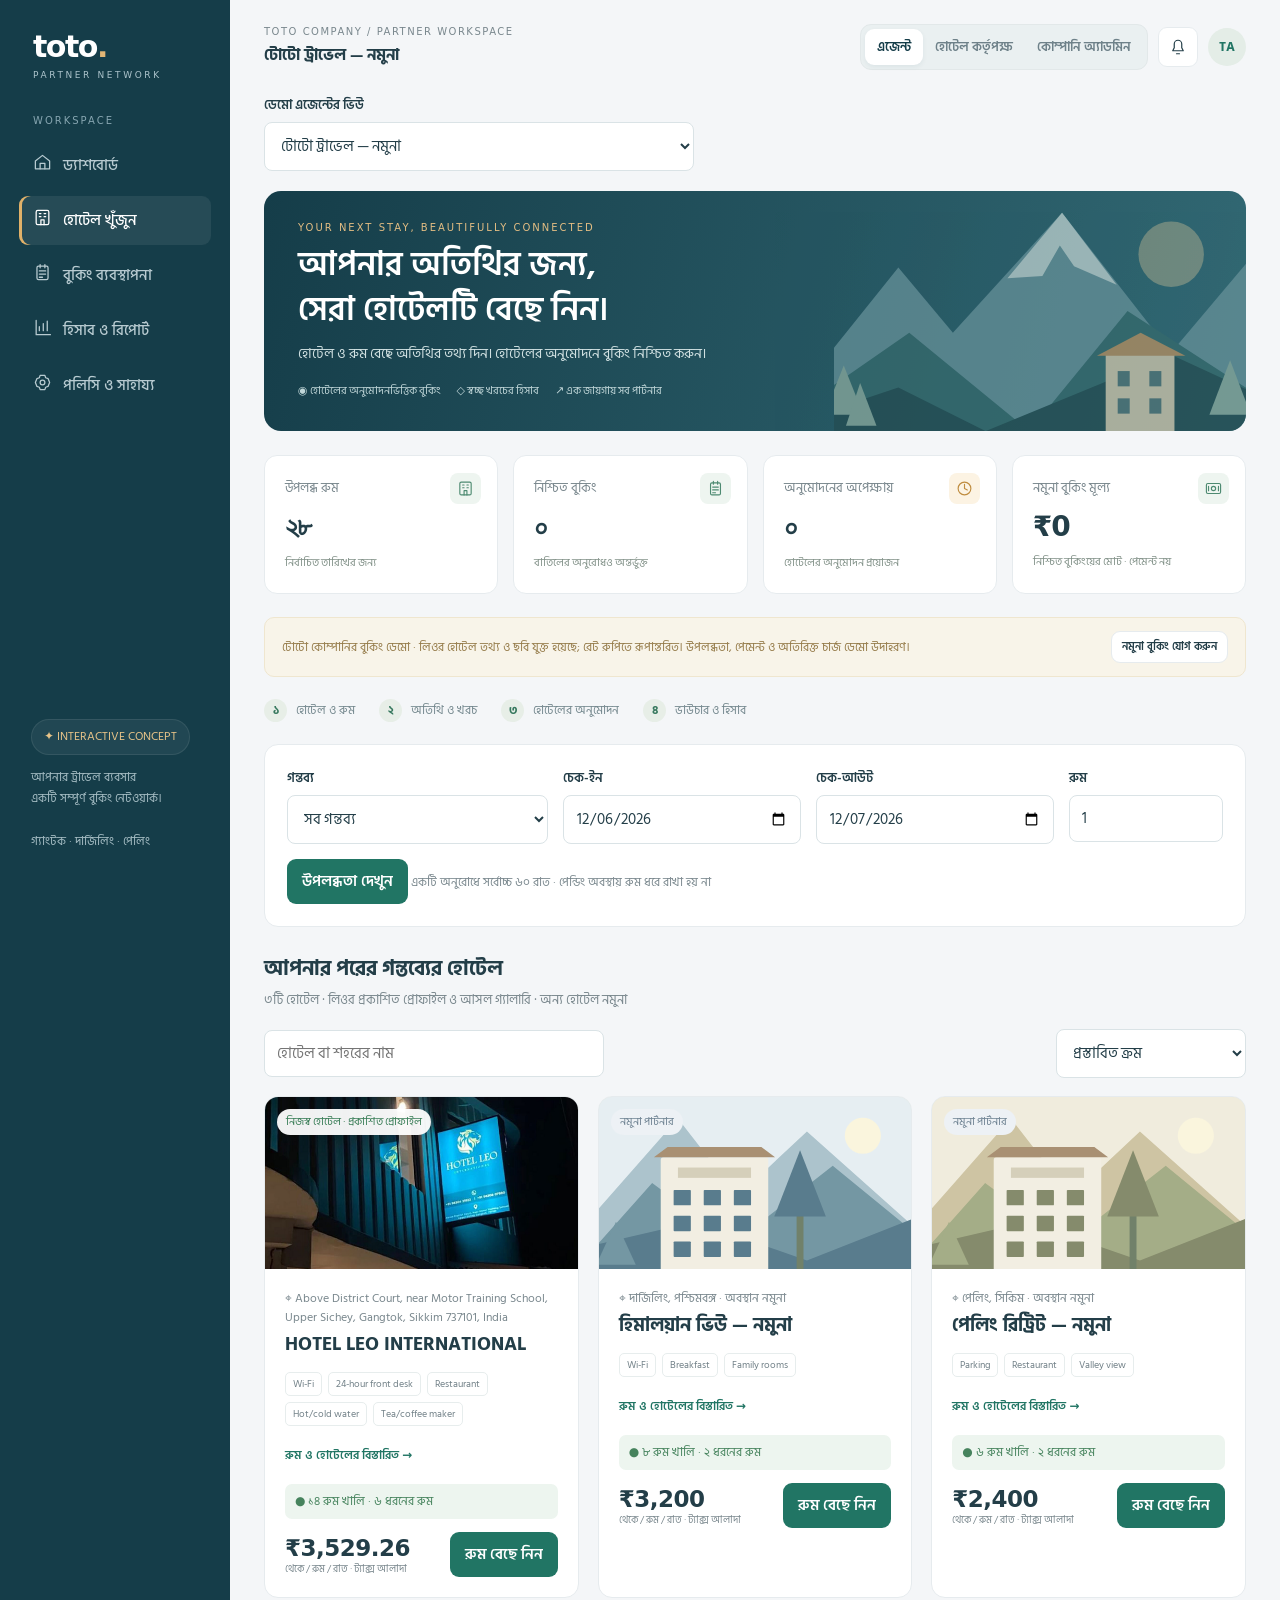
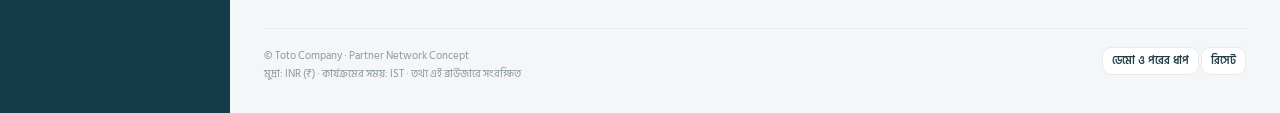
==== commit 006a22a4: "Add real Leo hotel gallery and 14 room profiles to Toto INR demo" ====
--- a/index.html
+++ b/index.html
@@ -15,64 +15,69 @@
 <main><header class="topbar"><div><div class="breadcrumb">TOTO COMPANY / PARTNER WORKSPACE</div><strong id="welcome"></strong></div><div class="top-controls"><div class="role-switch"><button data-role="agent" class="active">এজেন্ট</button><button data-role="owner">হোটেল কর্তৃপক্ষ</button><button data-role="admin">কোম্পানি অ্যাডমিন</button></div><button id="bell" class="ghost icon-btn" aria-label="নোটিফিকেশন"><span id="bellIcon"></span><i class="bell-dot" id="bellDot"></i></button><div class="profile" id="profile">TA</div></div></header>
 <div id="context" class="owner-context hidden"><div><label id="contextLabel" for="contextSelect"></label><select id="contextSelect"></select></div></div>
 <div class="hero"><div class="hero-copy"><div class="hero-label" id="heroLabel">YOUR NEXT STAY, BEAUTIFULLY CONNECTED</div><h1 id="heroTitle">আপনার অতিথির জন্য,<br>সেরা হোটেলটি বেছে নিন।</h1><p id="heroText"></p><div class="hero-meta"><span>◉ হোটেলের অনুমোদনভিত্তিক বুকিং</span><span>◇ স্বচ্ছ খরচের হিসাব</span><span>↗ এক জায়গায় সব পার্টনার</span></div></div><svg class="hero-art" viewBox="0 0 500 220" preserveAspectRatio="xMidYMax slice"><circle cx="370" cy="58" r="30" fill="#d7c397" opacity=".5"/><path d="M0 220L120 70 170 130 270 20 370 148 440 65 540 220Z" fill="#669099"/><path d="M220 80L270 20 320 86 281 69 268 50 252 78Z" fill="#bed1cf"/><path d="M0 220L130 130 240 220 330 110 500 220Z" fill="#366a6c"/><path d="M0 220L120 180 200 220 370 150 500 210V230Z" fill="#244d52"/><g fill="#8baa9e"><path d="M70 160L52 205H88Z"/><path d="M85 176L72 215H100Z"/><path d="M424 155L405 205H443Z"/></g><rect x="310" y="150" width="63" height="70" fill="#d2c7ad"/><path d="M302 151L342 130 383 151Z" fill="#b78f60"/><g fill="#527577"><rect x="321" y="165" width="11" height="14"/><rect x="350" y="165" width="11" height="14"/><rect x="321" y="190" width="11" height="14"/><rect x="350" y="190" width="11" height="14"/></g></svg></div>
-<div id="stats" class="stats"></div><div id="seedBanner" class="seed-banner"><span>ডেমোর সব হোটেল, অতিথি, রেট ও পেমেন্টের তথ্য উদাহরণ। কোনো বাস্তব বুকিং হচ্ছে না।</span><button id="loadSamples" class="ghost">নমুনা বুকিং যোগ করুন</button></div>
-<section id="content"></section><footer class="foot"><span>© Toto Company · Partner Network Concept<br>মুদ্রা: INR · কার্যক্রমের সময়: IST · তথ্য এই ব্রাউজারে সংরক্ষিত</span><div><button id="about" class="ghost">ডেমো ও পরের ধাপ</button> <button id="reset" class="ghost">রিসেট</button></div></footer></main></div>
+<div id="stats" class="stats"></div><div id="seedBanner" class="seed-banner"><span>টোটো কোম্পানির বুকিং ডেমো · লিওর হোটেল তথ্য ও ছবি যুক্ত হয়েছে; রেট রুপিতে রূপান্তরিত। উপলব্ধতা, পেমেন্ট ও অতিরিক্ত চার্জ ডেমো উদাহরণ।</span><button id="loadSamples" class="ghost">নমুনা বুকিং যোগ করুন</button></div>
+<section id="content"></section><footer class="foot"><span>© Toto Company · Partner Network Concept<br>মুদ্রা: INR (₹) · কার্যক্রমের সময়: IST · তথ্য এই ব্রাউজারে সংরক্ষিত</span><div><button id="about" class="ghost">ডেমো ও পরের ধাপ</button> <button id="reset" class="ghost">রিসেট</button></div></footer></main></div>
 <dialog id="bookingDialog"><div class="dialog-top"><div><div class="breadcrumb">NEW RESERVATION REQUEST</div><h2>অতিথির জন্য বুকিং অনুরোধ</h2></div><button data-close="bookingDialog" aria-label="বন্ধ করুন">×</button></div><form id="bookingForm"><div class="booking-layout"><div><div class="form-section">01 / GUEST & STAY</div><div class="form-grid"><div class="full"><label for="guest">অতিথির নাম</label><input id="guest" maxlength="80" required placeholder="অতিথির পুরো নাম"></div><div class="full"><label for="phone">অতিথির ফোন নম্বর</label><input id="phone" type="tel" pattern="[0-9+ ()-]{8,20}" maxlength="20" required placeholder="+91 …"></div><div><label for="bookingStart">চেক-ইন</label><input id="bookingStart" type="date" required></div><div><label for="bookingEnd">চেক-আউট</label><input id="bookingEnd" type="date" required></div><div class="full"><label for="roomType">রুমের ধরন</label><select id="roomType"></select></div><div><label for="bookingRooms">রুমের সংখ্যা</label><input id="bookingRooms" type="number" min="1" max="20" value="1" required></div><div><label for="adults">প্রাপ্তবয়স্ক</label><input id="adults" type="number" min="1" max="60" value="2" required></div><div><label for="children">শিশু</label><input id="children" type="number" min="0" max="10" value="0" required></div><div><label for="mealPlan">খাবারের প্ল্যান</label><select id="mealPlan"><option value="room">শুধু রুম</option><option value="breakfast">ব্রেকফাস্টসহ</option><option value="half">ব্রেকফাস্ট ও ডিনার</option><option value="full">সব খাবারসহ</option></select></div></div><div id="childAges" class="child-ages"></div><div id="childPolicyBox" class="hidden"><div id="childPolicyText" class="info warning"></div><label class="check-label"><input id="childAccepted" type="checkbox"><span>শিশু পলিসি পড়েছি ও মেনে নিচ্ছি।</span></label></div><div class="form-section">02 / REQUESTS & POLICIES</div><label for="specialRequest">বিশেষ অনুরোধ</label><textarea id="specialRequest" rows="2" maxlength="500" placeholder="নিচতলার রুম / দেরিতে চেক-ইন / খাবারের পছন্দ"></textarea><div id="cancellationPolicy" class="info" style="margin-top:12px"></div><label class="check-label"><input id="termsAccepted" type="checkbox" required><span>বুকিং ও বাতিলের নমুনা শর্ত মেনে নিচ্ছি। হোটেলের অনুমোদন না হওয়া পর্যন্ত রুম নিশ্চিত নয়।</span></label></div><aside id="quote" class="quote" aria-live="polite"></aside></div><div class="actions"><button type="button" class="ghost" data-close="bookingDialog">ফিরে যান</button><button type="submit" id="submitBooking">অনুরোধ জমা দিন →</button></div></form></dialog>
 <dialog id="details"><div id="detailContent"></div><div class="actions no-print"><button class="ghost" data-close="details">বন্ধ করুন</button><button id="printVoucher" class="hidden">প্রিন্ট / PDF</button></div></dialog>
 <dialog id="actionDialog"><div class="dialog-top"><div><div class="breadcrumb">BOOKING ACTION</div><h2 id="actionTitle"></h2></div><button data-close="actionDialog">×</button></div><form id="actionForm"><p id="actionExplanation" class="muted tiny"></p><label for="actionReason">কারণ / মন্তব্য</label><textarea id="actionReason" rows="3" required maxlength="500"></textarea><div class="actions"><button type="button" class="ghost" data-close="actionDialog">ফিরে যান</button><button type="submit">জমা দিন</button></div></form></dialog>
-<dialog id="paymentDialog"><div class="breadcrumb">DEMO PAYMENT ENTRY</div><h2>নমুনা পেমেন্ট এন্ট্রি</h2><form id="paymentForm"><p id="paymentSummary"></p><div class="info warning">এই এন্ট্রি শুধু হিসাব দেখানোর জন্য। বাস্তব টাকা নেওয়া, ব্যাংক বা পেমেন্ট গেটওয়ে যাচাই হচ্ছে না।</div><div class="form-grid" style="margin-top:18px"><div><label for="paymentAmount">পরিমাণ (₹)</label><input id="paymentAmount" type="number" min="0.01" step="0.01" required></div><div><label for="paymentMethod">পদ্ধতি (নমুনা)</label><select id="paymentMethod"><option>UPI</option><option>Bank transfer</option><option>Cash</option></select></div><div class="full"><label for="paymentRef">রেফারেন্স</label><input id="paymentRef" required maxlength="80" placeholder="নমুনা রেফারেন্স নম্বর"></div></div><div class="actions"><button type="button" class="ghost" data-close="paymentDialog">ফিরে যান</button><button>নমুনা এন্ট্রি সংরক্ষণ</button></div></form></dialog>
+<dialog id="paymentDialog"><div class="breadcrumb">DEMO PAYMENT ENTRY</div><h2>নমুনা পেমেন্ট এন্ট্রি</h2><form id="paymentForm"><p id="paymentSummary"></p><div class="info warning">এই এন্ট্রি শুধু হিসাব দেখানোর জন্য। বাস্তব টাকা নেওয়া, ব্যাংক বা পেমেন্ট গেটওয়ে যাচাই হচ্ছে না।</div><div class="form-grid" style="margin-top:18px"><div><label for="paymentAmount">পরিমাণ (বুকিংয়ের মুদ্রায়)</label><input id="paymentAmount" type="number" min="0.01" step="0.01" required></div><div><label for="paymentMethod">পদ্ধতি (নমুনা)</label><select id="paymentMethod"><option>UPI</option><option>Bank transfer</option><option>Cash</option></select></div><div class="full"><label for="paymentRef">রেফারেন্স</label><input id="paymentRef" required maxlength="80" placeholder="নমুনা রেফারেন্স নম্বর"></div></div><div class="actions"><button type="button" class="ghost" data-close="paymentDialog">ফিরে যান</button><button>নমুনা এন্ট্রি সংরক্ষণ</button></div></form></dialog>
 <dialog id="agentDialog"><div class="breadcrumb">PARTNER MANAGEMENT</div><h2>এজেন্টের তথ্য</h2><form id="agentForm"><input id="agentId" type="hidden"><div class="form-grid"><div class="full"><label for="agentName">এজেন্সির নাম</label><input id="agentName" maxlength="80" required></div><div><label for="agentContact">যোগাযোগের নাম</label><input id="agentContact" maxlength="80" required></div><div><label for="agentPhone">ফোন</label><input id="agentPhone" type="tel" pattern="[0-9+ ()-]{8,20}" required maxlength="20"></div><div><label for="agentCommission">কমিশন (%)</label><input id="agentCommission" type="number" min="0" max="30" step="0.5" required value="8"></div><div><label for="agentStatus">অবস্থা</label><select id="agentStatus"><option value="active">সক্রিয়</option><option value="inactive">নিষ্ক্রিয়</option></select></div></div><p class="info" style="margin-top:18px">এটি পার্টনারের নমুনা রেকর্ড। বাস্তব লগইন বা আমন্ত্রণ পাঠানো হচ্ছে না।</p><div class="actions"><button class="ghost" type="button" data-close="agentDialog">ফিরে যান</button><button>সংরক্ষণ করুন</button></div></form></dialog>
 <dialog id="notifications"><div class="dialog-top"><div><div class="breadcrumb">ACTIVITY CENTER</div><h2>সাম্প্রতিক আপডেট</h2></div><button data-close="notifications">×</button></div><div id="notificationContent" class="notice-list"></div><div class="actions"><button id="markRead" class="ghost">দেখা হয়েছে হিসেবে চিহ্নিত করুন</button></div></dialog>
 <div id="toast" class="toast hidden" role="status"></div>
 <script>
-const $=id=>document.getElementById(id),esc=s=>String(s??'').replace(/[&<>"']/g,c=>({'&':'&amp;','<':'&lt;','>':'&gt;','"':'&quot;',"'":'&#39;'}[c])),bn=n=>Number(n).toLocaleString('bn-IN'),money=n=>'₹'+Number(n||0).toLocaleString('en-IN',{maximumFractionDigits:2}),round=n=>Math.round((n+Number.EPSILON)*100)/100;
+const $=id=>document.getElementById(id),esc=s=>String(s??'').replace(/[&<>"']/g,c=>({'&':'&amp;','<':'&lt;','>':'&gt;','"':'&quot;',"'":'&#39;'}[c])),bn=n=>Number(n).toLocaleString('bn-IN'),money=(n,c='INR')=>(c==='BDT'?'৳':'₹')+Number(n||0).toLocaleString('en-IN',{maximumFractionDigits:2}),round=n=>Math.round((n+Number.EPSILON)*100)/100;
 const icons={home:'<path d="M3 10 12 3l9 7v10H3z"/><path d="M9 20v-7h6v7"/>',hotel:'<rect x="4" y="3" width="16" height="18" rx="2"/><path d="M8 7h2m4 0h2M8 11h2m4 0h2M10 21v-6h4v6"/>',book:'<rect x="5" y="4" width="14" height="17" rx="2"/><path d="M9 2v4m6-4v4M8 10h8m-8 4h8m-8 4h4"/>',people:'<circle cx="9" cy="8" r="3"/><path d="M3 21v-3a6 6 0 0 1 12 0v3m2-16a3 3 0 0 1 0 6m2 4a5 5 0 0 1 3 4v2"/>',chart:'<path d="M4 3v18h18M8 16v-5m5 5V7m5 9V4"/>',settings:'<circle cx="12" cy="12" r="3"/><path d="m9 3 6 0 1 3 3 1 2 5-2 5-3 1-1 3H9l-1-3-3-1-2-5 2-5 3-1z"/>',bell:'<path d="M5 17h14l-2-4V8a5 5 0 0 0-10 0v5zM10 21h4"/>',cash:'<rect x="2" y="5" width="20" height="14" rx="2"/><circle cx="12" cy="12" r="3"/><path d="M5 9v6m14-6v6"/>',clock:'<circle cx="12" cy="12" r="9"/><path d="M12 6v6l4 2"/>'};const icon=n=>`<svg viewBox="0 0 24 24" fill="none" stroke="currentColor" stroke-width="1.6" stroke-linecap="round" stroke-linejoin="round" aria-hidden="true">${icons[n]||icons.book}</svg>`;
 const key='toto-network-v3',dateString=d=>[d.getFullYear(),String(d.getMonth()+1).padStart(2,'0'),String(d.getDate()).padStart(2,'0')].join('-'),today=dateString(new Date()),addDays=(s,n)=>{const d=new Date(s+'T12:00:00');d.setDate(d.getDate()+n);return dateString(d)},days=(a,b)=>Math.round((new Date(b+'T00:00:00Z')-new Date(a+'T00:00:00Z'))/86400000),when=s=>new Date(s).toLocaleString('bn-IN',{timeZone:'Asia/Kolkata',day:'numeric',month:'short',hour:'2-digit',minute:'2-digit'})+' IST',statusNames={pending:'পেন্ডিং',confirmed:'নিশ্চিত',rejected:'অনুমোদিত নয়',cancelled:'বাতিল',cancellation_requested:'বাতিলের অনুরোধ'},mealNames={room:'শুধু রুম',breakfast:'ব্রেকফাস্টসহ',half:'ব্রেকফাস্ট ও ডিনার',full:'সব খাবারসহ'};
-function initial(){return {version:3,hotels:[{id:1,name:'হোটেল লিও ইন্টারন্যাশনাল',city:'গ্যাংটক',location:'গ্যাংটক, সিকিম · অবস্থান নমুনা',owned:true,realIdentity:true,address:'',phone:'',website:'',maps:'',photos:[],individualRooms:[],profileSource:'হোটেলের নাম ও শহর মালিকের দেওয়া। ছবি, ফোন, ঠিকানা ও প্রকৃত রুমের তালিকা যাচাই বাকি।',color:'green',amenities:['Wi-Fi','Restaurant','Mountain view','Parking'],description:'গ্যাংটকে অবস্থিত হোটেল লিও ইন্টারন্যাশনাল—মালিকের নিশ্চিত করা নাম ও শহর। প্রকাশিত ঠিকানা, ছবি, ফোন ও আসল রুমের তালিকা যাচাই বাকি। রুমের ধরন, সংখ্যা, সুবিধা ও রেট আপাতত নমুনা।',checkin:'14:00',checkout:'11:00',childFree:5,childFee:500,meals:{room:0,breakfast:250,half:600,full:900},tax:12,cancelPolicy:'নমুনা শর্ত: চেক-ইনের ৭২ ঘণ্টা আগে বাতিলের অনুরোধ করুন। চার্জ ও ফেরত হোটেলের অনুমোদন সাপেক্ষে।',rooms:[{id:'standard',name:'Standard Double',total:8,rate:2800,adults:2,children:2},{id:'family',name:'Family Room',total:4,rate:4200,adults:3,children:2}],overrides:{}},{id:2,name:'হিমালয়ান ভিউ — নমুনা',city:'দার্জিলিং',location:'দার্জিলিং, পশ্চিমবঙ্গ · অবস্থান নমুনা',photos:[],individualRooms:[],color:'blue',amenities:['Wi-Fi','Breakfast','Family rooms'],description:'শান্ত পাহাড়ি পরিবেশের একটি কাল্পনিক পার্টনার হোটেল। সমস্ত তথ্য নমুনা।',checkin:'14:00',checkout:'11:00',childFree:5,childFee:450,meals:{room:0,breakfast:300,half:650,full:950},tax:12,cancelPolicy:'নমুনা শর্ত: চেক-ইনের ৪৮ ঘণ্টা আগে বাতিলের অনুরোধ করুন। চার্জ ও ফেরত হোটেলের অনুমোদন সাপেক্ষে।',rooms:[{id:'standard',name:'Deluxe Double',total:5,rate:3200,adults:2,children:2},{id:'family',name:'Family Suite',total:3,rate:4800,adults:3,children:2}],overrides:{}},{id:3,name:'পেলিং রিট্রিট — নমুনা',city:'পেলিং',location:'পেলিং, সিকিম · অবস্থান নমুনা',photos:[],individualRooms:[],color:'gold',amenities:['Parking','Restaurant','Valley view'],description:'প্রকৃতির কাছাকাছি থাকার একটি কাল্পনিক হোটেল। এই প্রোফাইল শুধু ডেমোর জন্য।',checkin:'13:00',checkout:'11:00',childFree:5,childFee:400,meals:{room:0,breakfast:200,half:500,full:800},tax:12,cancelPolicy:'নমুনা শর্ত: চেক-ইনের ৭২ ঘণ্টা আগে বাতিলের অনুরোধ করুন। চার্জ ও ফেরত হোটেলের অনুমোদন সাপেক্ষে।',rooms:[{id:'standard',name:'Valley Double',total:4,rate:2400,adults:2,children:2},{id:'family',name:'Family Room',total:2,rate:3600,adults:3,children:2}],overrides:{}}],agents:[{id:1,name:'টোটো ট্রাভেল — নমুনা',contact:'অমিত সেন',phone:'9800000000',commission:8,status:'active'},{id:2,name:'হিল ট্রেইলস — নমুনা',contact:'রিয়া দাস',phone:'9811111111',commission:7,status:'active'},{id:3,name:'বেঙ্গল হলিডেজ — নমুনা',contact:'সুমন রায়',phone:'9822222222',commission:8,status:'active'}],bookings:[],payments:[],readAt:0,sampleLoaded:false}}
+const LEO_SOURCE={"sourceUrl":"https://istytion.com/hotel/india/gangtok/hotel-leo-international","sourceRevision":"leo-profile-inr-2026-10-05","photos":["https://istytion.com/hotel-leo-1693985481leo11.jpg","https://istytion.com/hotel-leo-1693985481leo33.jpg","https://istytion.com/hotel-leo-1693985481leo44.jpg","https://istytion.com/hotel-leo-1693985481leo22.jpg","https://istytion.com/hotel-leo-1693985481leo55.jpg","https://istytion.com/hotel-leo-1693985481leo66.jpg"],"sourceImages":{"https://istytion.com/hotel-leo-1693985481leo11.jpg":"[data-uri]","https://istytion.com/hotel-leo-1693985481leo33.jpg":"[data-uri]","https://istytion.com/hotel-leo-1693985481leo44.jpg":"[data-uri]